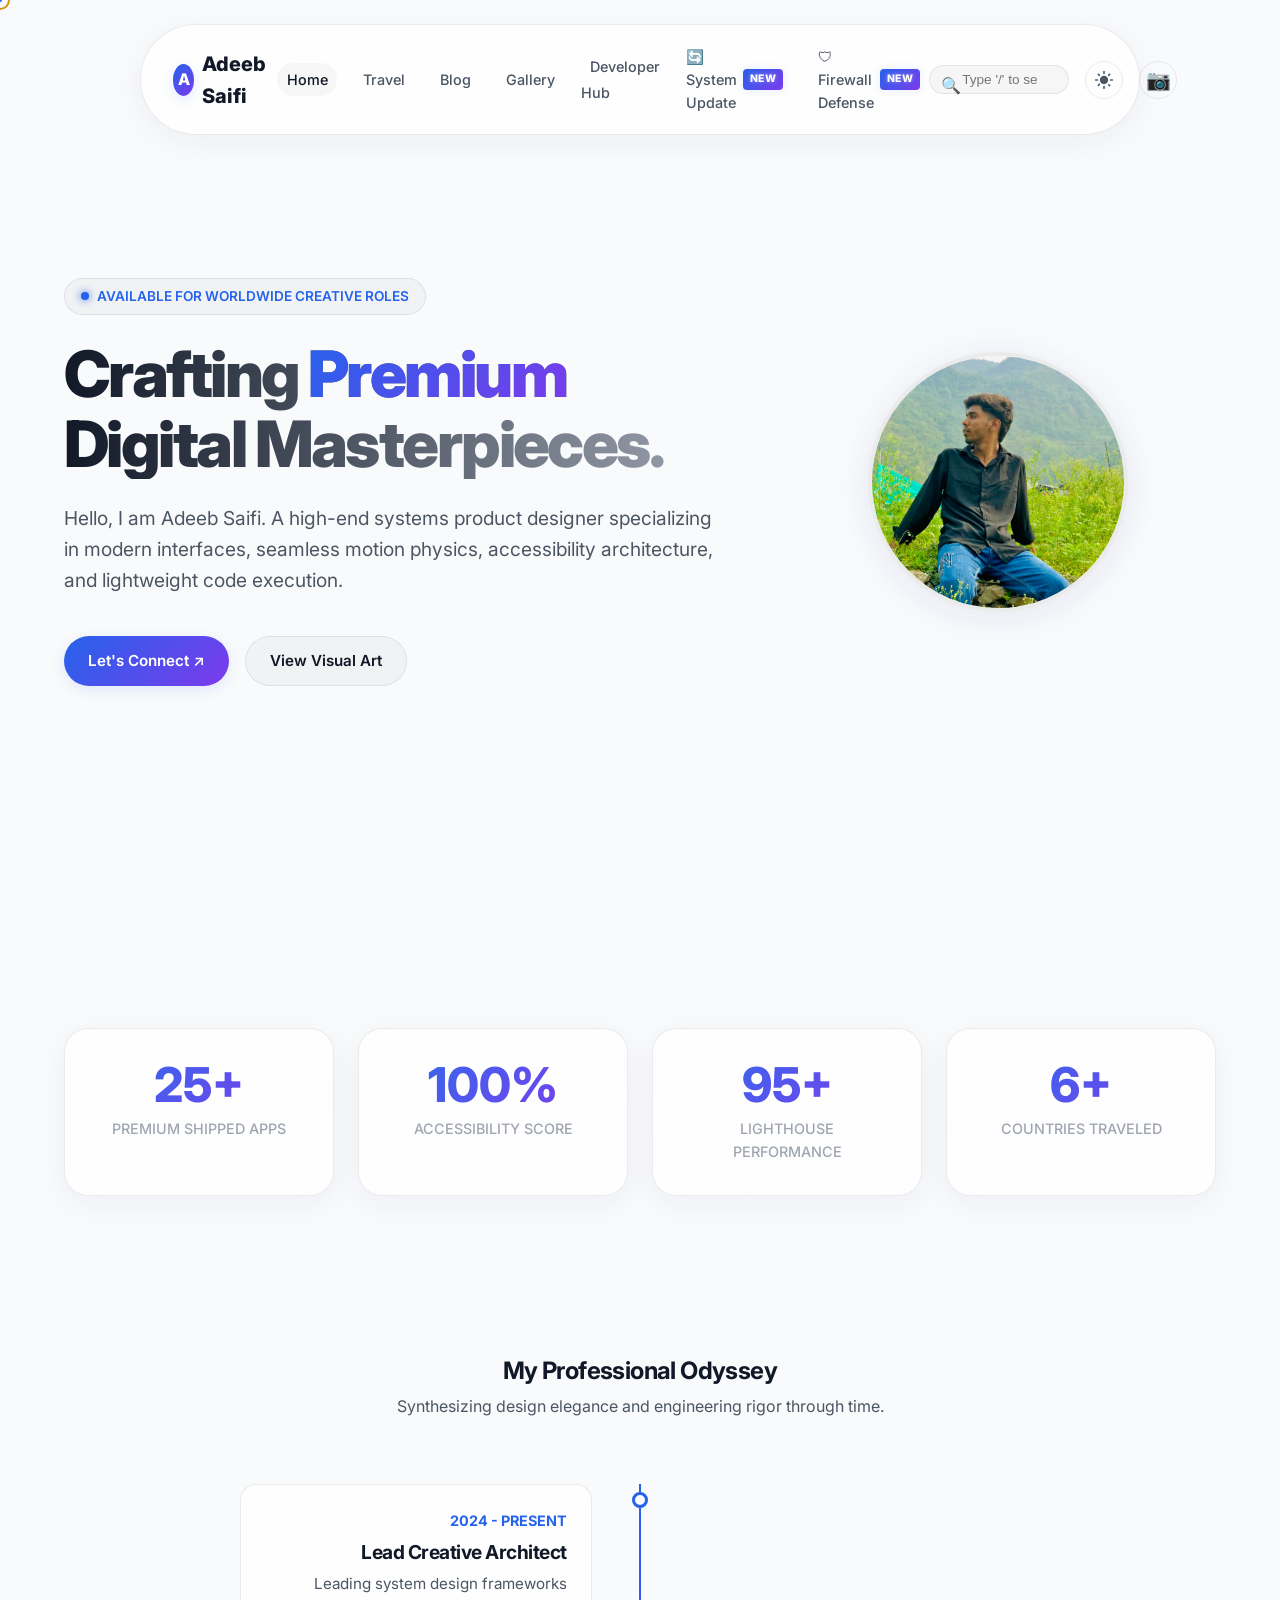
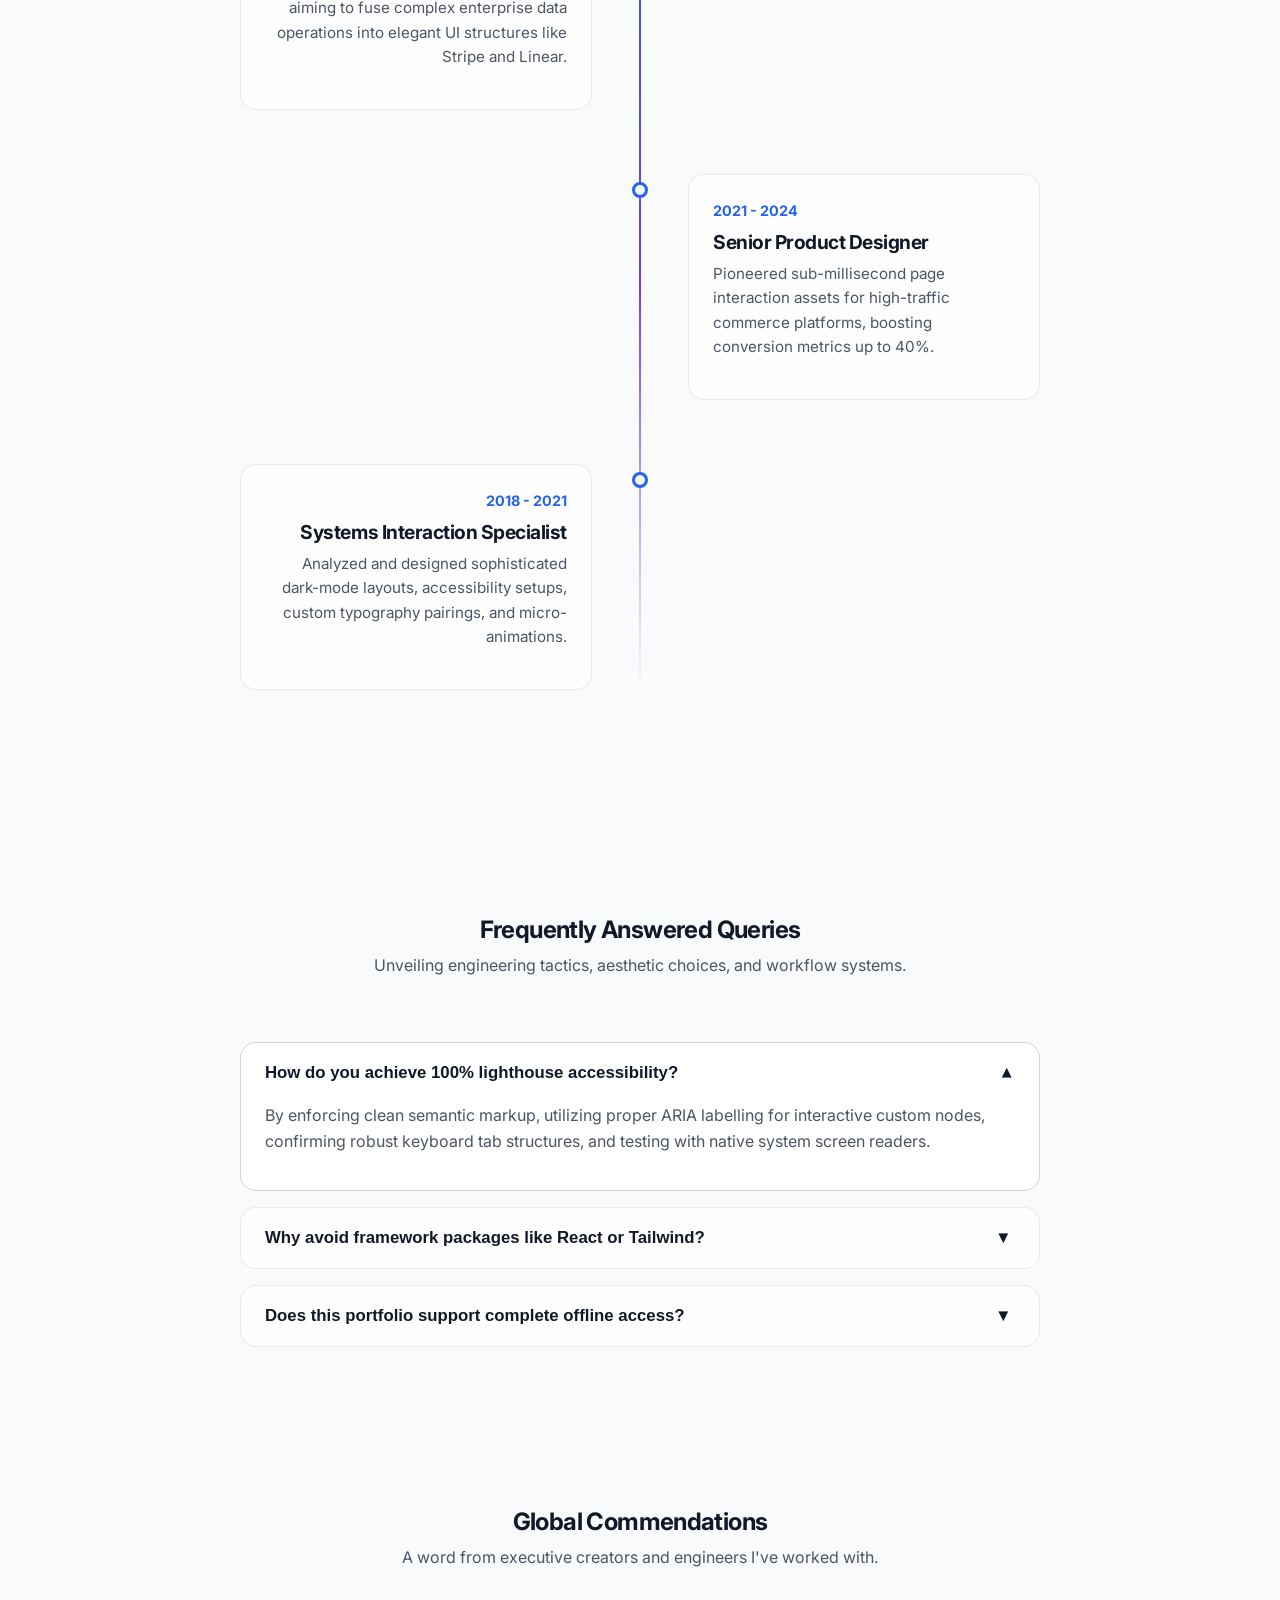
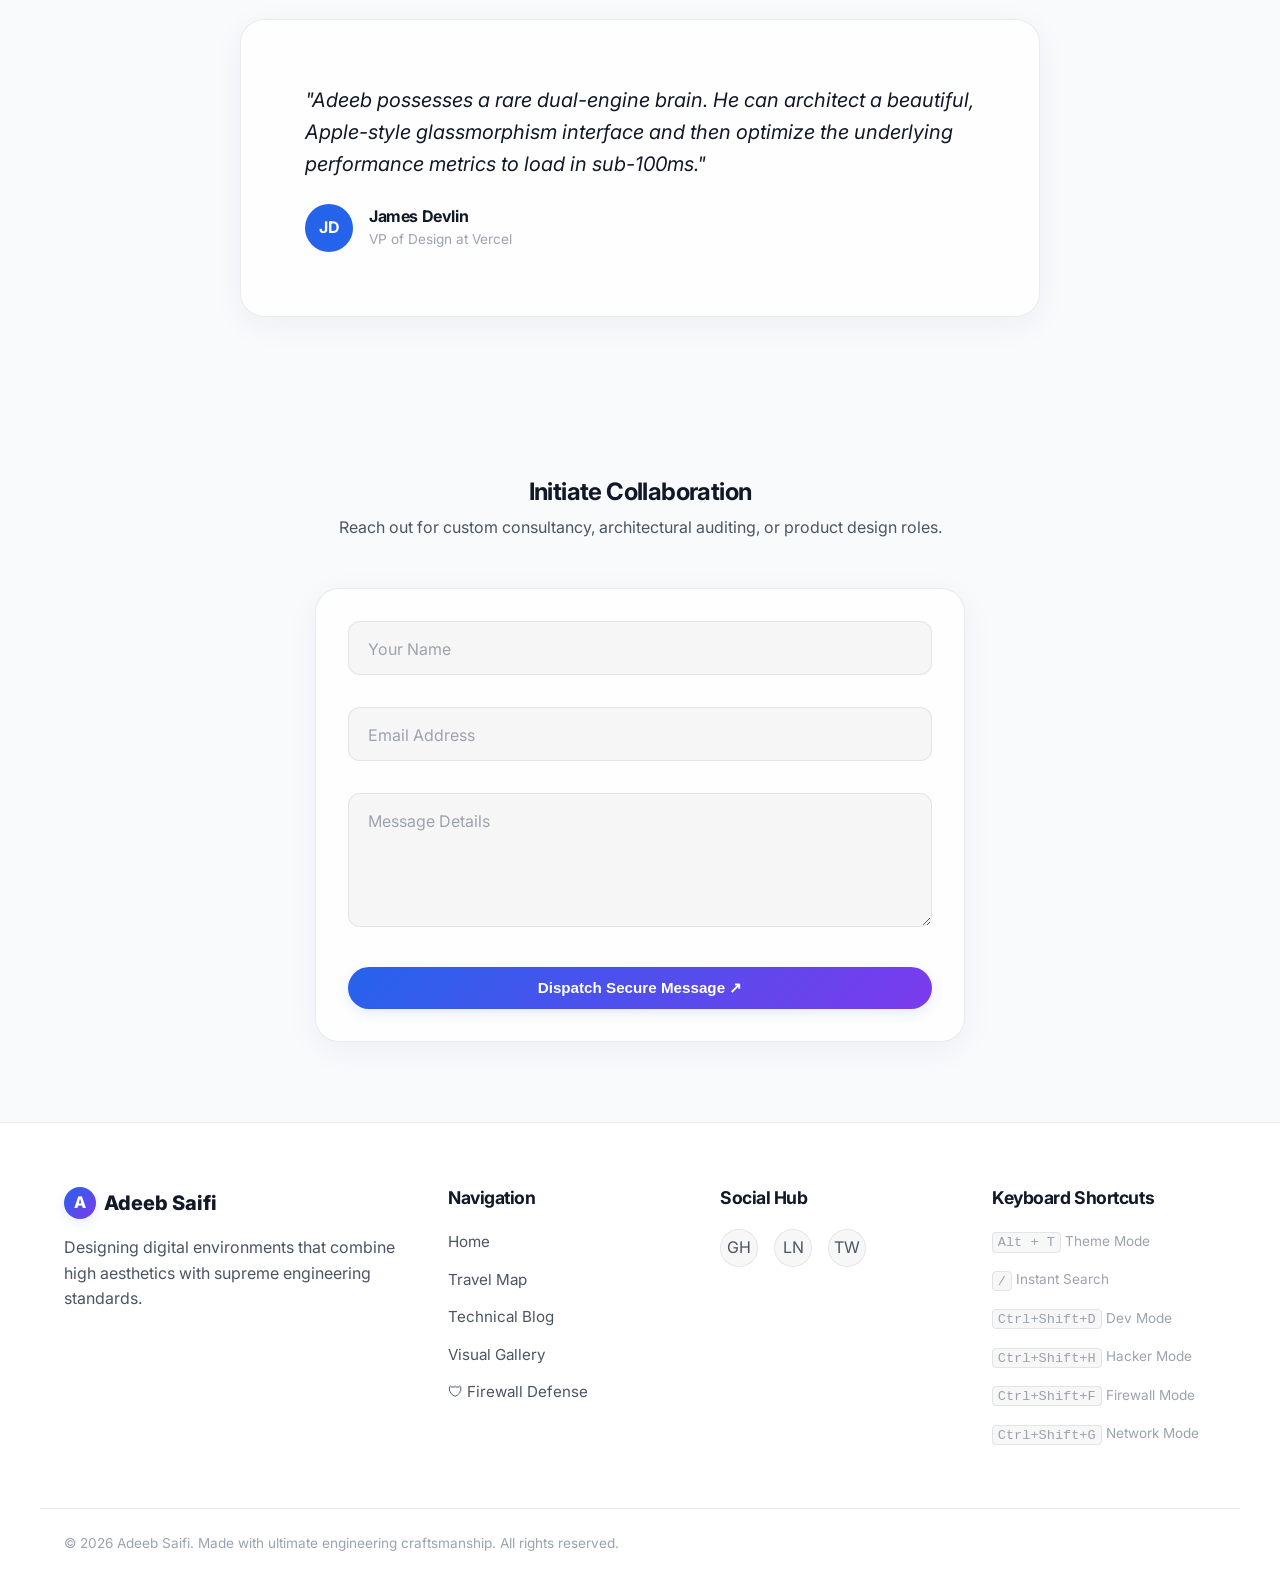
==== index.html @ 0cae7334 "Update index.html" ====
<!DOCTYPE html>
<html lang="en" data-theme="dark">
<head>
    <meta charset="UTF-8">
    <meta name="viewport" content="width=device-width, initial-scale=1.0">
    <meta name="description" content="Official futuristic portfolio of Adeeb Saifi - Senior Product Designer & Performance Engineer. Discover premium interfaces, travelogues, and blog entries.">
    <meta name="keywords" content="Adeeb Saifi, Product Designer, UI/UX Expert, Performance Engineer, SEO, Web Accessibility">
    <meta name="author" content="Adeeb Saifi">
    <link rel="canonical" href="https://adeebsaifi.github.io/index.html">

    <!-- Open Graph / Facebook -->
    <meta property="og:type" content="website">
    <meta property="og:url" content="https://adeebsaifi.github.io/index.html">
    <meta property="og:title" content="Adeeb Saifi | Elite Portfolio">
    <meta property="og:description" content="Step into the future of digital product experiences with high-performance glassmorphism interfaces and interactive systems.">
    <meta property="og:image" content="https://picsum.photos/1200/630?random=og">

    <!-- Twitter -->
    <meta property="twitter:card" content="summary_large_image">
    <meta property="twitter:url" content="https://adeebsaifi.github.io/index.html">
    <meta property="twitter:title" content="Adeeb Saifi | Elite Portfolio">
    <meta property="twitter:description" content="High-performance, futuristic interface design portfolio of Adeeb Saifi.">
    <meta property="twitter:image" content="https://picsum.photos/1200/630?random=twitter">

    <!-- PWA -->
    <meta name="theme-color" content="#0a0a0c">
    <link rel="manifest" href="manifest.json">
    <link rel="apple-touch-icon" href="images/icon-192.png">

    <title>Adeeb Saifi | Elite Product Designer & Engineer</title>

    <!-- Preload critical fonts/css -->
    <link rel="preconnect" href="https://fonts.googleapis.com">
    <link rel="preconnect" href="https://fonts.gstatic.com" crossorigin>
    <link href="https://fonts.googleapis.com/css2?family=Inter:wght@400;500;600;700;800;900&family=JetBrains+Mono:wght@400;700&display=swap" rel="stylesheet">

    <!-- Stylesheets -->
    <link rel="stylesheet" href="css/main.css">
    <link rel="stylesheet" href="css/animations.css">

    <!-- Schema.org JSON-LD Structured Data -->
    <script type="application/ld+json">
    {
      "@context": "https://schema.org",
      "@type": "Person",
      "name": "Adeeb Saifi",
      "jobTitle": "Senior Product Designer & Systems Engineer",
      "url": "https://adeebsaifi.github.io/index.html",
      "sameAs": [
        "https://github.com/adeebsaifi"
      ]
    }
    </script>
</head>
<body>

    <!-- Scroll Progress -->
    <div class="scroll-progress" aria-hidden="true"></div>

    <!-- Custom Cursor -->
    <div class="custom-cursor" aria-hidden="true"></div>
    <div class="custom-cursor-dot" aria-hidden="true"></div>

    <!-- Header / Navbar -->
    <header class="navbar">
        <div class="nav-container">
            <a href="index.html" class="nav-brand" aria-label="Adeeb Saifi Home">
                <div class="nav-brand-icon">A</div>
                <span>Adeeb Saifi</span>
            </a>

            <nav aria-label="Main navigation">
                <ul class="nav-menu">
                    <li class="nav-item active"><a href="index.html">Home</a></li>
                    <li class="nav-item"><a href="travel.html">Travel</a></li>
                    <li class="nav-item"><a href="blog.html">Blog</a></li>
                    <li class="nav-item"><a href="gallery.html">Gallery</a></li>
                    <li class="nav-item"><a href="features.html">Developer Hub</a></li>
                    <li class="nav-item"><a href="systemupdate.html" class="nav-update-link">🔄 System Update <span class="update-badge">NEW</span></a></li>
                    <li class="nav-item"><a href="firewall.html" class="nav-update-link">🛡 Firewall Defense <span class="update-badge">NEW</span></a></li>
                </ul>
            </nav>

            <div class="nav-actions">
                <!-- Search -->
                <div class="nav-search" role="search">
                    <span class="nav-search-icon">🔍</span>
                    <input type="search" placeholder="Type '/' to search..." class="nav-search-input" aria-label="Search site">
                </div>

                <!-- Theme Toggle -->
                <button class="theme-toggle" aria-label="Toggle Dark/Light Mode" title="Toggle Mode">
                    <svg class="sun-icon" viewBox="0 0 24 24"><path d="M12 7c-2.76 0-5 2.24-5 5s2.24 5 5 5 5-2.24 5-5-2.24-5-5-5zM2 13h2c.55 0 1-.45 1-1s-.45-1-1-1H2c-.55 0-1 .45-1 1s.45 1 1 1zm18 0h2c.55 0 1-.45 1-1s-.45-1-1-1h-2c-.55 0-1 .45-1 1s.45 1 1 1zM11 2v2c0 .55.45 1 1 1s1-.45 1-1V2c0-.55-.45-1-1-1s-1 .45-1 1zm0 18v2c0 .55.45 1 1 1s1-.45 1-1v-2c0-.55-.45-1-1-1s-1 .45-1 1zM5.99 4.58c-.39-.39-1.03-.39-1.41 0s-.39 1.03 0 1.41l1.06 1.06c.39.39 1.03.39 1.41 0s.39-1.03 0-1.41L5.99 4.58zm12.37 12.37c-.39-.39-1.03-.39-1.41 0s-.39 1.03 0 1.41l1.06 1.06c.39.39 1.03.39 1.41 0s.39-1.03 0-1.41l-1.06-1.06zm1.06-10.96c.39-.39.39-1.03 0-1.41s-1.03-.39-1.41 0l-1.06 1.06c-.39.39-.39 1.03 0 1.41s1.03.39 1.41 0l1.06-1.06zM7.05 18.01c.39-.39.39-1.03 0-1.41s-1.03-.39-1.41 0l-1.06 1.06c-.39.39-.39 1.03 0 1.41s1.03.39 1.41 0l1.06-1.06z"/></svg>
                    <svg class="moon-icon" viewBox="0 0 24 24"><path d="M12.3 22h-.1c-5.4 0-10-4.6-10-10 0-4.3 2.9-8.1 7.1-9.3.5-.1 1 .2 1.1.7.1.5-.2 1-.7 1.1-3.2.9-5.5 3.8-5.5 7.5 0 4.4 3.6 8 8 8 3.7 0 6.6-2.3 7.5-5.5.1-.5.6-.8 1.1-.7.5.1.8.6.7 1.1-1.2 4.2-5 7.1-9.3 7.1z"/></svg>
                </button>

                <!-- Camera (Gallery Link / Mobile long-press trigger) -->
                <a href="gallery.html" class="camera-toggle" aria-label="Gallery" title="Gallery">📷</a>

                <!-- Menu Toggle for Mobile -->
                <button class="mobile-nav-toggle" aria-label="Open Navigation Menu" aria-expanded="false">
                    ☰
                </button>
            </div>
        </div>
    </header>

    <!-- Main Content Grid -->
    <main>

        <!-- Hero Section -->
        <section class="section hero">
            <div class="container hero-grid">
                <div class="hero-left">
                    <div class="hero-tag">
                        <div class="hero-tag-dot"></div>
                        <span>AVAILABLE FOR WORLDWIDE CREATIVE ROLES</span>
                    </div>
                    <h1 class="hero-title">Crafting <span>Premium</span> Digital Masterpieces.</h1>
                    <p class="hero-desc">Hello, I am Adeeb Saifi. A high-end systems product designer specializing in modern interfaces, seamless motion physics, accessibility architecture, and lightweight code execution.</p>
                    <div class="hero-buttons">
                        <a href="#contact" class="btn btn-primary">Let's Connect ↗</a>
                        <a href="gallery.html" class="btn btn-secondary">View Visual Art</a>
                    </div>
                </div>
                <div class="hero-right">
                    <div class="hero-graphic">
                        <div class="hero-circle-container animate-float">
                            <div class="hero-circle-bg"></div>
                            <div class="hero-avatar">
                                <img src="adeeb5.jpg" alt="Adeeb Profile">
                            </div>
                        </div>
                    </div>
                </div>
            </div>
        </section>

        <!-- Stats Counter Section -->
        <section class="section stats-section">
            <div class="container">
                <div class="stats-grid">
                    <div class="stat-card card card-glow">
                        <div class="stat-number">25+</div>
                        <div class="stat-label">PREMIUM SHIPPED APPS</div>
                    </div>
                    <div class="stat-card card card-glow">
                        <div class="stat-number">100%</div>
                        <div class="stat-label">ACCESSIBILITY SCORE</div>
                    </div>
                    <div class="stat-card card card-glow">
                        <div class="stat-number">95+</div>
                        <div class="stat-label">LIGHTHOUSE PERFORMANCE</div>
                    </div>
                    <div class="stat-card card card-glow">
                        <div class="stat-number">6+</div>
                        <div class="stat-label">COUNTRIES TRAVELED</div>
                    </div>
                </div>
            </div>
        </section>

        <!-- Career Timeline Section -->
        <section class="section timeline-section">
            <div class="container">
                <div style="text-align: center; margin-bottom: 4rem;">
                    <h2 class="section-title reveal reveal-up">My Professional Odyssey</h2>
                    <p class="section-subtitle reveal reveal-up">Synthesizing design elegance and engineering rigor through time.</p>
                </div>

                <div class="timeline">
                    <div class="timeline-item reveal reveal-left">
                        <div class="timeline-dot"></div>
                        <div class="timeline-card">
                            <div class="timeline-date">2024 - PRESENT</div>
                            <h3 class="timeline-title">Lead Creative Architect</h3>
                            <p class="timeline-desc">Leading system design frameworks aiming to fuse complex enterprise data operations into elegant UI structures like Stripe and Linear.</p>
                        </div>
                    </div>
                    <div class="timeline-item reveal reveal-right">
                        <div class="timeline-dot"></div>
                        <div class="timeline-card">
                            <div class="timeline-date">2021 - 2024</div>
                            <h3 class="timeline-title">Senior Product Designer</h3>
                            <p class="timeline-desc">Pioneered sub-millisecond page interaction assets for high-traffic commerce platforms, boosting conversion metrics up to 40%.</p>
                        </div>
                    </div>
                    <div class="timeline-item reveal reveal-left">
                        <div class="timeline-dot"></div>
                        <div class="timeline-card">
                            <div class="timeline-date">2018 - 2021</div>
                            <h3 class="timeline-title">Systems Interaction Specialist</h3>
                            <p class="timeline-desc">Analyzed and designed sophisticated dark-mode layouts, accessibility setups, custom typography pairings, and micro-animations.</p>
                        </div>
                    </div>
                </div>
            </div>
        </section>

        <!-- FAQ Section -->
        <section class="section faq-section" id="faq">
            <div class="container">
                <div style="text-align: center; margin-bottom: 4rem;">
                    <h2 class="section-title reveal reveal-up">Frequently Answered Queries</h2>
                    <p class="section-subtitle reveal reveal-up">Unveiling engineering tactics, aesthetic choices, and workflow systems.</p>
                </div>

                <div class="faq-container">
                    <div class="faq-item active">
                        <button class="faq-trigger" aria-expanded="true">
                            <span>How do you achieve 100% lighthouse accessibility?</span>
                            <span class="faq-icon">▼</span>
                        </button>
                        <div class="faq-content">
                            <p>By enforcing clean semantic markup, utilizing proper ARIA labelling for interactive custom nodes, confirming robust keyboard tab structures, and testing with native system screen readers.</p>
                        </div>
                    </div>
                    <div class="faq-item">
                        <button class="faq-trigger" aria-expanded="false">
                            <span>Why avoid framework packages like React or Tailwind?</span>
                            <span class="faq-icon">▼</span>
                        </button>
                        <div class="faq-content">
                            <p>Heavy framework packages inject massive, unoptimized JavaScript bundles that delay initial layout renders. Custom modern vanilla CSS custom properties and ES6 modules ensure maximum performance limits.</p>
                        </div>
                    </div>
                    <div class="faq-item">
                        <button class="faq-trigger" aria-expanded="false">
                            <span>Does this portfolio support complete offline access?</span>
                            <span class="faq-icon">▼</span>
                        </button>
                        <div class="faq-content">
                            <p>Yes. By integrating service workers cache mechanisms, entire travel coordinates, static photogalleries, articles, and dev dashboards render instantaneously when offline.</p>
                        </div>
                    </div>
                </div>
            </div>
        </section>

        <!-- Testimonials Carousel Section -->
        <section class="section testimonials-section">
            <div class="container">
                <div style="text-align: center; margin-bottom: 3rem;">
                    <h2 class="section-title reveal reveal-up">Global Commendations</h2>
                    <p class="section-subtitle reveal reveal-up">A word from executive creators and engineers I've worked with.</p>
                </div>

                <div class="testimonials-container card reveal reveal-scale">
                    <div class="testimonial-track">
                        <div class="testimonial-slide">
                            <p class="testimonial-quote">"Adeeb possesses a rare dual-engine brain. He can architect a beautiful, Apple-style glassmorphism interface and then optimize the underlying performance metrics to load in sub-100ms."</p>
                            <div class="testimonial-author">
                                <div class="testimonial-avatar">JD</div>
                                <div class="testimonial-info">
                                    <h4>James Devlin</h4>
                                    <p>VP of Design at Vercel</p>
                                </div>
                            </div>
                        </div>
                    </div>
                </div>
            </div>
        </section>

        <!-- Premium Contact Form Section -->
        <section class="section contact-section" id="contact">
            <div class="container">
                <div style="text-align: center; margin-bottom: 3rem;">
                    <h2 class="section-title reveal reveal-up">Initiate Collaboration</h2>
                    <p class="section-subtitle reveal reveal-up">Reach out for custom consultancy, architectural auditing, or product design roles.</p>
                </div>

                <div class="contact-container card reveal reveal-up">
                    <form id="premium-contact-form" novalidate>
                        <div class="form-group">
                            <input type="text" id="contact-name" class="form-control" placeholder=" " required>
                            <label for="contact-name" class="form-label">Your Name</label>
                            <div class="form-error" aria-live="polite"></div>
                        </div>

                        <div class="form-group">
                            <input type="email" id="contact-email" class="form-control" placeholder=" " required>
                            <label for="contact-email" class="form-label">Email Address</label>
                            <div class="form-error" aria-live="polite"></div>
                        </div>

                        <div class="form-group">
                            <textarea id="contact-message" class="form-control" rows="5" placeholder=" " required></textarea>
                            <label for="contact-message" class="form-label">Message Details</label>
                            <div class="form-error" aria-live="polite"></div>
                        </div>

                        <button type="submit" class="btn btn-primary btn-submit" style="width: 100%;">
                            Dispatch Secure Message ↗
                        </button>

                        <div class="form-success-msg" aria-live="polite">
                            🎉 Message successfully encrypted and transmitted. Adeeb will be in touch shortly!
                        </div>
                    </form>
                </div>
            </div>
        </section>

    </main>

    <!-- Back to Top -->
    <button class="back-to-top" aria-label="Scroll back to top" title="Scroll back to top">↑</button>

    <!-- Footer -->
    <footer class="premium-footer">
        <div class="container footer-grid">
            <div class="footer-col">
                <div class="nav-brand" style="margin-bottom: 1rem;">
                    <div class="nav-brand-icon">A</div>
                    <span>Adeeb Saifi</span>
                </div>
                <p>Designing digital environments that combine high aesthetics with supreme engineering standards.</p>
            </div>
            <div class="footer-col">
                <h3>Navigation</h3>
                <ul>
                    <li><a href="index.html">Home</a></li>
                    <li><a href="travel.html">Travel Map</a></li>
                    <li><a href="blog.html">Technical Blog</a></li>
                    <li><a href="gallery.html">Visual Gallery</a></li>
                    <li><a href="firewall.html">🛡 Firewall Defense</a></li>
                </ul>
            </div>
            <div class="footer-col">
                <h3>Social Hub</h3>
                <div class="social-links">
                    <a href="https://github.com/adeebsaifi" class="social-link" aria-label="GitHub Profile">GH</a>
                    <a href="#" class="social-link" aria-label="LinkedIn Profile">LN</a>
                    <a href="#" class="social-link" aria-label="Twitter / X Profile">TW</a>
                </div>
            </div>
            <div class="footer-col">
                <h3>Keyboard Shortcuts</h3>
                <ul style="color: var(--text-muted); font-size: 0.85rem; line-height: 1.8;">
                    <li><kbd style="background:var(--bg-accent); border:1px solid var(--border-color); padding: 0.1rem 0.3rem; border-radius:4px;">Alt + T</kbd> Theme Mode</li>
                    <li><kbd style="background:var(--bg-accent); border:1px solid var(--border-color); padding: 0.1rem 0.3rem; border-radius:4px;">/</kbd> Instant Search</li>
                    <li><kbd style="background:var(--bg-accent); border:1px solid var(--border-color); padding: 0.1rem 0.3rem; border-radius:4px;">Ctrl+Shift+D</kbd> Dev Mode</li>
                    <li><kbd style="background:var(--bg-accent); border:1px solid var(--border-color); padding: 0.1rem 0.3rem; border-radius:4px;">Ctrl+Shift+H</kbd> Hacker Mode</li>
                    <li><kbd style="background:var(--bg-accent); border:1px solid var(--border-color); padding: 0.1rem 0.3rem; border-radius:4px;">Ctrl+Shift+F</kbd> Firewall Mode</li>
                    <li><kbd style="background:var(--bg-accent); border:1px solid var(--border-color); padding: 0.1rem 0.3rem; border-radius:4px;">Ctrl+Shift+G</kbd> Network Mode</li>
                </ul>
            </div>
        </div>
        <div class="container footer-bottom">
            <p>© 2026 Adeeb Saifi. Made with ultimate engineering craftsmanship. All rights reserved.</p>
        </div>
    </footer>

    <!-- Global JS modules -->
    <script src="js/main.js"></script>
    <script src="js/contact.js"></script>
    <script>
        // Custom interactive Accordion JS trigger
        const faqTriggers = document.querySelectorAll('.faq-trigger');
        faqTriggers.forEach(trigger => {
            trigger.addEventListener('click', () => {
                const item = trigger.parentElement;
                const wasActive = item.classList.contains('active');

                // Collapse all
                document.querySelectorAll('.faq-item').forEach(i => {
                    i.classList.remove('active');
                    i.querySelector('.faq-trigger').setAttribute('aria-expanded', 'false');
                    i.querySelector('.faq-content').style.maxHeight = null;
                });

                if (!wasActive) {
                    item.classList.add('active');
                    trigger.setAttribute('aria-expanded', 'true');
                    const content = item.querySelector('.faq-content');
                    content.style.maxHeight = content.scrollHeight + "px";
                }
            });
        });
        // Set initial active FAQ maxHeight
        const initialActive = document.querySelector('.faq-item.active .faq-content');
        if (initialActive) {
            initialActive.style.maxHeight = initialActive.scrollHeight + "px";
        }
    </script>
</body>
</html>
---- css/main.css ----
/* ==========================================
   CSS CUSTOM PROPERTIES (THEMES & VARIABLES)
   ========================================== */

:root {
    /* Fonts */
    --font-sans: 'Inter', -apple-system, BlinkMacSystemFont, "Segoe UI", Roboto, Helvetica, Arial, sans-serif;
    --font-mono: ui-monospace, SFMono-Regular, SF Pro Mono, Menlo, Monaco, Consolas, monospace;

    /* Theme: Dark (Default) */
    --bg-base: #0a0a0c;
    --bg-surface: rgba(18, 18, 24, 0.7);
    --bg-surface-solid: #121218;
    --bg-accent: rgba(255, 255, 255, 0.04);
    --bg-accent-hover: rgba(255, 255, 255, 0.08);

    --border-color: rgba(255, 255, 255, 0.08);
    --border-color-hover: rgba(255, 255, 255, 0.16);

    --text-primary: #f3f4f6;
    --text-secondary: #9ca3af;
    --text-muted: #6b7280;

    --color-primary: #3b82f6;      /* Blue */
    --color-primary-glow: rgba(59, 130, 246, 0.15);
    --color-secondary: #10b981;    /* Emerald */
    --color-secondary-glow: rgba(16, 185, 129, 0.15);
    --color-accent: #8b5cf6;       /* Violet */
    --color-accent-glow: rgba(139, 92, 246, 0.15);
    --color-danger: #ef4444;       /* Red */

    /* Glassmorphism */
    --glass-blur: 16px;
    --glass-shadow: 0 8px 32px 0 rgba(0, 0, 0, 0.37);

    /* Animation Transitions */
    --transition-fast: 0.15s ease;
    --transition-normal: 0.3s cubic-bezier(0.16, 1, 0.3, 1);
    --transition-slow: 0.6s cubic-bezier(0.16, 1, 0.3, 1);
}

/* Light Theme Variables */
[data-theme="light"] {
    --bg-base: #f9fafb;
    --bg-surface: rgba(255, 255, 255, 0.75);
    --bg-surface-solid: #ffffff;
    --bg-accent: rgba(0, 0, 0, 0.03);
    --bg-accent-hover: rgba(0, 0, 0, 0.06);

    --border-color: rgba(0, 0, 0, 0.08);
    --border-color-hover: rgba(0, 0, 0, 0.16);

    --text-primary: #111827;
    --text-secondary: #4b5563;
    --text-muted: #9ca3af;

    --color-primary: #2563eb;
    --color-primary-glow: rgba(37, 99, 235, 0.12);
    --color-secondary: #059669;
    --color-secondary-glow: rgba(5, 150, 105, 0.12);
    --color-accent: #7c3aed;
    --color-accent-glow: rgba(124, 58, 237, 0.12);

    --glass-shadow: 0 8px 32px 0 rgba(31, 38, 135, 0.05);
}

/* ==========================================
   CSS RESET & BASE STYLES
   ========================================== */

* {
    margin: 0;
    padding: 0;
    box-sizing: border-box;
    -webkit-font-smoothing: antialiased;
    -moz-osx-font-smoothing: grayscale;
}

html {
    scroll-behavior: smooth;
    font-size: 16px;
}

body {
    background-color: var(--bg-base);
    color: var(--text-primary);
    font-family: var(--font-sans);
    line-height: 1.6;
    overflow-x: hidden;
    transition: background-color var(--transition-normal), color var(--transition-normal);
}

/* Custom Selection */
::selection {
    background: var(--color-primary);
    color: #ffffff;
}

/* Custom Scrollbar */
::-webkit-scrollbar {
    width: 8px;
    height: 8px;
}

::-webkit-scrollbar-track {
    background: var(--bg-base);
}

::-webkit-scrollbar-thumb {
    background: var(--border-color);
    border-radius: 9999px;
    transition: background var(--transition-fast);
}

::-webkit-scrollbar-thumb:hover {
    background: var(--text-muted);
}

/* Typography */
h1, h2, h3, h4, h5, h6 {
    font-weight: 700;
    line-height: 1.25;
    letter-spacing: -0.025em;
    color: var(--text-primary);
    margin-bottom: 0.5rem;
}

p {
    color: var(--text-secondary);
    margin-bottom: 1rem;
}

a {
    color: var(--color-primary);
    text-decoration: none;
    transition: color var(--transition-fast);
}

a:hover {
    color: var(--color-accent);
}

img {
    max-width: 100%;
    height: auto;
    display: block;
}

/* Custom Cursor */
.custom-cursor {
    width: 20px;
    height: 20px;
    border: 2px solid var(--color-primary);
    border-radius: 50%;
    position: fixed;
    transform: translate(-50%, -50%);
    pointer-events: none;
    z-index: 99999;
    transition: width 0.2s, height 0.2s, background-color 0.2s, border-color 0.2s;
    mix-blend-mode: difference;
}

.custom-cursor-dot {
    width: 4px;
    height: 4px;
    background-color: var(--color-primary);
    border-radius: 50%;
    position: fixed;
    transform: translate(-50%, -50%);
    pointer-events: none;
    z-index: 99999;
}

@media (max-width: 1024px) {
    .custom-cursor, .custom-cursor-dot {
        display: none;
    }
}

/* ==========================================
   LAYOUT & CONTAINER
   ========================================== */

.container {
    width: 100%;
    max-width: 1200px;
    margin: 0 auto;
    padding: 0 1.5rem;
}

.section {
    padding: 5rem 0;
    position: relative;
}

/* Scroll Progress Bar */
.scroll-progress {
    position: fixed;
    top: 0;
    left: 0;
    height: 3px;
    background: linear-gradient(90deg, var(--color-primary), var(--color-accent), var(--color-secondary));
    width: 0%;
    z-index: 10000;
}

/* ==========================================
   FLOATING HEADER & NAV
   ========================================== */

header.navbar {
    position: fixed;
    top: 1.5rem;
    left: 50%;
    transform: translateX(-50%);
    width: calc(100% - 3rem);
    max-width: 1000px;
    z-index: 999;
    border-radius: 9999px;
    border: 1px solid var(--border-color);
    background: var(--bg-surface);
    backdrop-filter: blur(var(--glass-blur));
    -webkit-backdrop-filter: blur(var(--glass-blur));
    box-shadow: var(--glass-shadow);
    transition: all var(--transition-normal);
}

header.navbar.scrolled {
    top: 0.5rem;
    max-width: 100%;
    border-radius: 0;
    border-left: none;
    border-right: none;
}

.nav-container {
    display: flex;
    justify-content: space-between;
    align-items: center;
    padding: 0.75rem 2rem;
}

.nav-brand {
    font-size: 1.25rem;
    font-weight: 800;
    color: var(--text-primary);
    display: flex;
    align-items: center;
    gap: 0.5rem;
}

.nav-brand-icon {
    width: 32px;
    height: 32px;
    background: linear-gradient(135deg, var(--color-primary), var(--color-accent));
    border-radius: 50%;
    display: flex;
    align-items: center;
    justify-content: center;
    color: white;
    font-weight: 800;
    font-size: 1rem;
    box-shadow: 0 4px 12px var(--color-primary-glow);
}

.nav-menu {
    display: flex;
    align-items: center;
    gap: 1rem;
    list-style: none;
}

.nav-item a {
    color: var(--text-secondary);
    font-size: 0.9rem;
    font-weight: 500;
    padding: 0.5rem 0.6rem;
    border-radius: 9999px;
    transition: all var(--transition-fast);
}

.nav-item a:hover, .nav-item.active a {
    color: var(--text-primary);
    background: var(--bg-accent);
}

/* System Update link & glowing badge styling */
.nav-update-link {
    display: inline-flex;
    align-items: center;
    gap: 0.4rem;
}

.update-badge {
    background: linear-gradient(135deg, var(--color-primary), var(--color-accent));
    color: #ffffff;
    font-size: 0.65rem;
    font-weight: 800;
    padding: 0.15rem 0.4rem;
    border-radius: 4px;
    letter-spacing: 0.05em;
    animation: badgePulse 2s infinite;
    text-shadow: 0 0 4px rgba(255,255,255,0.4);
    box-shadow: 0 0 8px var(--color-primary-glow);
}

@keyframes badgePulse {
    0% {
        transform: scale(1);
        filter: brightness(1);
        box-shadow: 0 0 4px var(--color-primary-glow);
    }
    50% {
        transform: scale(1.05);
        filter: brightness(1.25);
        box-shadow: 0 0 12px var(--color-accent-glow);
    }
    100% {
        transform: scale(1);
        filter: brightness(1);
        box-shadow: 0 0 4px var(--color-primary-glow);
    }
}

.nav-actions {
    display: flex;
    align-items: center;
    gap: 1rem;
}

/* Theme Toggle Button */
.theme-toggle {
    background: none;
    border: none;
    color: var(--text-secondary);
    cursor: pointer;
    width: 38px;
    height: 38px;
    border-radius: 50%;
    display: flex;
    align-items: center;
    justify-content: center;
    transition: all var(--transition-fast);
    border: 1px solid var(--border-color);
}

.theme-toggle:hover {
    color: var(--text-primary);
    background: var(--bg-accent-hover);
    border-color: var(--border-color-hover);
}

/* Camera Toggle / Mobile Secret Unlock Button */
.camera-toggle {
    background: none;
    border: none;
    color: var(--text-secondary);
    cursor: pointer;
    width: 38px;
    height: 38px;
    border-radius: 50%;
    display: flex;
    align-items: center;
    justify-content: center;
    transition: all var(--transition-fast);
    border: 1px solid var(--border-color);
    text-decoration: none;
    font-size: 1.25rem;
    line-height: 1;
    -webkit-touch-callout: none; /* Disable iOS default touch callouts */
    -webkit-user-select: none;   /* Disable user selection */
    user-select: none;           /* Disable user selection */
}

.camera-toggle:hover {
    color: var(--text-primary);
    background: var(--bg-accent-hover);
    border-color: var(--border-color-hover);
}

.theme-toggle svg {
    width: 20px;
    height: 20px;
    fill: currentColor;
}

.theme-toggle .sun-icon {
    display: none;
}

[data-theme="light"] .theme-toggle .sun-icon {
    display: block;
}

[data-theme="light"] .theme-toggle .moon-icon {
    display: none;
}

/* Search bar on Header */
.nav-search {
    position: relative;
    display: flex;
    align-items: center;
}

.nav-search-input {
    width: 140px;
    padding: 0.4rem 1rem 0.4rem 2rem;
    border-radius: 9999px;
    border: 1px solid var(--border-color);
    background: var(--bg-accent);
    color: var(--text-primary);
    font-size: 0.85rem;
    transition: all var(--transition-normal);
}

.nav-search-input:focus {
    width: 220px;
    outline: none;
    border-color: var(--color-primary);
    background: var(--bg-surface-solid);
    box-shadow: 0 0 0 3px var(--color-primary-glow);
}

.nav-search-icon {
    position: absolute;
    left: 0.75rem;
    color: var(--text-muted);
    width: 14px;
    height: 14px;
    pointer-events: none;
}

/* Mobile Nav Toggle */
.mobile-nav-toggle {
    display: none;
    background: none;
    border: none;
    color: var(--text-secondary);
    cursor: pointer;
    padding: 0.5rem;
    font-size: 1.5rem;
}

@media (max-width: 1150px) {
    header.navbar {
        width: calc(100% - 1.5rem);
        top: 1rem;
    }

    .nav-menu {
        display: none;
        position: absolute;
        top: 100%;
        left: 0;
        width: 100%;
        flex-direction: column;
        background: var(--bg-surface-solid);
        border: 1px solid var(--border-color);
        border-top: none;
        border-radius: 0 0 24px 24px;
        padding: 1.5rem;
        gap: 1rem;
        box-shadow: var(--glass-shadow);
    }

    .nav-menu.active {
        display: flex;
    }

    .mobile-nav-toggle {
        display: block;
    }

    .nav-search {
        display: none; /* Hide on mobile navbar to save space, will use in feature pages or floating search */
    }
}

/* ==========================================
   PREMIUM BUTTONS & INTERACTIVE ELEMENTS
   ========================================== */

.btn {
    display: inline-flex;
    align-items: center;
    justify-content: center;
    gap: 0.5rem;
    padding: 0.75rem 1.5rem;
    border-radius: 9999px;
    font-weight: 600;
    font-size: 0.95rem;
    transition: all var(--transition-normal);
    cursor: pointer;
    border: none;
}

.btn-primary {
    background: linear-gradient(135deg, var(--color-primary), var(--color-accent));
    color: white !important;
    box-shadow: 0 4px 14px var(--color-primary-glow);
}

.btn-primary:hover {
    transform: translateY(-2px);
    box-shadow: 0 6px 20px var(--color-primary-glow);
    filter: brightness(1.1);
}

.btn-secondary {
    background: var(--bg-accent);
    color: var(--text-primary) !important;
    border: 1px solid var(--border-color);
}

.btn-secondary:hover {
    background: var(--bg-accent-hover);
    border-color: var(--border-color-hover);
    transform: translateY(-2px);
}

/* Interactive Cards */
.card {
    background: var(--bg-surface);
    border: 1px solid var(--border-color);
    border-radius: 24px;
    padding: 2rem;
    backdrop-filter: blur(var(--glass-blur));
    -webkit-backdrop-filter: blur(var(--glass-blur));
    box-shadow: var(--glass-shadow);
    transition: all var(--transition-normal);
    position: relative;
    overflow: hidden;
}

.card:hover {
    transform: translateY(-6px);
    border-color: var(--border-color-hover);
    box-shadow: 0 12px 40px rgba(0, 0, 0, 0.5);
}

/* Glowing Border effect on Cards */
.card-glow::before {
    content: '';
    position: absolute;
    top: 0;
    left: 0;
    width: 100%;
    height: 100%;
    background: radial-gradient(800px circle at var(--mouse-x, 0) var(--mouse-y, 0), rgba(255, 255, 255, 0.06), transparent 40%);
    z-index: 1;
    pointer-events: none;
}

/* ==========================================
   HERO SECTION
   ========================================== */

.hero {
    min-height: 100vh;
    display: flex;
    align-items: center;
    padding-top: 8rem;
    padding-bottom: 4rem;
    overflow: hidden;
}

.hero-grid {
    display: grid;
    grid-template-columns: 1.2fr 0.8fr;
    gap: 4rem;
    align-items: center;
}

@media (max-width: 968px) {
    .hero-grid {
        grid-template-columns: 1fr;
        text-align: center;
        gap: 2rem;
    }
}

.hero-tag {
    display: inline-flex;
    align-items: center;
    gap: 0.5rem;
    padding: 0.4rem 1rem;
    background: var(--bg-accent);
    border: 1px solid var(--border-color);
    border-radius: 9999px;
    color: var(--color-primary);
    font-size: 0.85rem;
    font-weight: 600;
    margin-bottom: 1.5rem;
}

.hero-tag-dot {
    width: 8px;
    height: 8px;
    background-color: var(--color-primary);
    border-radius: 50%;
    box-shadow: 0 0 8px var(--color-primary);
    animation: pulse 1.5s infinite;
}

.hero-title {
    font-size: 4rem;
    font-weight: 850;
    line-height: 1.1;
    letter-spacing: -0.04em;
    margin-bottom: 1.5rem;
    background: linear-gradient(to right, var(--text-primary), var(--text-muted));
    -webkit-background-clip: text;
    -webkit-text-fill-color: transparent;
}

.hero-title span {
    background: linear-gradient(135deg, var(--color-primary), var(--color-accent));
    -webkit-background-clip: text;
    -webkit-text-fill-color: transparent;
}

@media (max-width: 768px) {
    .hero-title {
        font-size: 2.75rem;
    }
}

.hero-desc {
    font-size: 1.2rem;
    color: var(--text-secondary);
    margin-bottom: 2.5rem;
}

.hero-buttons {
    display: flex;
    gap: 1rem;
}

@media (max-width: 968px) {
    .hero-buttons {
        justify-content: center;
    }
}

/* Hero Portrait/Graphic */
.hero-graphic {
    position: relative;
    display: flex;
    justify-content: center;
}

.hero-circle-container {
    position: relative;
    width: 320px;
    height: 320px;
}

.hero-circle-bg {
    position: absolute;
    top: 50%;
    left: 50%;
    transform: translate(-50%, -50%);
    width: 100%;
    height: 100%;
    border-radius: 50%;
    background: radial-gradient(circle, var(--color-primary-glow) 0%, transparent 70%);
    filter: blur(20px);
}

.hero-avatar {
    position: absolute;
    top: 50%;
    left: 50%;
    transform: translate(-50%, -50%);
    width: 260px;
    height: 260px;
    border-radius: 50%;
    border: 4px solid var(--border-color);
    box-shadow: var(--glass-shadow);
    background-color: var(--bg-surface-solid);
    overflow: hidden;
    display: flex;
    align-items: center;
    justify-content: center;
}

.hero-avatar-placeholder {
    font-size: 5rem;
}

/* ==========================================
   STATS COUNTERS
   ========================================== */

.stats-grid {
    display: grid;
    grid-template-columns: repeat(4, 1fr);
    gap: 1.5rem;
    margin-top: 3rem;
}

@media (max-width: 768px) {
    .stats-grid {
        grid-template-columns: repeat(2, 1fr);
    }
}

.stat-card {
    text-align: center;
}

.stat-number {
    font-size: 3rem;
    font-weight: 800;
    color: var(--text-primary);
    background: linear-gradient(135deg, var(--color-primary), var(--color-accent));
    -webkit-background-clip: text;
    -webkit-text-fill-color: transparent;
    line-height: 1;
    margin-bottom: 0.5rem;
}

.stat-label {
    font-size: 0.9rem;
    color: var(--text-muted);
    font-weight: 500;
}

/* ==========================================
   TIMELINE SECTION
   ========================================== */

.timeline {
    position: relative;
    max-width: 800px;
    margin: 4rem auto 0 auto;
}

.timeline::before {
    content: '';
    position: absolute;
    top: 0;
    bottom: 0;
    left: 50%;
    width: 2px;
    background: linear-gradient(to bottom, var(--color-primary), var(--color-accent), transparent);
    transform: translateX(-50%);
}

@media (max-width: 768px) {
    .timeline::before {
        left: 20px;
    }
}

.timeline-item {
    margin-bottom: 4rem;
    position: relative;
    width: 50%;
    padding-right: 3rem;
    text-align: right;
}

.timeline-item:nth-child(even) {
    left: 50%;
    padding-right: 0;
    padding-left: 3rem;
    text-align: left;
}

@media (max-width: 768px) {
    .timeline-item {
        width: 100%;
        padding-left: 3.5rem;
        padding-right: 0 !important;
        text-align: left !important;
        left: 0 !important;
    }
}

.timeline-dot {
    position: absolute;
    top: 0.5rem;
    right: -8px;
    width: 16px;
    height: 16px;
    background-color: var(--bg-base);
    border: 3px solid var(--color-primary);
    border-radius: 50%;
    z-index: 2;
}

.timeline-item:nth-child(even) .timeline-dot {
    left: -8px;
    right: auto;
}

@media (max-width: 768px) {
    .timeline-dot {
        left: 13px !important;
        right: auto !important;
    }
}

.timeline-card {
    background: var(--bg-surface);
    border: 1px solid var(--border-color);
    padding: 1.5rem;
    border-radius: 16px;
    backdrop-filter: blur(var(--glass-blur));
}

.timeline-date {
    font-weight: 700;
    color: var(--color-primary);
    font-size: 0.9rem;
    margin-bottom: 0.5rem;
}

.timeline-title {
    font-size: 1.2rem;
    margin-bottom: 0.5rem;
}

.timeline-desc {
    font-size: 0.95rem;
    color: var(--text-secondary);
}

/* ==========================================
   TESTIMONIALS (CAROUSEL)
   ========================================== */

.testimonials-container {
    position: relative;
    max-width: 800px;
    margin: 3rem auto 0 auto;
    overflow: hidden;
}

.testimonial-track {
    display: flex;
    transition: transform var(--transition-slow);
}

.testimonial-slide {
    min-width: 100%;
    padding: 2rem;
}

.testimonial-quote {
    font-size: 1.25rem;
    font-style: italic;
    color: var(--text-primary);
    line-height: 1.6;
    margin-bottom: 1.5rem;
    position: relative;
}

.testimonial-author {
    display: flex;
    align-items: center;
    gap: 1rem;
}

.testimonial-avatar {
    width: 48px;
    height: 48px;
    border-radius: 50%;
    background-color: var(--color-primary);
    color: white;
    display: flex;
    align-items: center;
    justify-content: center;
    font-weight: 700;
}

.testimonial-info h4 {
    margin-bottom: 0.2rem;
    font-size: 1rem;
}

.testimonial-info p {
    font-size: 0.85rem;
    color: var(--text-muted);
    margin: 0;
}

.testimonial-controls {
    display: flex;
    justify-content: center;
    gap: 1rem;
    margin-top: 1.5rem;
}

.testimonial-btn {
    width: 40px;
    height: 40px;
    border-radius: 50%;
    background: var(--bg-accent);
    border: 1px solid var(--border-color);
    color: var(--text-primary);
    cursor: pointer;
    display: flex;
    align-items: center;
    justify-content: center;
    transition: all var(--transition-fast);
}

.testimonial-btn:hover {
    background: var(--bg-accent-hover);
    border-color: var(--border-color-hover);
}

/* ==========================================
   FAQ ACCORDION
   ========================================== */

.faq-container {
    max-width: 800px;
    margin: 3rem auto 0 auto;
    display: flex;
    flex-direction: column;
    gap: 1rem;
}

.faq-item {
    border: 1px solid var(--border-color);
    border-radius: 16px;
    background: var(--bg-surface);
    overflow: hidden;
    transition: all var(--transition-normal);
}

.faq-trigger {
    width: 100%;
    display: flex;
    justify-content: space-between;
    align-items: center;
    padding: 1.25rem 1.5rem;
    background: none;
    border: none;
    color: var(--text-primary);
    font-weight: 600;
    font-size: 1.05rem;
    text-align: left;
    cursor: pointer;
}

.faq-icon {
    width: 20px;
    height: 20px;
    transition: transform var(--transition-normal);
}

.faq-content {
    max-height: 0;
    overflow: hidden;
    padding: 0 1.5rem;
    color: var(--text-secondary);
    transition: max-height var(--transition-normal), padding var(--transition-normal);
}

.faq-item.active {
    border-color: var(--border-color-hover);
    background: var(--bg-surface-solid);
}

.faq-item.active .faq-icon {
    transform: rotate(180deg);
}

.faq-item.active .faq-content {
    padding-bottom: 1.25rem;
}

/* ==========================================
   PREMIUM CONTACT FORM
   ========================================== */

.contact-container {
    max-width: 650px;
    margin: 3rem auto 0 auto;
}

.form-group {
    position: relative;
    margin-bottom: 2rem;
}

.form-control {
    width: 100%;
    padding: 1rem 1.25rem;
    background: var(--bg-accent);
    border: 1px solid var(--border-color);
    border-radius: 12px;
    color: var(--text-primary);
    font-family: var(--font-sans);
    font-size: 1rem;
    transition: all var(--transition-normal);
}

.form-control:focus {
    outline: none;
    border-color: var(--color-primary);
    background: var(--bg-surface-solid);
    box-shadow: 0 0 0 4px var(--color-primary-glow);
}

.form-label {
    position: absolute;
    left: 1.25rem;
    top: 1rem;
    color: var(--text-muted);
    pointer-events: none;
    transition: all var(--transition-normal);
}

.form-control:focus ~ .form-label,
.form-control:not(:placeholder-shown) ~ .form-label {
    top: -0.6rem;
    left: 0.8rem;
    font-size: 0.8rem;
    padding: 0 0.4rem;
    background-color: var(--bg-base);
    color: var(--color-primary);
}

.form-error {
    color: var(--color-danger);
    font-size: 0.8rem;
    margin-top: 0.4rem;
    display: none;
}

.form-success-msg {
    display: none;
    text-align: center;
    padding: 1rem;
    background: var(--color-secondary-glow);
    border: 1px solid var(--color-secondary);
    border-radius: 12px;
    color: var(--color-secondary);
    margin-top: 1.5rem;
}

/* ==========================================
   BACK TO TOP BUTTON
   ========================================== */

.back-to-top {
    position: fixed;
    bottom: 2rem;
    right: 2rem;
    width: 48px;
    height: 48px;
    background: var(--bg-surface);
    border: 1px solid var(--border-color);
    border-radius: 50%;
    display: flex;
    align-items: center;
    justify-content: center;
    color: var(--text-primary);
    cursor: pointer;
    box-shadow: var(--glass-shadow);
    z-index: 99;
    opacity: 0;
    visibility: hidden;
    transition: all var(--transition-normal);
}

.back-to-top.visible {
    opacity: 1;
    visibility: visible;
}

.back-to-top:hover {
    transform: translateY(-4px);
    background: var(--bg-accent-hover);
    border-color: var(--border-color-hover);
}

/* ==========================================
   FOOTER SECTION
   ========================================== */

footer.premium-footer {
    border-top: 1px solid var(--border-color);
    background: var(--bg-surface-solid);
    padding: 4rem 0 2rem 0;
}

.footer-grid {
    display: grid;
    grid-template-columns: 1.5fr repeat(3, 1fr);
    gap: 3rem;
    margin-bottom: 3rem;
}

@media (max-width: 768px) {
    .footer-grid {
        grid-template-columns: 1fr;
        gap: 2rem;
    }
}

.footer-col h3 {
    font-size: 1.1rem;
    margin-bottom: 1.25rem;
}

.footer-col ul {
    list-style: none;
}

.footer-col ul li {
    margin-bottom: 0.75rem;
}

.footer-col ul li a {
    color: var(--text-secondary);
    font-size: 0.95rem;
}

.footer-col ul li a:hover {
    color: var(--text-primary);
}

.footer-bottom {
    display: flex;
    justify-content: space-between;
    align-items: center;
    border-top: 1px solid var(--border-color);
    padding-top: 1.5rem;
}

@media (max-width: 768px) {
    .footer-bottom {
        flex-direction: column;
        gap: 1rem;
        text-align: center;
    }
}

.footer-bottom p {
    font-size: 0.85rem;
    color: var(--text-muted);
    margin: 0;
}

.social-links {
    display: flex;
    gap: 1rem;
}

.social-link {
    width: 38px;
    height: 38px;
    border-radius: 50%;
    background: var(--bg-accent);
    border: 1px solid var(--border-color);
    display: flex;
    align-items: center;
    justify-content: center;
    color: var(--text-secondary);
    transition: all var(--transition-fast);
}

.social-link:hover {
    color: var(--text-primary);
    background: var(--bg-accent-hover);
    border-color: var(--border-color-hover);
    transform: translateY(-2px);
}

/* Animation Pulser */
@keyframes pulse {
    0% {
        box-shadow: 0 0 0 0 rgba(59, 130, 246, 0.5);
    }
    70% {
        box-shadow: 0 0 0 10px rgba(59, 130, 246, 0);
    }
    100% {
        box-shadow: 0 0 0 0 rgba(59, 130, 246, 0);
    }
}

/* ==========================================================================
   DEVELOPER DASHBOARD STYLING (CTRL+SHIFT+D)
   ========================================================================== */
#dev-dashboard {
    position: fixed !important;
    bottom: 1.5rem !important;
    left: 1.5rem !important;
    width: 360px !important;
    max-height: 85vh !important;
    background: rgba(10, 10, 12, 0.85) !important;
    backdrop-filter: blur(20px) saturate(180%) !important;
    -webkit-backdrop-filter: blur(20px) saturate(180%) !important;
    border: 1px solid rgba(255, 255, 255, 0.08) !important;
    border-radius: 20px !important;
    padding: 1.5rem !important;
    color: #e2e8f0 !important;
    font-family: var(--font-mono), monospace !important;
    font-size: 0.85rem !important;
    z-index: 100000 !important;
    box-shadow: 0 20px 40px rgba(0, 0, 0, 0.7), inset 0 1px 0 rgba(255, 255, 255, 0.1) !important;
    transition: all var(--transition-normal) !important;
    display: flex !important;
    flex-direction: column !important;
    gap: 1rem !important;
    user-select: none !important;
    overflow: hidden !important;
}

#dev-dashboard-header {
    display: flex !important;
    justify-content: space-between !important;
    align-items: center !important;
    border-bottom: 1px solid rgba(255, 255, 255, 0.1) !important;
    padding-bottom: 0.75rem !important;
    cursor: move !important;
}

#dev-dashboard-header h4 {
    margin: 0 !important;
    font-size: 0.95rem !important;
    font-weight: 700 !important;
    color: #3b82f6 !important;
    letter-spacing: 0.05em !important;
    display: flex !important;
    align-items: center !important;
    gap: 0.5rem !important;
}

#close-dev {
    background: none !important;
    border: none !important;
    color: #ef4444 !important;
    cursor: pointer !important;
    font-weight: bold !important;
    font-size: 1.1rem !important;
    padding: 0 0.25rem !important;
    transition: color var(--transition-fast) !important;
}

#close-dev:hover {
    color: #f87171 !important;
}

.dev-stat-row {
    display: flex !important;
    justify-content: space-between !important;
    align-items: center !important;
    padding: 0.25rem 0 !important;
}

.dev-stat-label {
    color: #94a3b8 !important;
}

.dev-stat-value {
    color: #10b981 !important;
    font-weight: bold !important;
}

.dev-control-section {
    border-top: 1px solid rgba(255, 255, 255, 0.1) !important;
    padding-top: 0.75rem !important;
}

.dev-control-title {
    font-size: 0.8rem !important;
    font-weight: bold !important;
    color: #64748b !important;
    text-transform: uppercase !important;
    margin-bottom: 0.5rem !important;
    letter-spacing: 0.05em !important;
}

.dev-btn-group {
    display: flex !important;
    gap: 0.5rem !important;
    margin-bottom: 0.5rem !important;
}

.dev-control-btn {
    flex: 1 !important;
    background: rgba(255, 255, 255, 0.05) !important;
    border: 1px solid rgba(255, 255, 255, 0.1) !important;
    color: #e2e8f0 !important;
    padding: 0.4rem 0.5rem !important;
    border-radius: 8px !important;
    cursor: pointer !important;
    font-family: var(--font-mono), monospace !important;
    font-size: 0.75rem !important;
    transition: all var(--transition-fast) !important;
    text-align: center !important;
}

.dev-control-btn:hover {
    background: rgba(255, 255, 255, 0.12) !important;
    border-color: rgba(255, 255, 255, 0.2) !important;
}

.dev-control-btn.active {
    background: #3b82f6 !important;
    border-color: #3b82f6 !important;
    color: white !important;
}

.dev-console-wrapper {
    display: flex !important;
    flex-direction: column !important;
    gap: 0.25rem !important;
    background: #070709 !important;
    border: 1px solid rgba(255, 255, 255, 0.1) !important;
    border-radius: 12px !important;
    padding: 0.5rem !important;
    max-height: 120px !important;
    overflow-y: auto !important;
}

.dev-log-line {
    font-size: 0.7rem !important;
    line-height: 1.4 !important;
    word-break: break-all !important;
    white-space: pre-wrap !important;
}

.dev-log-info { color: #10b981 !important; }
.dev-log-warn { color: #f59e0b !important; }
.dev-log-error { color: #ef4444 !important; }

/* Custom theme overrides for Developer Secret Mode */
[data-theme="cyberpunk"] {
    --bg-surface: #0a051b;
    --bg-surface-solid: #110533;
    --bg-accent: #1e054a;
    --bg-accent-hover: #2d0070;
    --border-color: #ff007f;
    --border-color-hover: #00ffff;
    --text-primary: #00ffff;
    --text-secondary: #ff007f;
    --text-muted: #bd93f9;
    --color-primary: #ff007f;
    --color-accent: #00ffff;
    --color-secondary: #ffb86c;
}

/* Pause animations mode */
body.dev-pause-animations *,
body.dev-pause-animations *:before,
body.dev-pause-animations *:after {
    animation-play-state: paused !important;
    transition-duration: 0s !important;
}

/* Hyper-fast animations mode */
body.dev-fast-animations *,
body.dev-fast-animations *:before,
body.dev-fast-animations *:after {
    animation-duration: 0.1s !important;
    transition-duration: 0.1s !important;
}

@media (max-width: 480px) {
    #dev-dashboard {
        width: calc(100% - 2rem) !important;
        left: 1rem !important;
        bottom: 1rem !important;
    }
}
---- css/animations.css ----
/* ==========================================
   CSS ANIMATIONS, TRANSITIONS & REVEALS
   ========================================== */

/* Keyframes for Smooth Fade Ins */
@keyframes fadeInUp {
    from {
        opacity: 0;
        transform: translateY(30px);
    }
    to {
        opacity: 1;
        transform: translateY(0);
    }
}

@keyframes fadeInDown {
    from {
        opacity: 0;
        transform: translateY(-30px);
    }
    to {
        opacity: 1;
        transform: translateY(0);
    }
}

@keyframes fadeInLeft {
    from {
        opacity: 0;
        transform: translateX(-40px);
    }
    to {
        opacity: 1;
        transform: translateX(0);
    }
}

@keyframes fadeInRight {
    from {
        opacity: 0;
        transform: translateX(40px);
    }
    to {
        opacity: 1;
        transform: translateX(0);
    }
}

@keyframes scaleUp {
    from {
        opacity: 0;
        transform: scale(0.92);
    }
    to {
        opacity: 1;
        transform: scale(1);
    }
}

/* Base scroll reveal setup */
.reveal {
    opacity: 0;
    transition: transform 1s cubic-bezier(0.16, 1, 0.3, 1), opacity 1s cubic-bezier(0.16, 1, 0.3, 1);
    will-change: transform, opacity;
}

.reveal-up {
    transform: translateY(40px);
}

.reveal-down {
    transform: translateY(-40px);
}

.reveal-left {
    transform: translateX(-40px);
}

.reveal-right {
    transform: translateX(40px);
}

.reveal-scale {
    transform: scale(0.95);
}

/* Triggered reveal class via JS Intersection Observer */
.reveal.active {
    opacity: 1;
    transform: translate(0) scale(1);
}

/* Floating Animations */
@keyframes float {
    0% {
        transform: translateY(0px);
    }
    50% {
        transform: translateY(-12px);
    }
    100% {
        transform: translateY(0px);
    }
}

.animate-float {
    animation: float 6s ease-in-out infinite;
}

/* Gradient background motion effect */
@keyframes gradientBG {
    0% {
        background-position: 0% 50%;
    }
    50% {
        background-position: 100% 50%;
    }
    100% {
        background-position: 0% 50%;
    }
}

.animate-gradient-bg {
    background-size: 200% 200%;
    animation: gradientBG 15s ease infinite;
}

/* Pulse Glow */
@keyframes glowPulse {
    0%, 100% {
        opacity: 0.6;
    }
    50% {
        opacity: 0.95;
    }
}

.glow-pulse {
    animation: glowPulse 4s ease-in-out infinite;
}

/* Spin animation */
@keyframes spinSlow {
    from {
        transform: rotate(0deg);
    }
    to {
        transform: rotate(360deg);
    }
}

.animate-spin-slow {
    animation: spinSlow 20s linear infinite;
}

/* Map marker ping */
@keyframes markerPing {
    0% {
        transform: scale(0.5);
        opacity: 1;
    }
    100% {
        transform: scale(2.5);
        opacity: 0;
    }
}

.marker-ping {
    animation: markerPing 2s cubic-bezier(0.16, 1, 0.3, 1) infinite;
}

/* SVG Avatar Custom Animations */
@keyframes spinReverse {
    from {
        transform: rotate(360deg);
    }
    to {
        transform: rotate(0deg);
    }
}

@keyframes scanVertical {
    0%, 100% {
        transform: translateY(-50px);
    }
    50% {
        transform: translateY(50px);
    }
}
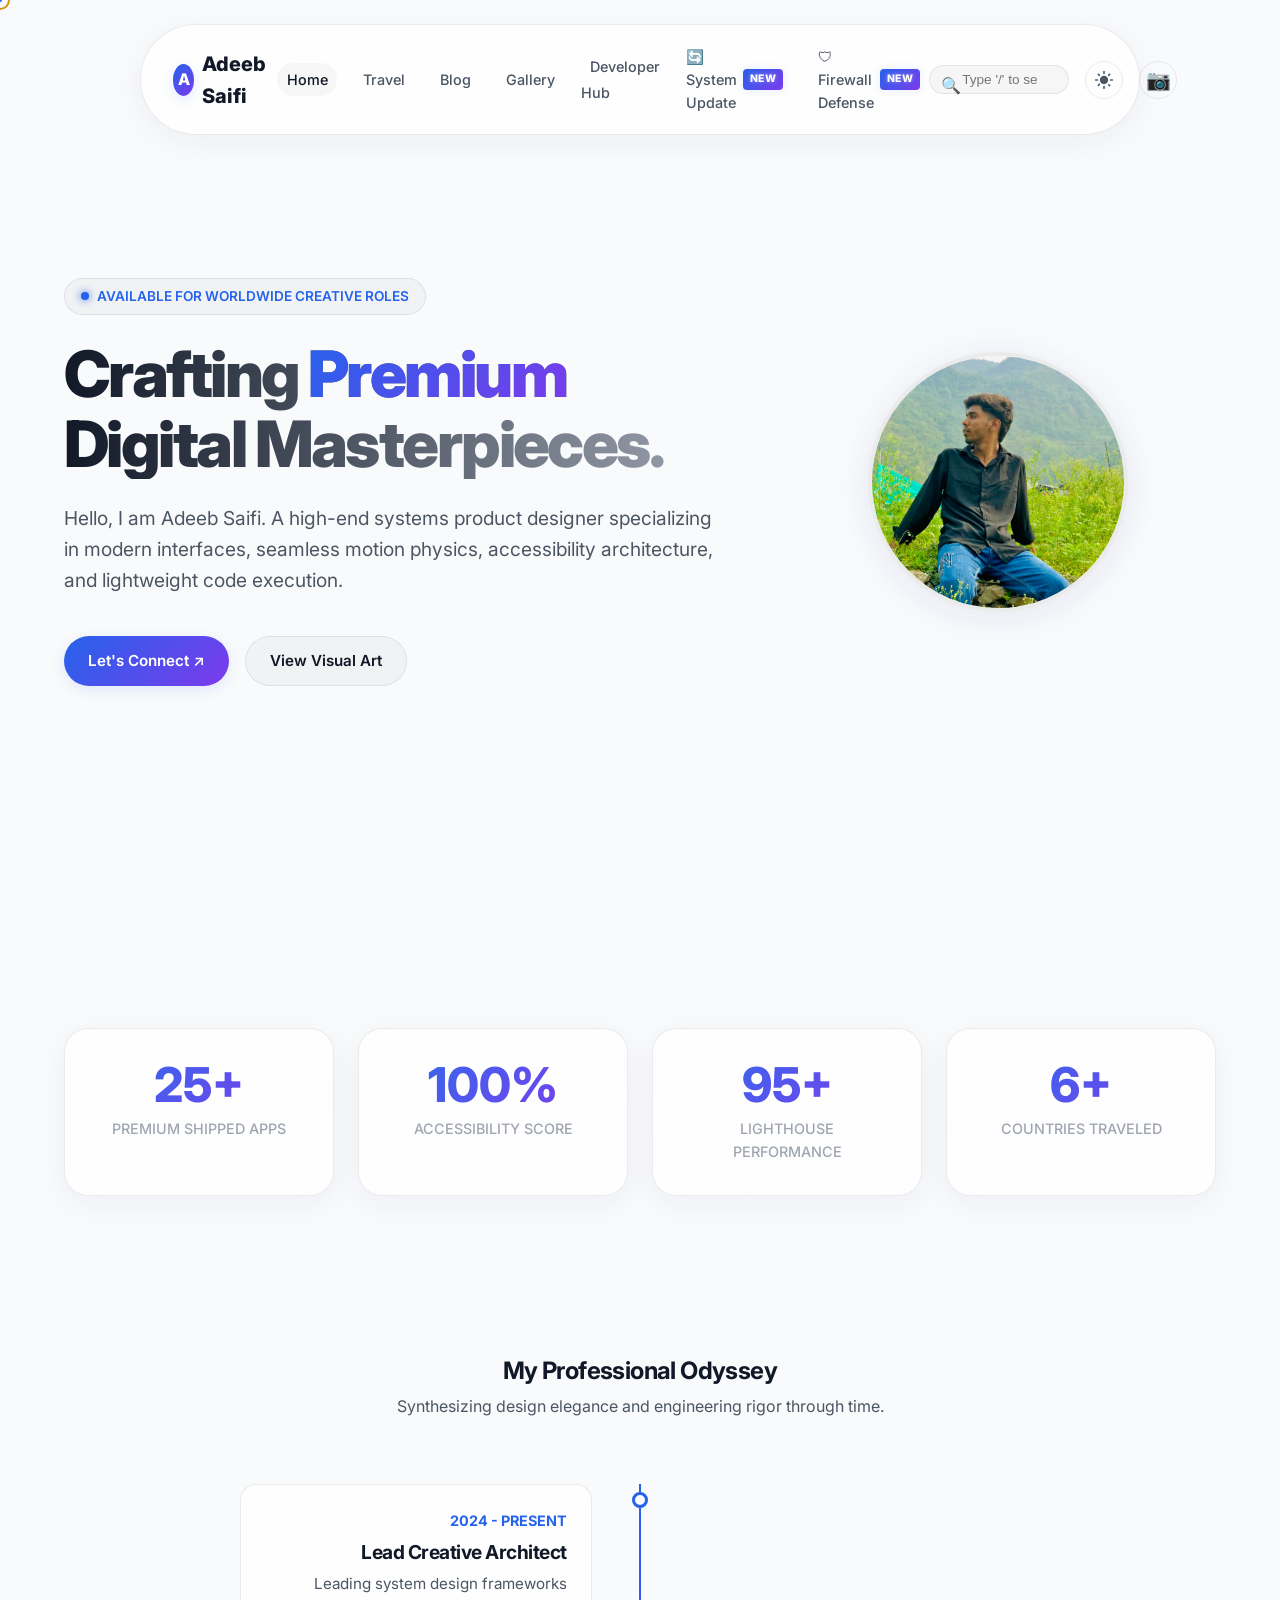
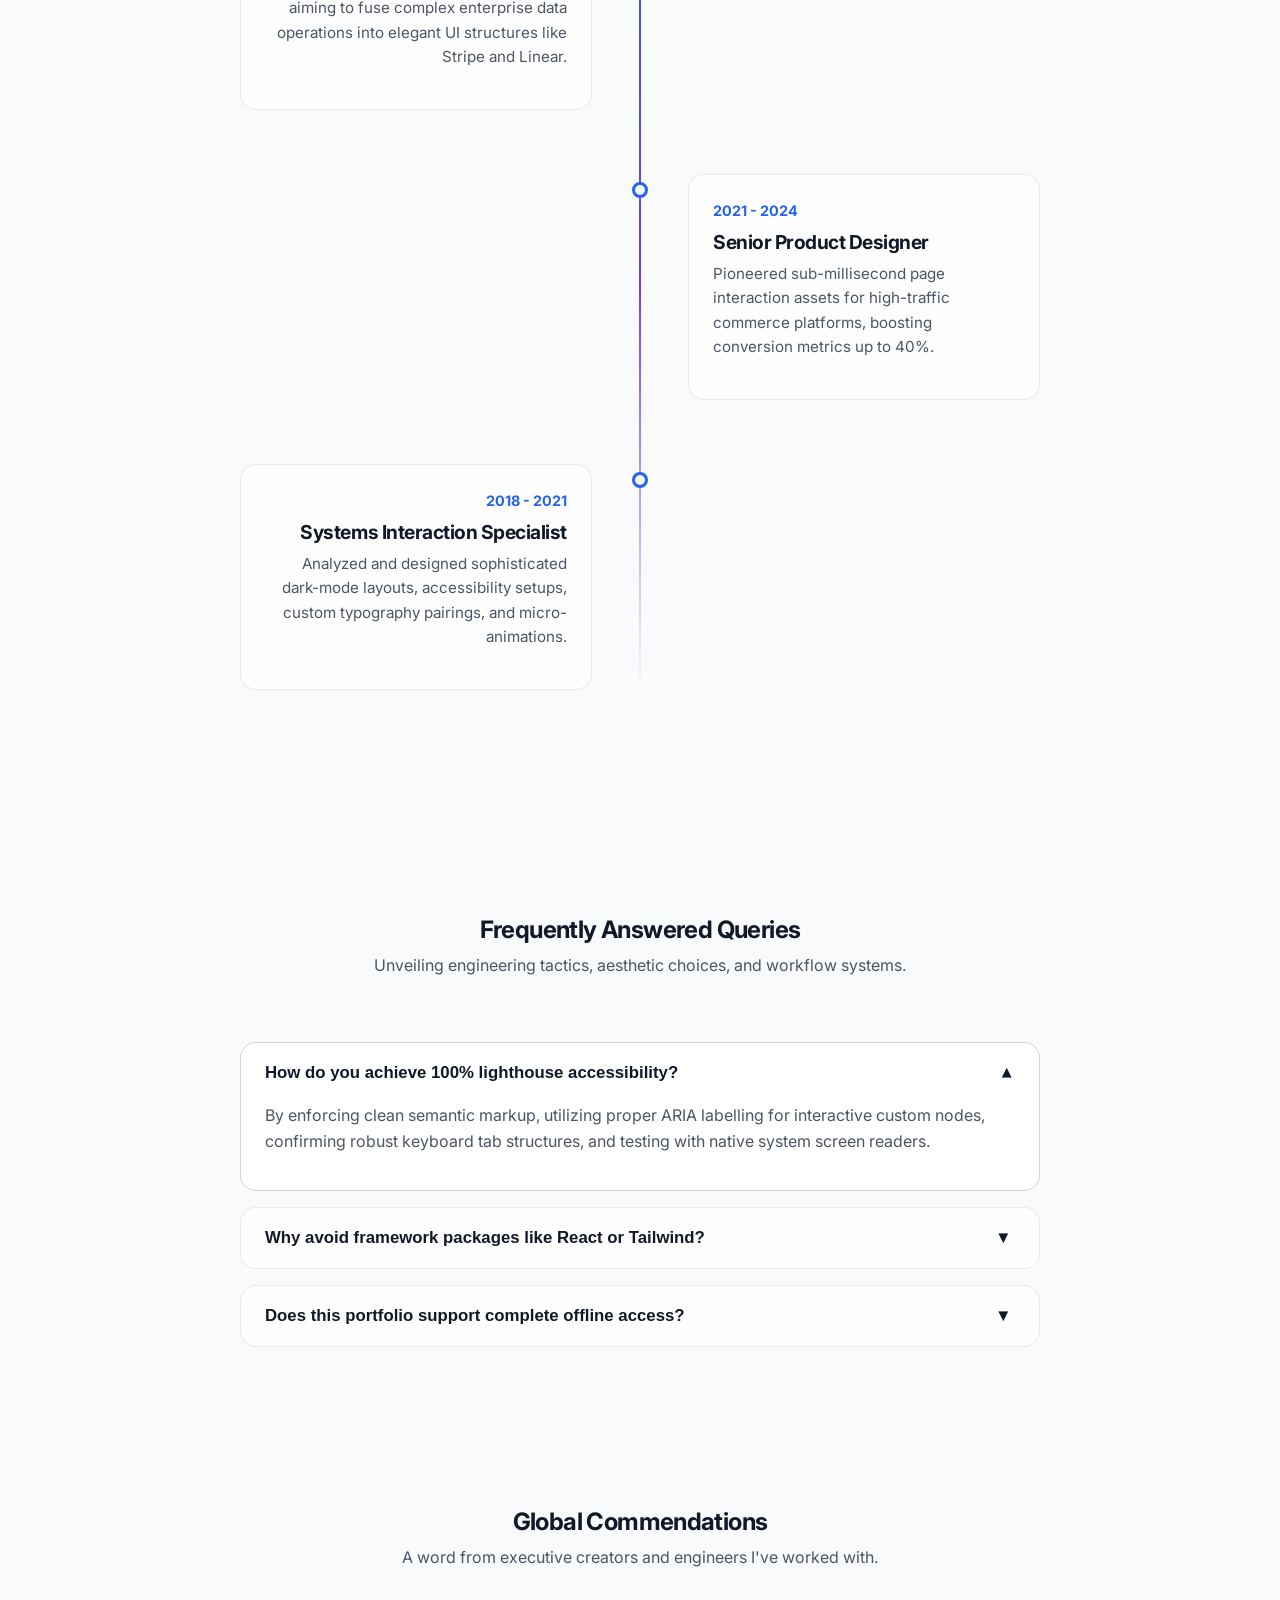
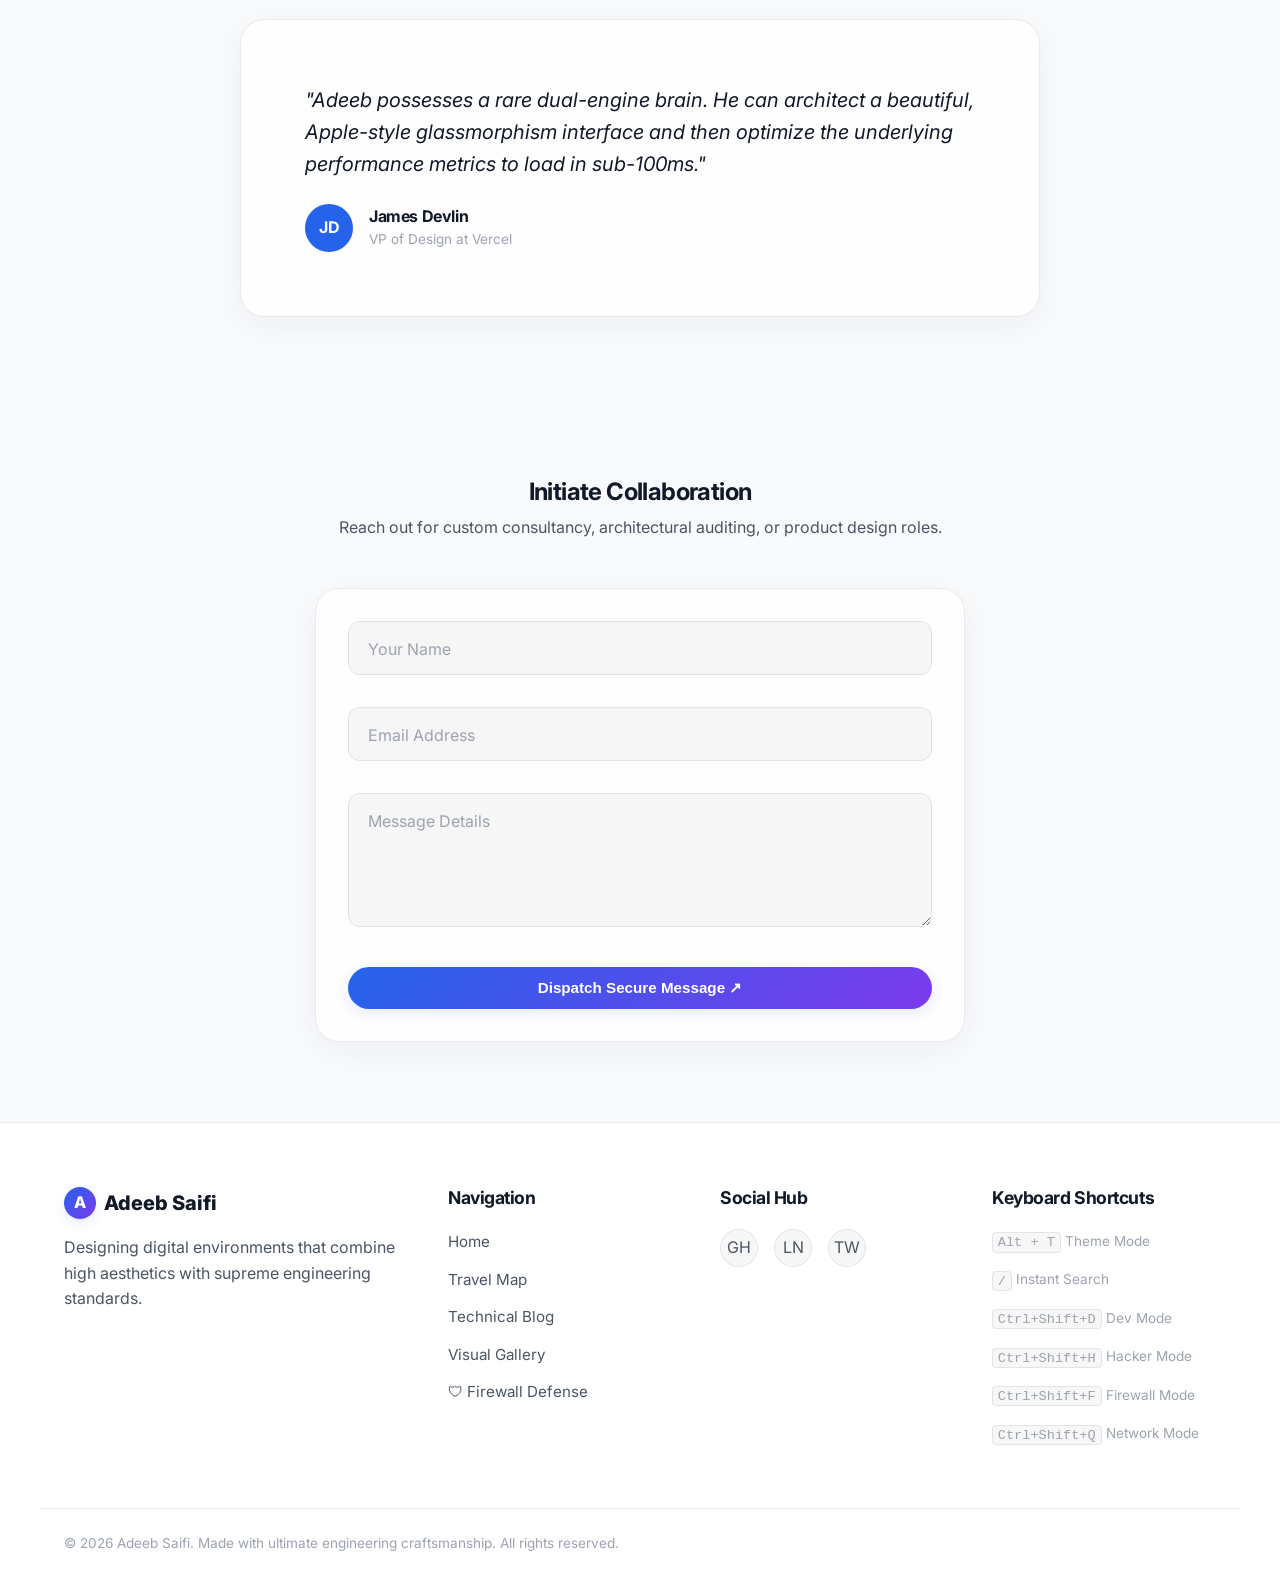
==== commit 7da4f384: "Update index.html" ====
--- a/index.html
+++ b/index.html
@@ -343,7 +343,7 @@
                     <li><kbd style="background:var(--bg-accent); border:1px solid var(--border-color); padding: 0.1rem 0.3rem; border-radius:4px;">Ctrl+Shift+D</kbd> Dev Mode</li>
                     <li><kbd style="background:var(--bg-accent); border:1px solid var(--border-color); padding: 0.1rem 0.3rem; border-radius:4px;">Ctrl+Shift+H</kbd> Hacker Mode</li>
                     <li><kbd style="background:var(--bg-accent); border:1px solid var(--border-color); padding: 0.1rem 0.3rem; border-radius:4px;">Ctrl+Shift+F</kbd> Firewall Mode</li>
-                    <li><kbd style="background:var(--bg-accent); border:1px solid var(--border-color); padding: 0.1rem 0.3rem; border-radius:4px;">Ctrl+Shift+G</kbd> Network Mode</li>
+                    <li><kbd style="background:var(--bg-accent); border:1px solid var(--border-color); padding: 0.1rem 0.3rem; border-radius:4px;">Ctrl+Shift+Q</kbd> Network Mode</li>
                 </ul>
             </div>
         </div>
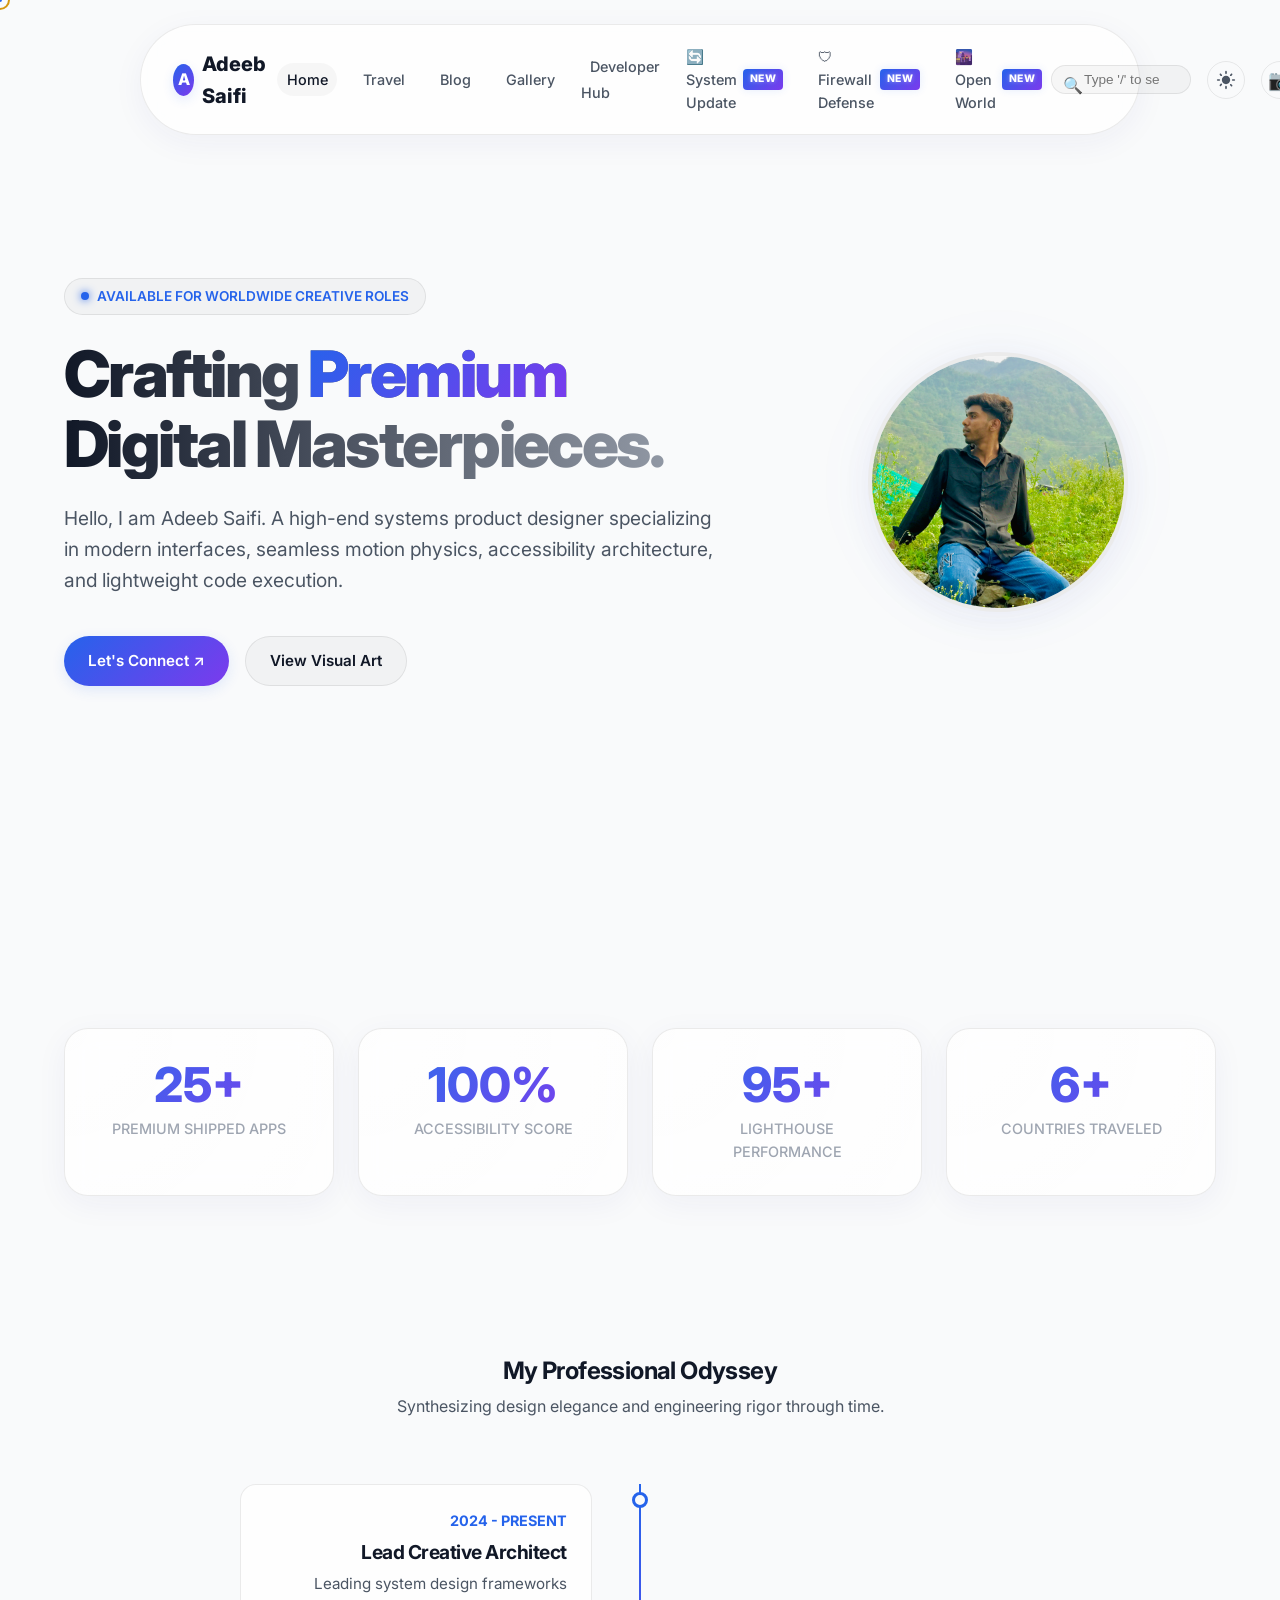
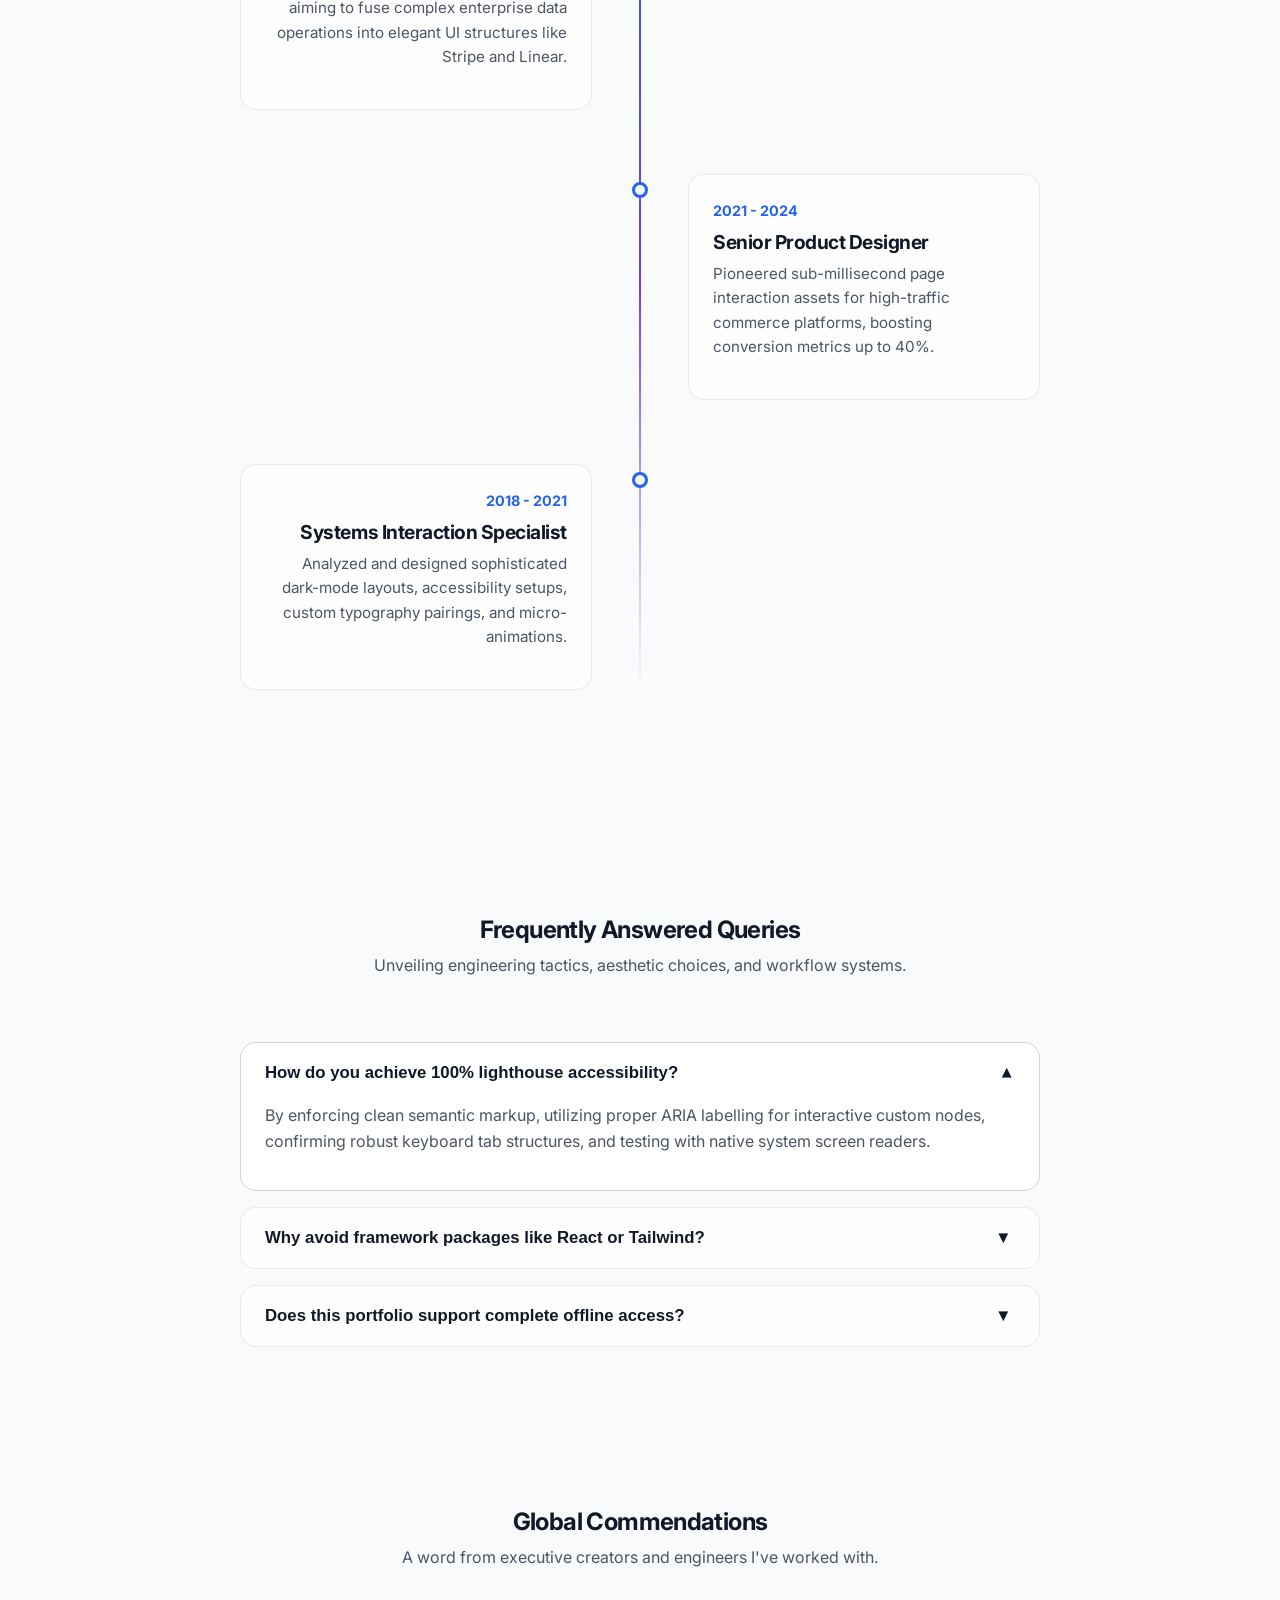
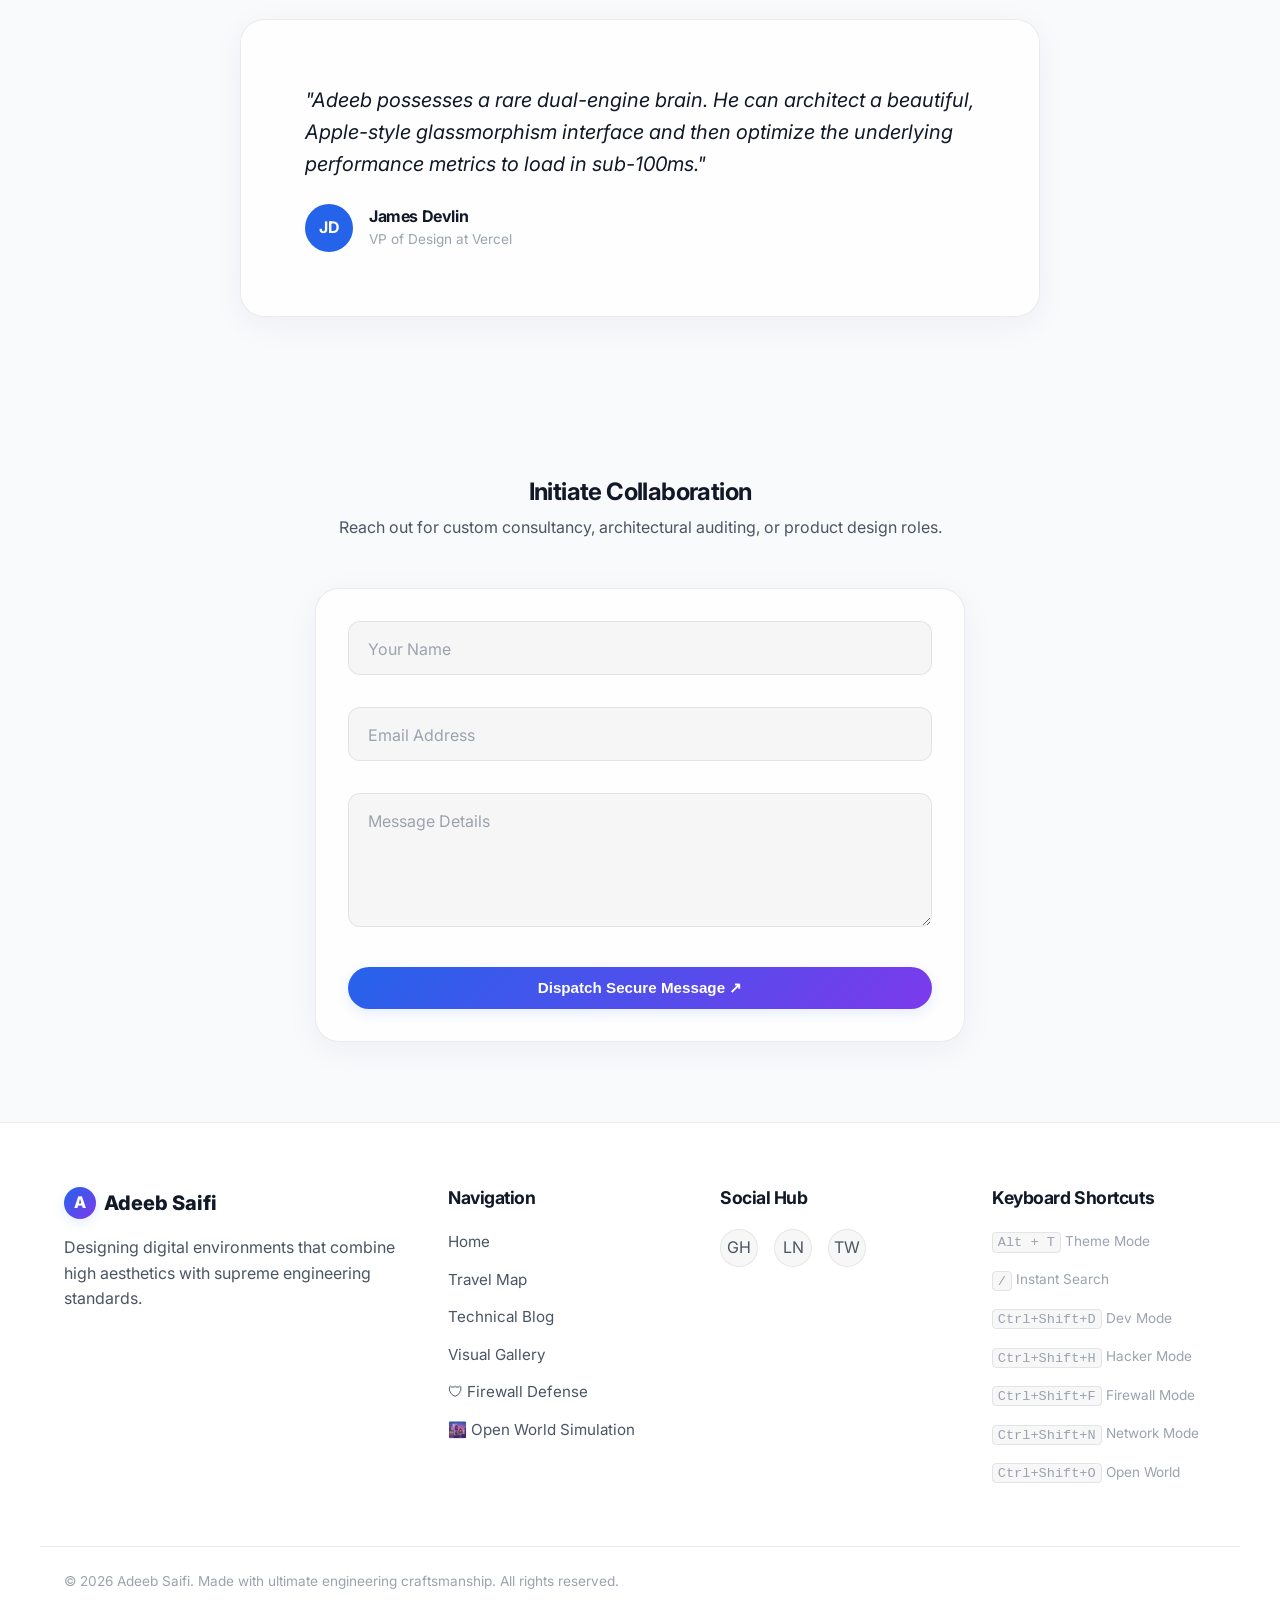
==== commit a8de0fe9: "feat: implement premium Open World City Simulation (Part 1) and global menu integration - Created ci" ====
--- a/index.html
+++ b/index.html
@@ -78,6 +78,7 @@
                     <li class="nav-item"><a href="features.html">Developer Hub</a></li>
                     <li class="nav-item"><a href="systemupdate.html" class="nav-update-link">🔄 System Update <span class="update-badge">NEW</span></a></li>
                     <li class="nav-item"><a href="firewall.html" class="nav-update-link">🛡 Firewall Defense <span class="update-badge">NEW</span></a></li>
+                    <li class="nav-item"><a href="city.html" class="nav-update-link">🌆 Open World <span class="update-badge">NEW</span></a></li>
                 </ul>
             </nav>
 
@@ -325,6 +326,7 @@
                     <li><a href="blog.html">Technical Blog</a></li>
                     <li><a href="gallery.html">Visual Gallery</a></li>
                     <li><a href="firewall.html">🛡 Firewall Defense</a></li>
+                    <li><a href="city.html">🌆 Open World Simulation</a></li>
                 </ul>
             </div>
             <div class="footer-col">
@@ -343,7 +345,8 @@
                     <li><kbd style="background:var(--bg-accent); border:1px solid var(--border-color); padding: 0.1rem 0.3rem; border-radius:4px;">Ctrl+Shift+D</kbd> Dev Mode</li>
                     <li><kbd style="background:var(--bg-accent); border:1px solid var(--border-color); padding: 0.1rem 0.3rem; border-radius:4px;">Ctrl+Shift+H</kbd> Hacker Mode</li>
                     <li><kbd style="background:var(--bg-accent); border:1px solid var(--border-color); padding: 0.1rem 0.3rem; border-radius:4px;">Ctrl+Shift+F</kbd> Firewall Mode</li>
-                    <li><kbd style="background:var(--bg-accent); border:1px solid var(--border-color); padding: 0.1rem 0.3rem; border-radius:4px;">Ctrl+Shift+Q</kbd> Network Mode</li>
+                    <li><kbd style="background:var(--bg-accent); border:1px solid var(--border-color); padding: 0.1rem 0.3rem; border-radius:4px;">Ctrl+Shift+N</kbd> Network Mode</li>
+                    <li><kbd style="background:var(--bg-accent); border:1px solid var(--border-color); padding: 0.1rem 0.3rem; border-radius:4px;">Ctrl+Shift+O</kbd> Open World</li>
                 </ul>
             </div>
         </div>
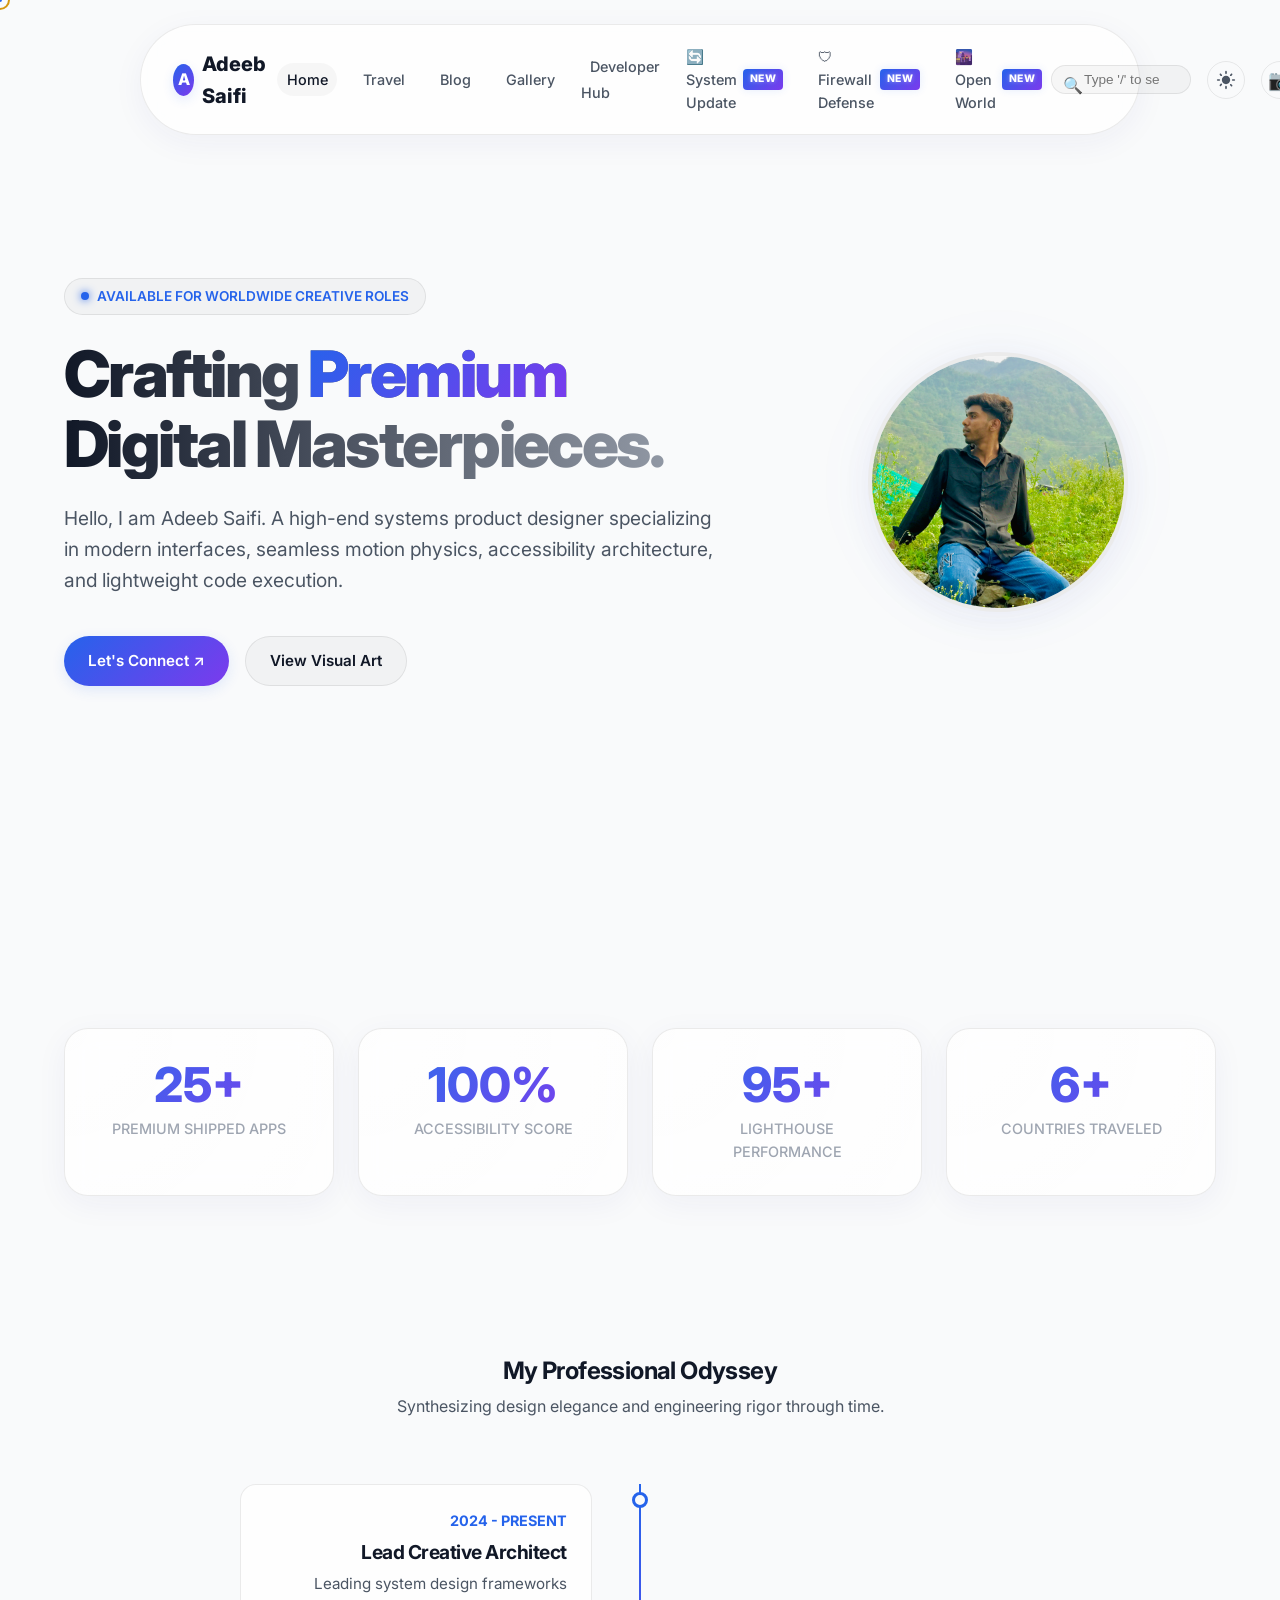
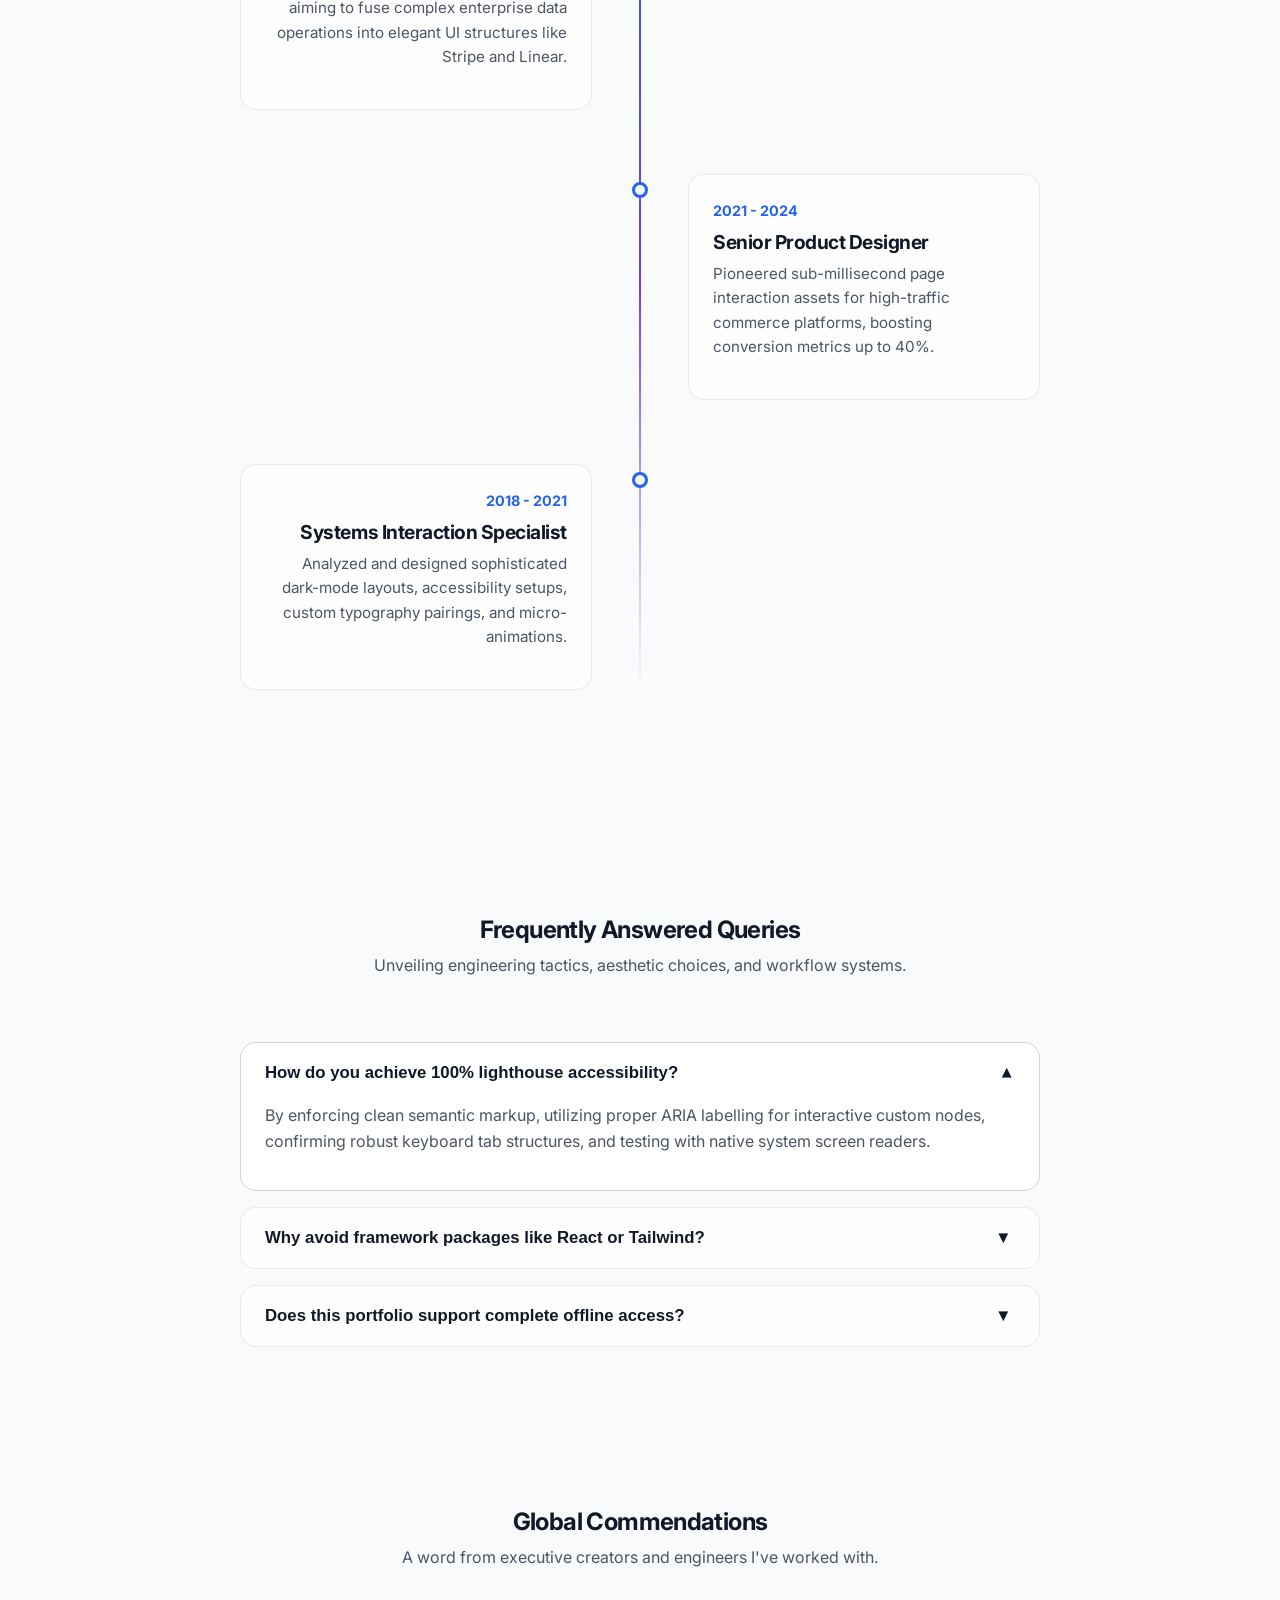
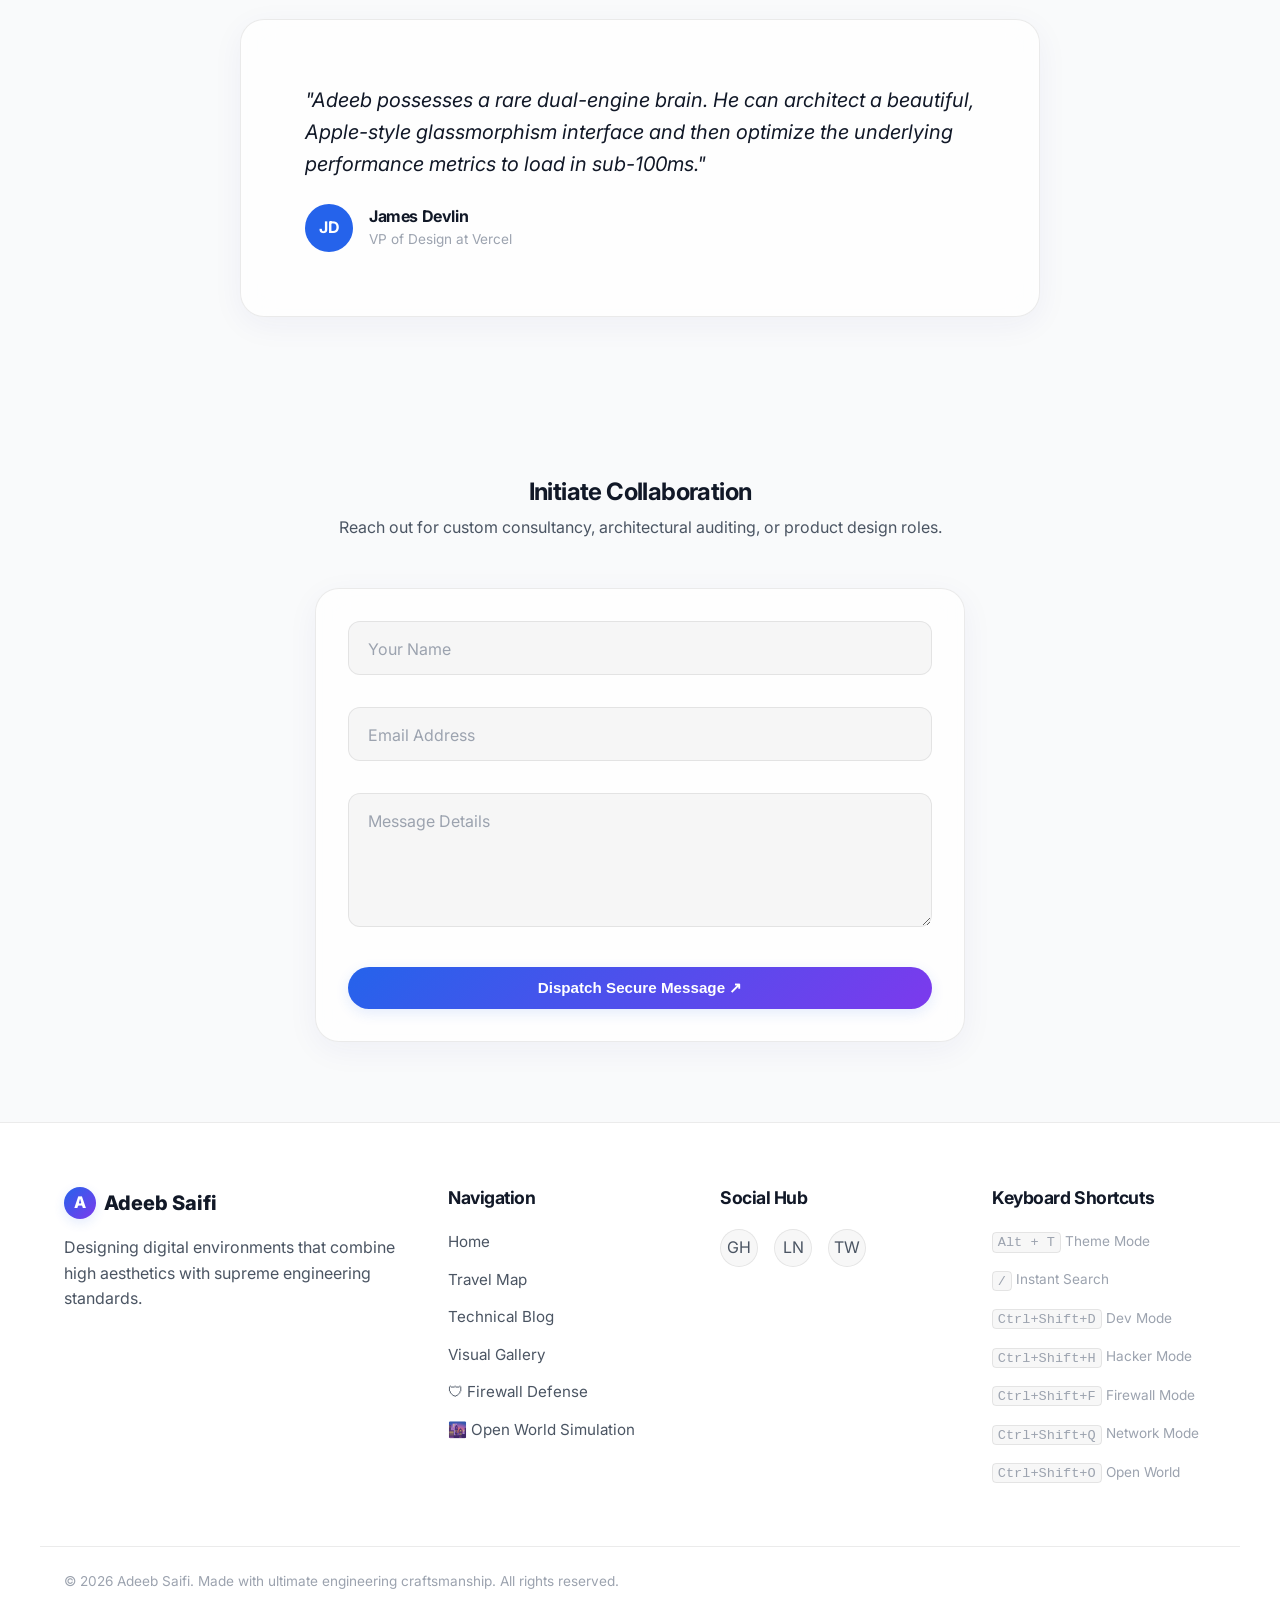
==== commit 3e45b0df: "Update index.html" ====
--- a/index.html
+++ b/index.html
@@ -345,7 +345,7 @@
                     <li><kbd style="background:var(--bg-accent); border:1px solid var(--border-color); padding: 0.1rem 0.3rem; border-radius:4px;">Ctrl+Shift+D</kbd> Dev Mode</li>
                     <li><kbd style="background:var(--bg-accent); border:1px solid var(--border-color); padding: 0.1rem 0.3rem; border-radius:4px;">Ctrl+Shift+H</kbd> Hacker Mode</li>
                     <li><kbd style="background:var(--bg-accent); border:1px solid var(--border-color); padding: 0.1rem 0.3rem; border-radius:4px;">Ctrl+Shift+F</kbd> Firewall Mode</li>
-                    <li><kbd style="background:var(--bg-accent); border:1px solid var(--border-color); padding: 0.1rem 0.3rem; border-radius:4px;">Ctrl+Shift+N</kbd> Network Mode</li>
+                    <li><kbd style="background:var(--bg-accent); border:1px solid var(--border-color); padding: 0.1rem 0.3rem; border-radius:4px;">Ctrl+Shift+Q</kbd> Network Mode</li>
                     <li><kbd style="background:var(--bg-accent); border:1px solid var(--border-color); padding: 0.1rem 0.3rem; border-radius:4px;">Ctrl+Shift+O</kbd> Open World</li>
                 </ul>
             </div>
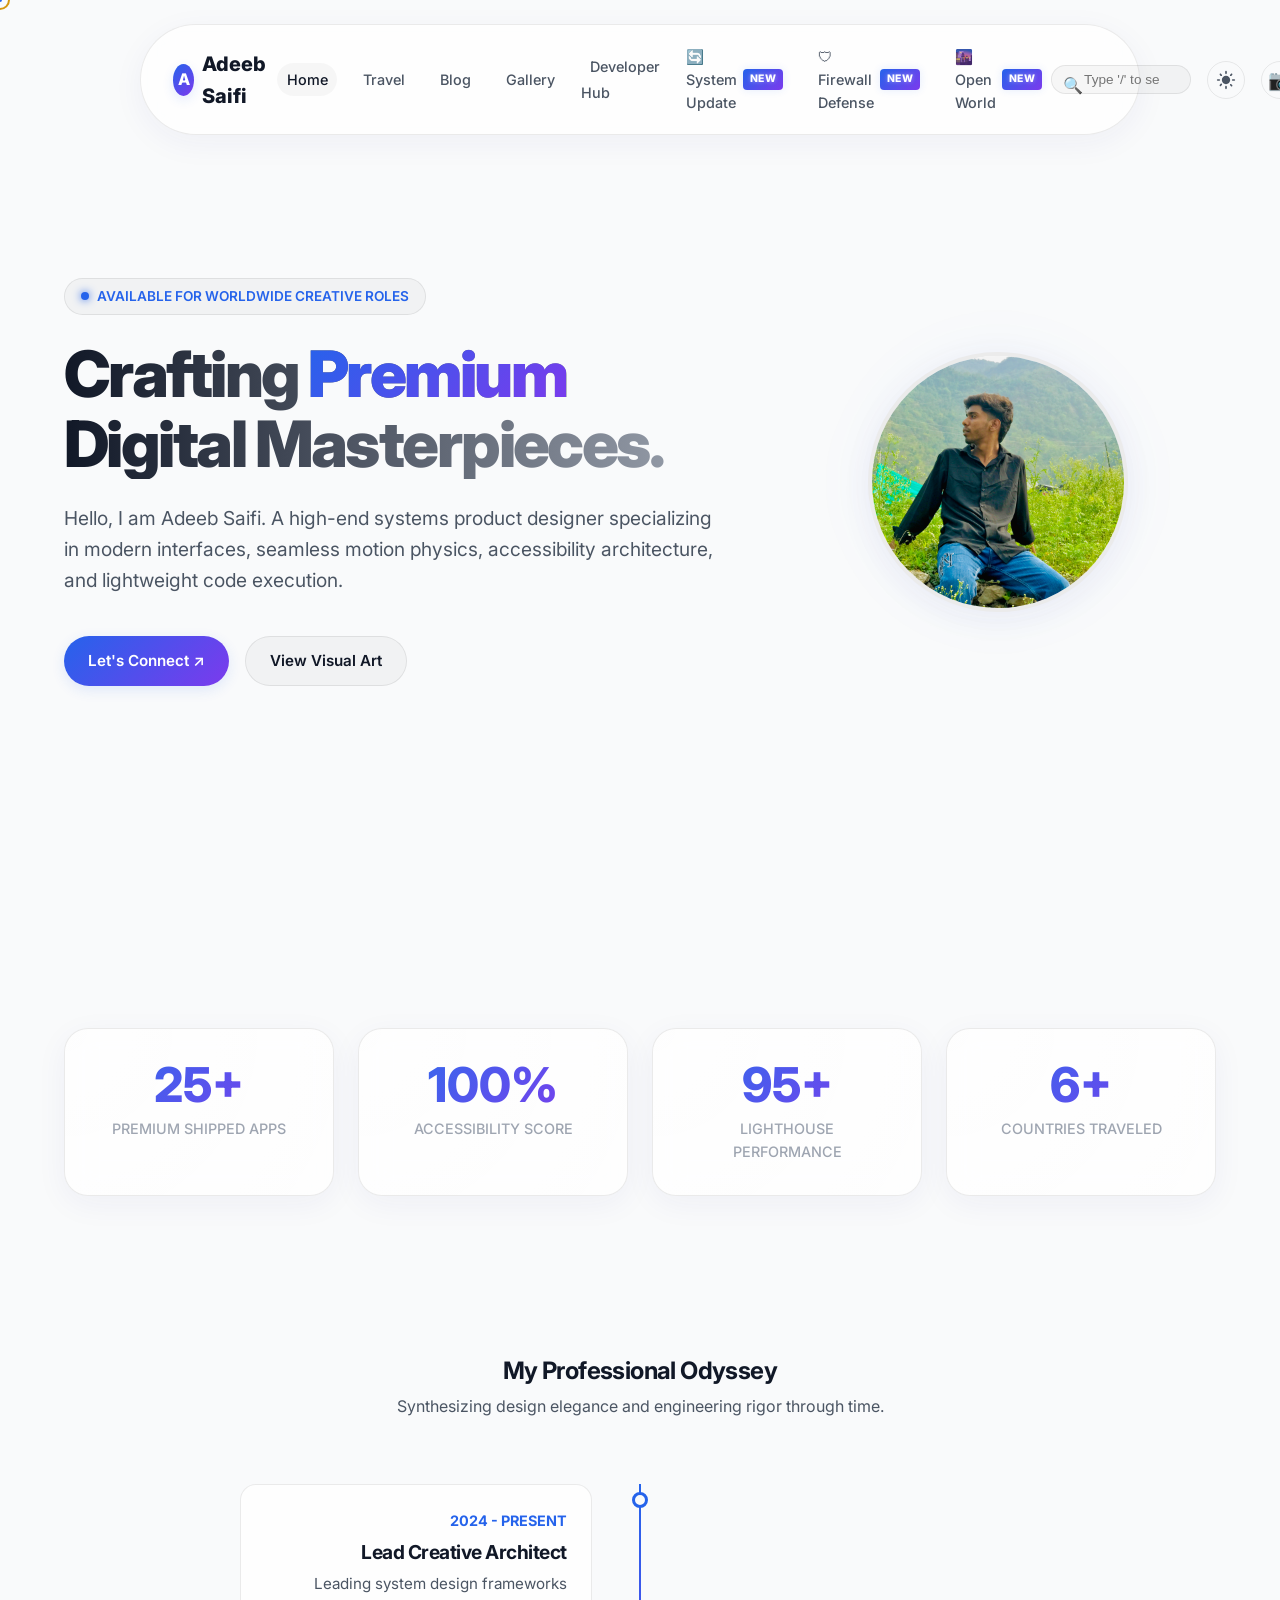
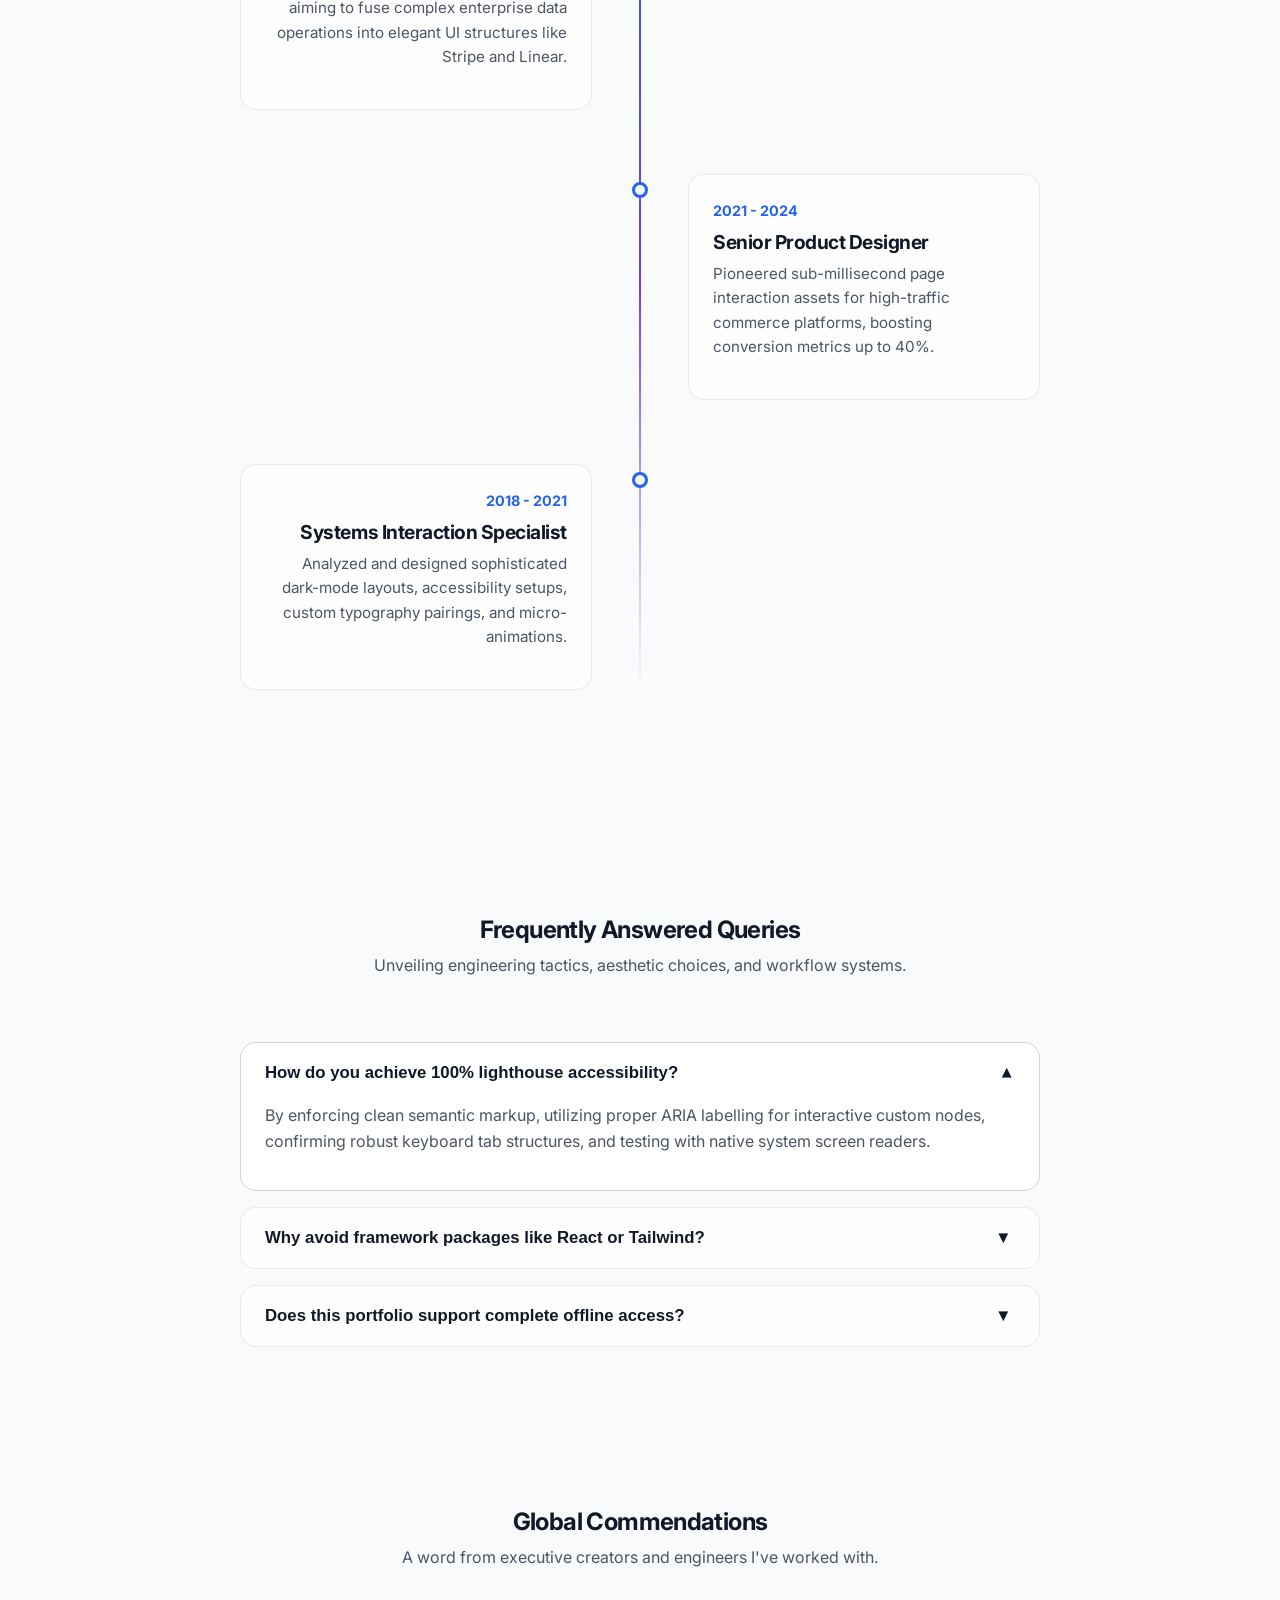
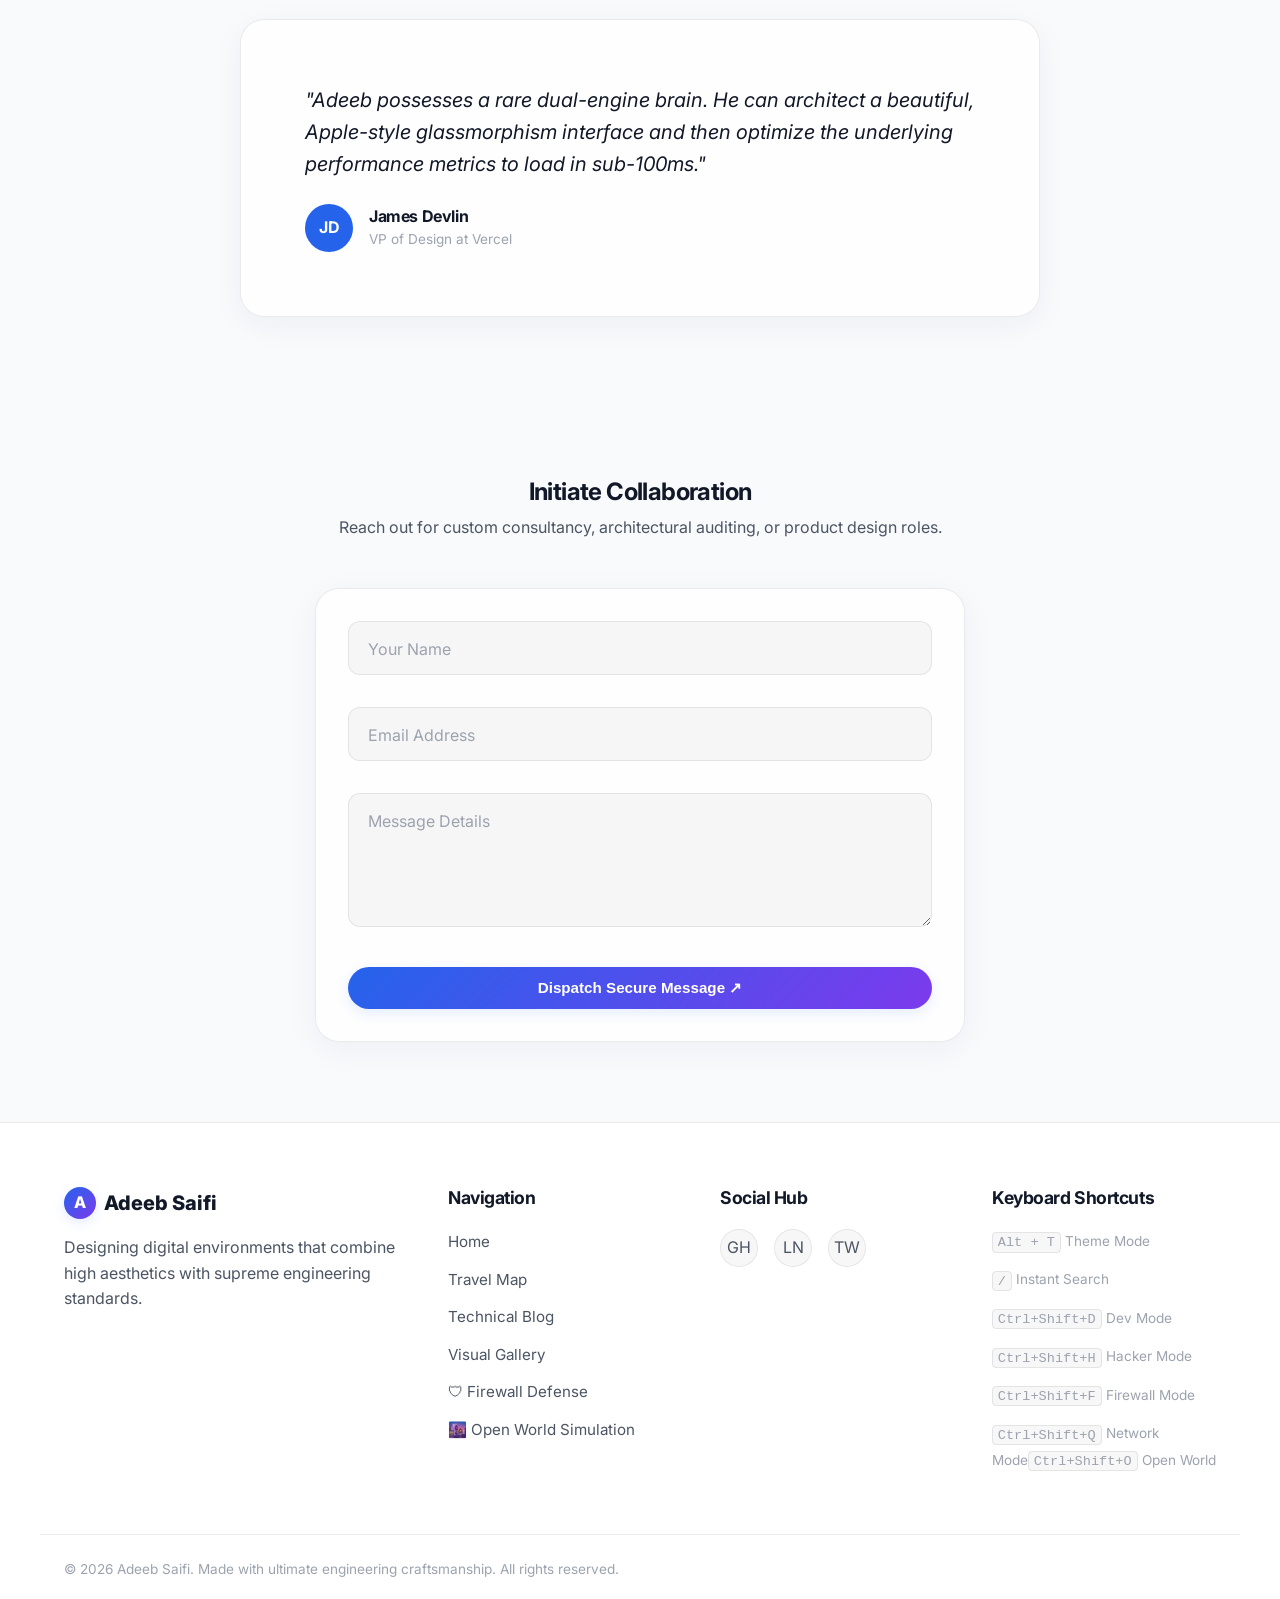
==== commit dd2689a7: "Merge branch 'main' into jules-4382975488967261019-b33f55cd" ====
--- a/index.html
+++ b/index.html
@@ -345,8 +345,9 @@
                     <li><kbd style="background:var(--bg-accent); border:1px solid var(--border-color); padding: 0.1rem 0.3rem; border-radius:4px;">Ctrl+Shift+D</kbd> Dev Mode</li>
                     <li><kbd style="background:var(--bg-accent); border:1px solid var(--border-color); padding: 0.1rem 0.3rem; border-radius:4px;">Ctrl+Shift+H</kbd> Hacker Mode</li>
                     <li><kbd style="background:var(--bg-accent); border:1px solid var(--border-color); padding: 0.1rem 0.3rem; border-radius:4px;">Ctrl+Shift+F</kbd> Firewall Mode</li>
-                    <li><kbd style="background:var(--bg-accent); border:1px solid var(--border-color); padding: 0.1rem 0.3rem; border-radius:4px;">Ctrl+Shift+Q</kbd> Network Mode</li>
+                    <li><kbd style="background:var(--bg-accent); border:1px solid var(--border-color); padding: 0.1rem 0.3rem; border-radius:4px;">Ctrl+Shift+Q</kbd> Network Mode</l
                     <li><kbd style="background:var(--bg-accent); border:1px solid var(--border-color); padding: 0.1rem 0.3rem; border-radius:4px;">Ctrl+Shift+O</kbd> Open World</li>
+             
                 </ul>
             </div>
         </div>
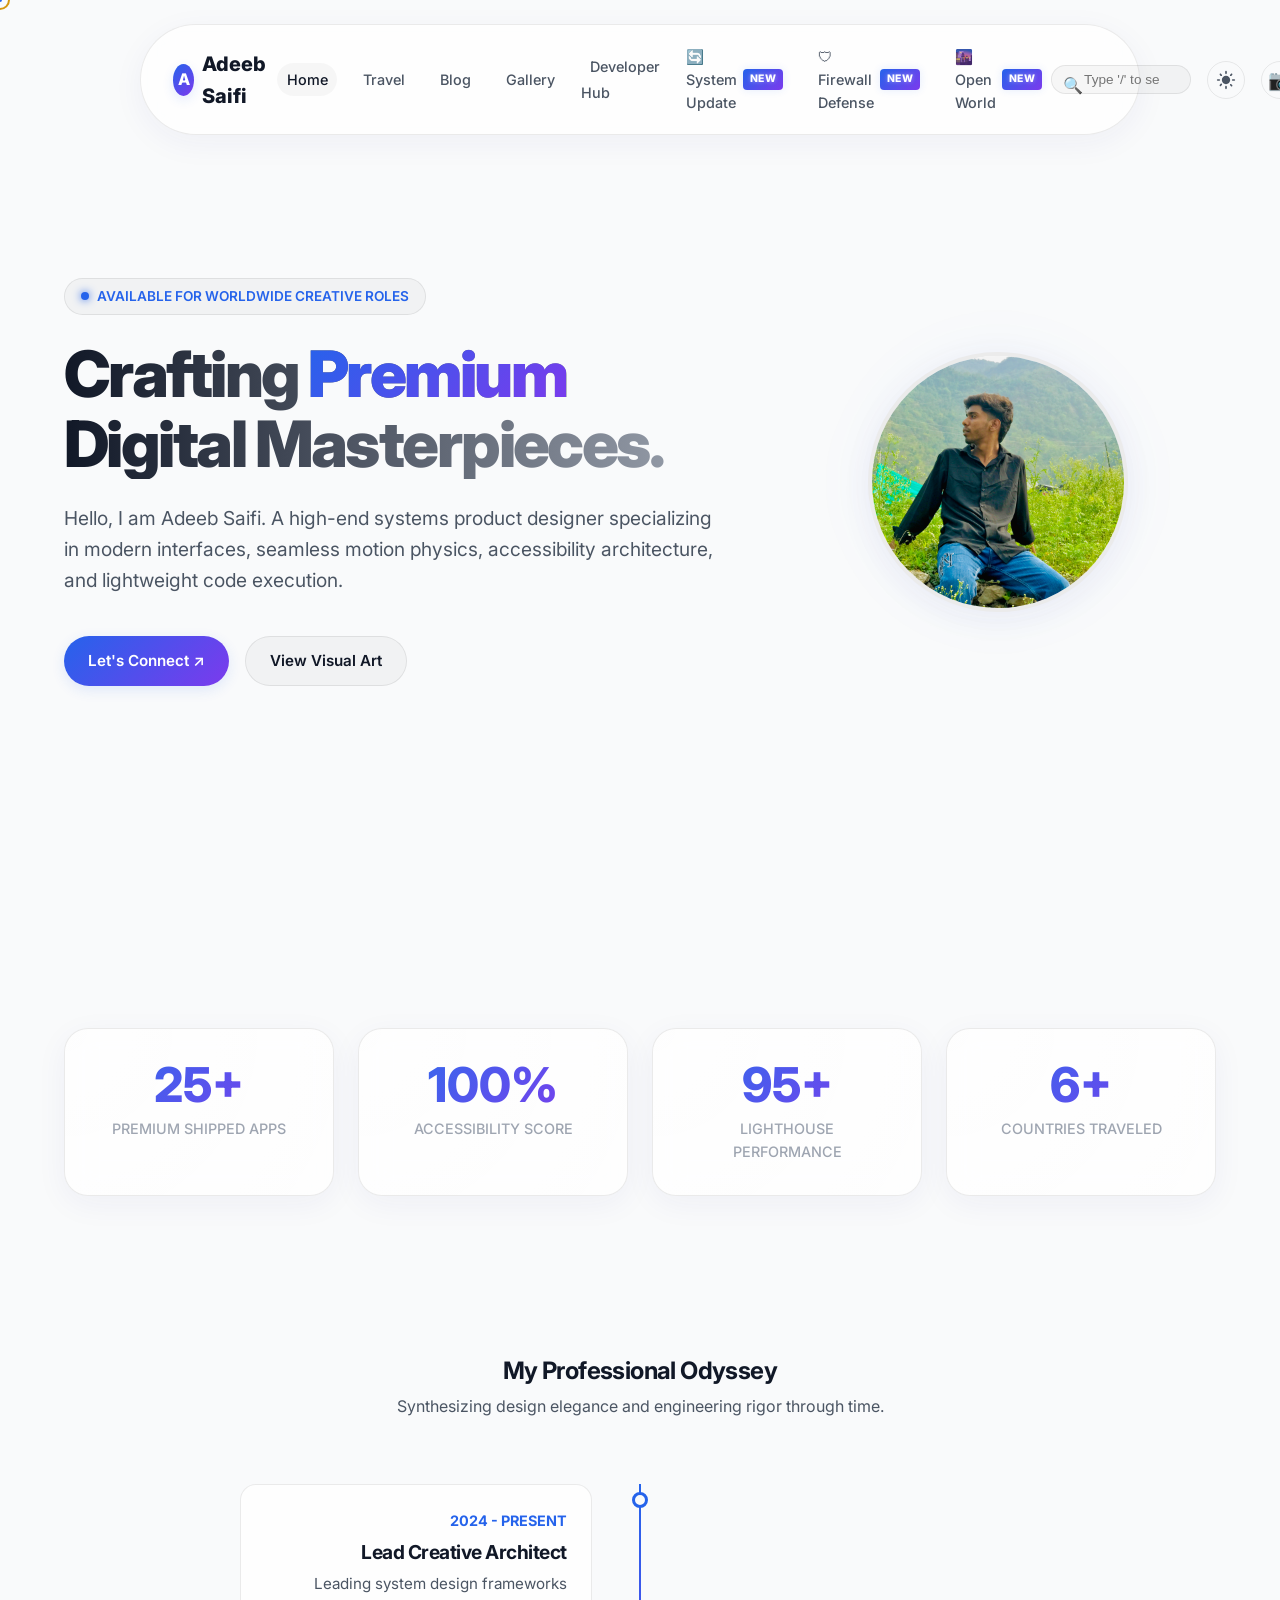
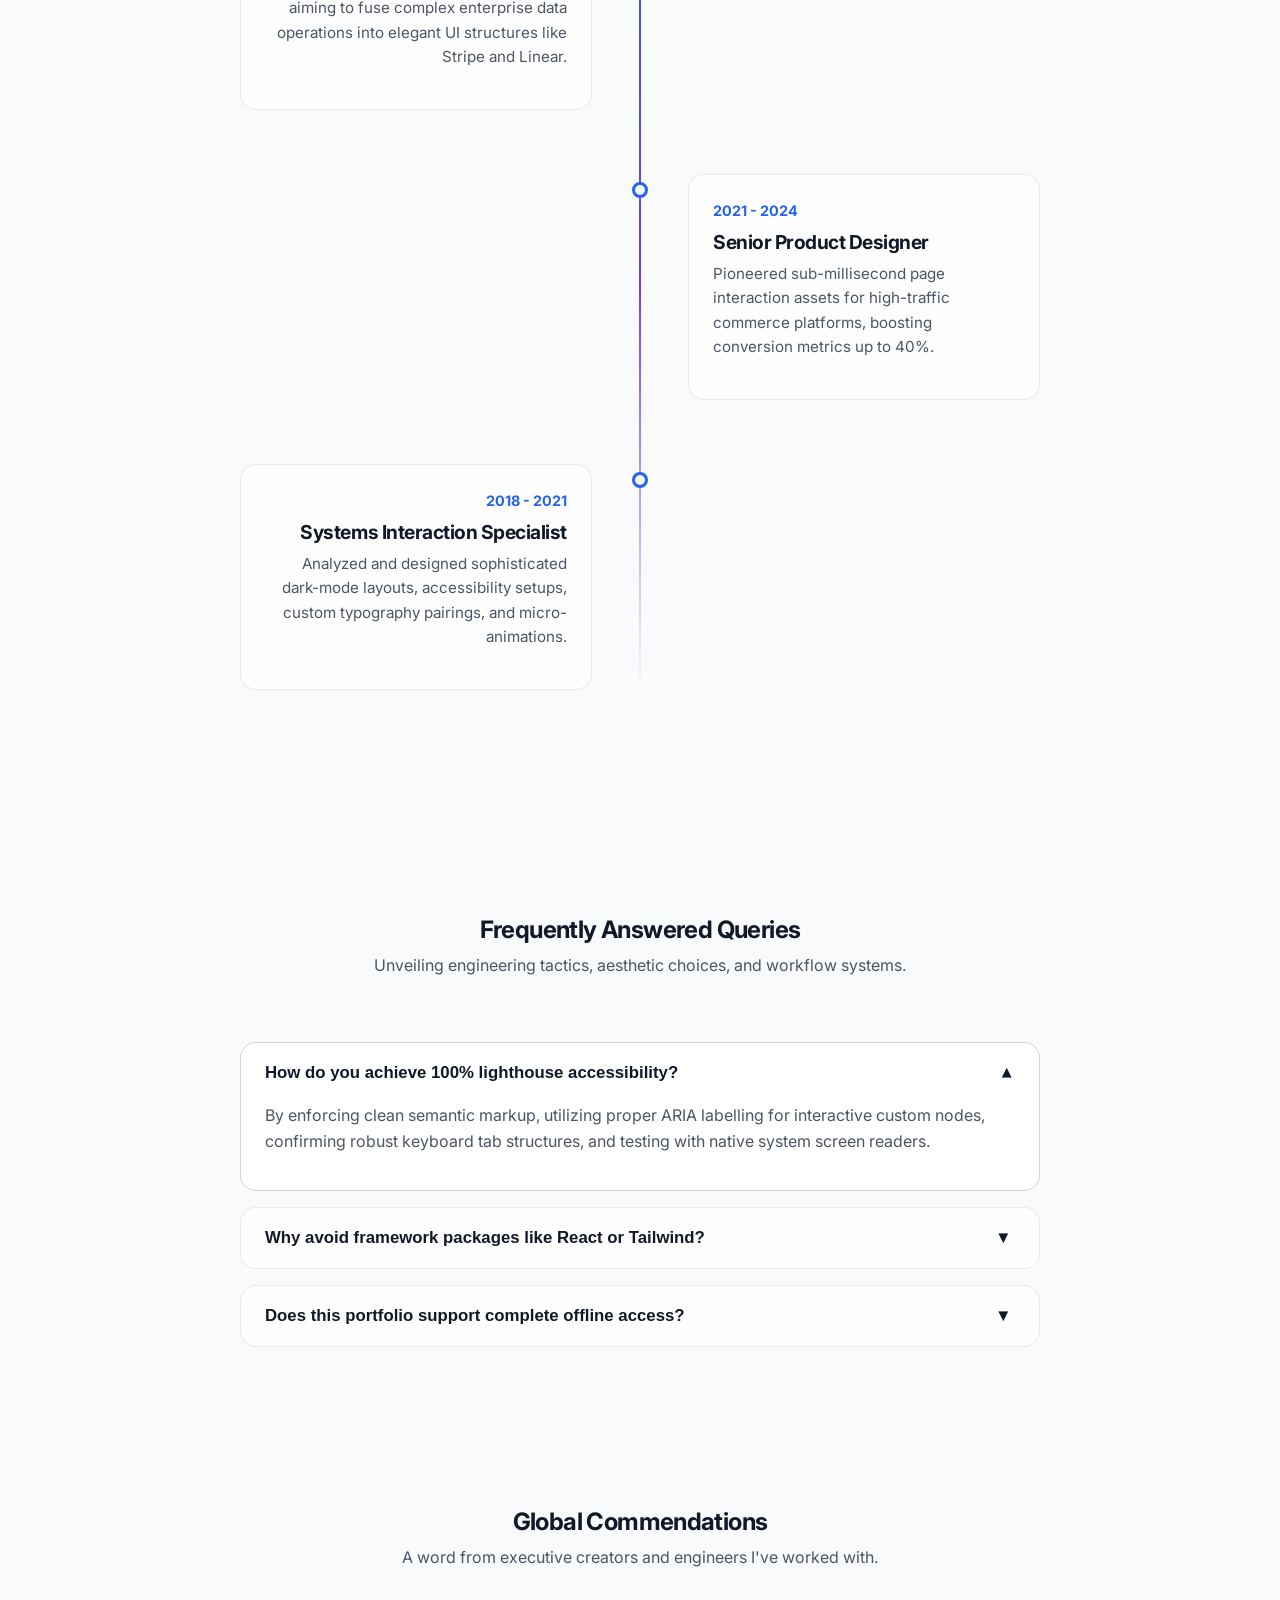
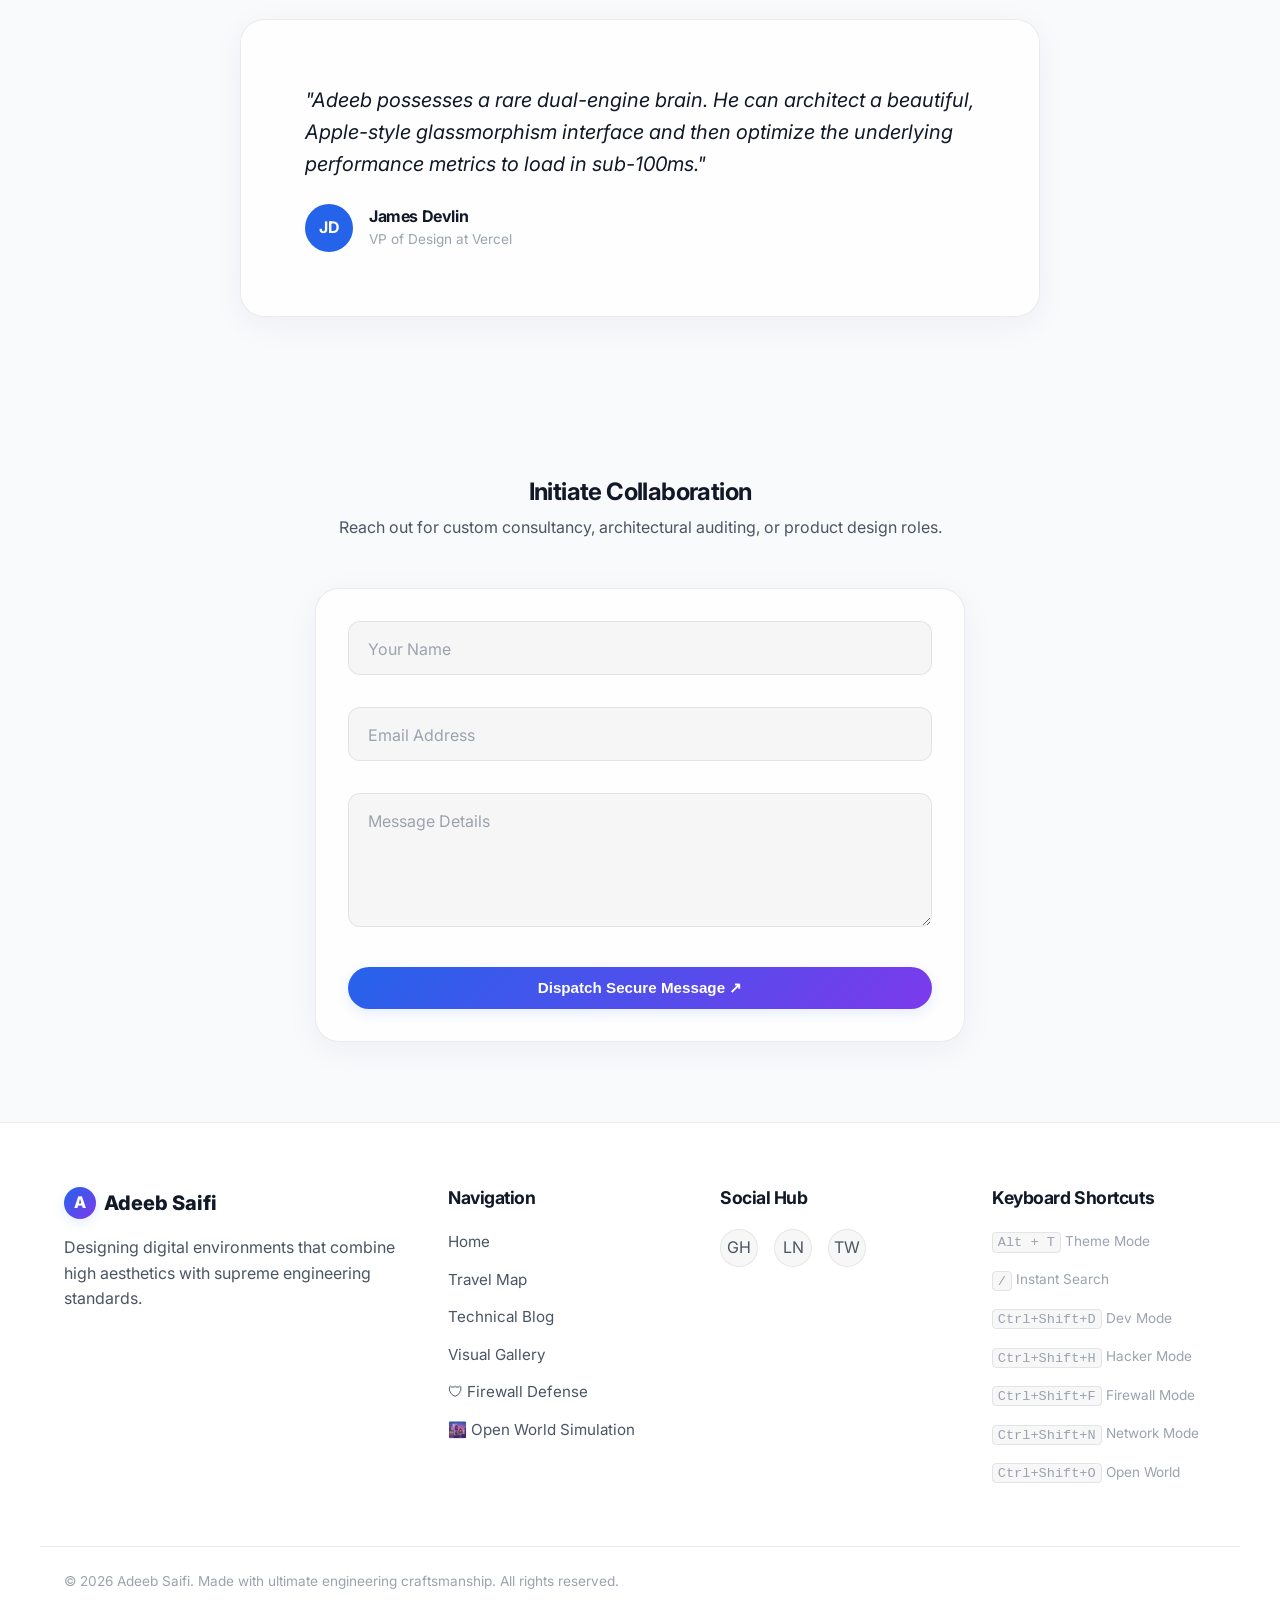
==== commit 2d740039: "feat: finalize city simulation features including NPC, Missions, Camera Modes and advanced HUD overl" ====
--- a/index.html
+++ b/index.html
@@ -345,9 +345,8 @@
                     <li><kbd style="background:var(--bg-accent); border:1px solid var(--border-color); padding: 0.1rem 0.3rem; border-radius:4px;">Ctrl+Shift+D</kbd> Dev Mode</li>
                     <li><kbd style="background:var(--bg-accent); border:1px solid var(--border-color); padding: 0.1rem 0.3rem; border-radius:4px;">Ctrl+Shift+H</kbd> Hacker Mode</li>
                     <li><kbd style="background:var(--bg-accent); border:1px solid var(--border-color); padding: 0.1rem 0.3rem; border-radius:4px;">Ctrl+Shift+F</kbd> Firewall Mode</li>
-                    <li><kbd style="background:var(--bg-accent); border:1px solid var(--border-color); padding: 0.1rem 0.3rem; border-radius:4px;">Ctrl+Shift+Q</kbd> Network Mode</l
+                    <li><kbd style="background:var(--bg-accent); border:1px solid var(--border-color); padding: 0.1rem 0.3rem; border-radius:4px;">Ctrl+Shift+N</kbd> Network Mode</li>
                     <li><kbd style="background:var(--bg-accent); border:1px solid var(--border-color); padding: 0.1rem 0.3rem; border-radius:4px;">Ctrl+Shift+O</kbd> Open World</li>
-             
                 </ul>
             </div>
         </div>
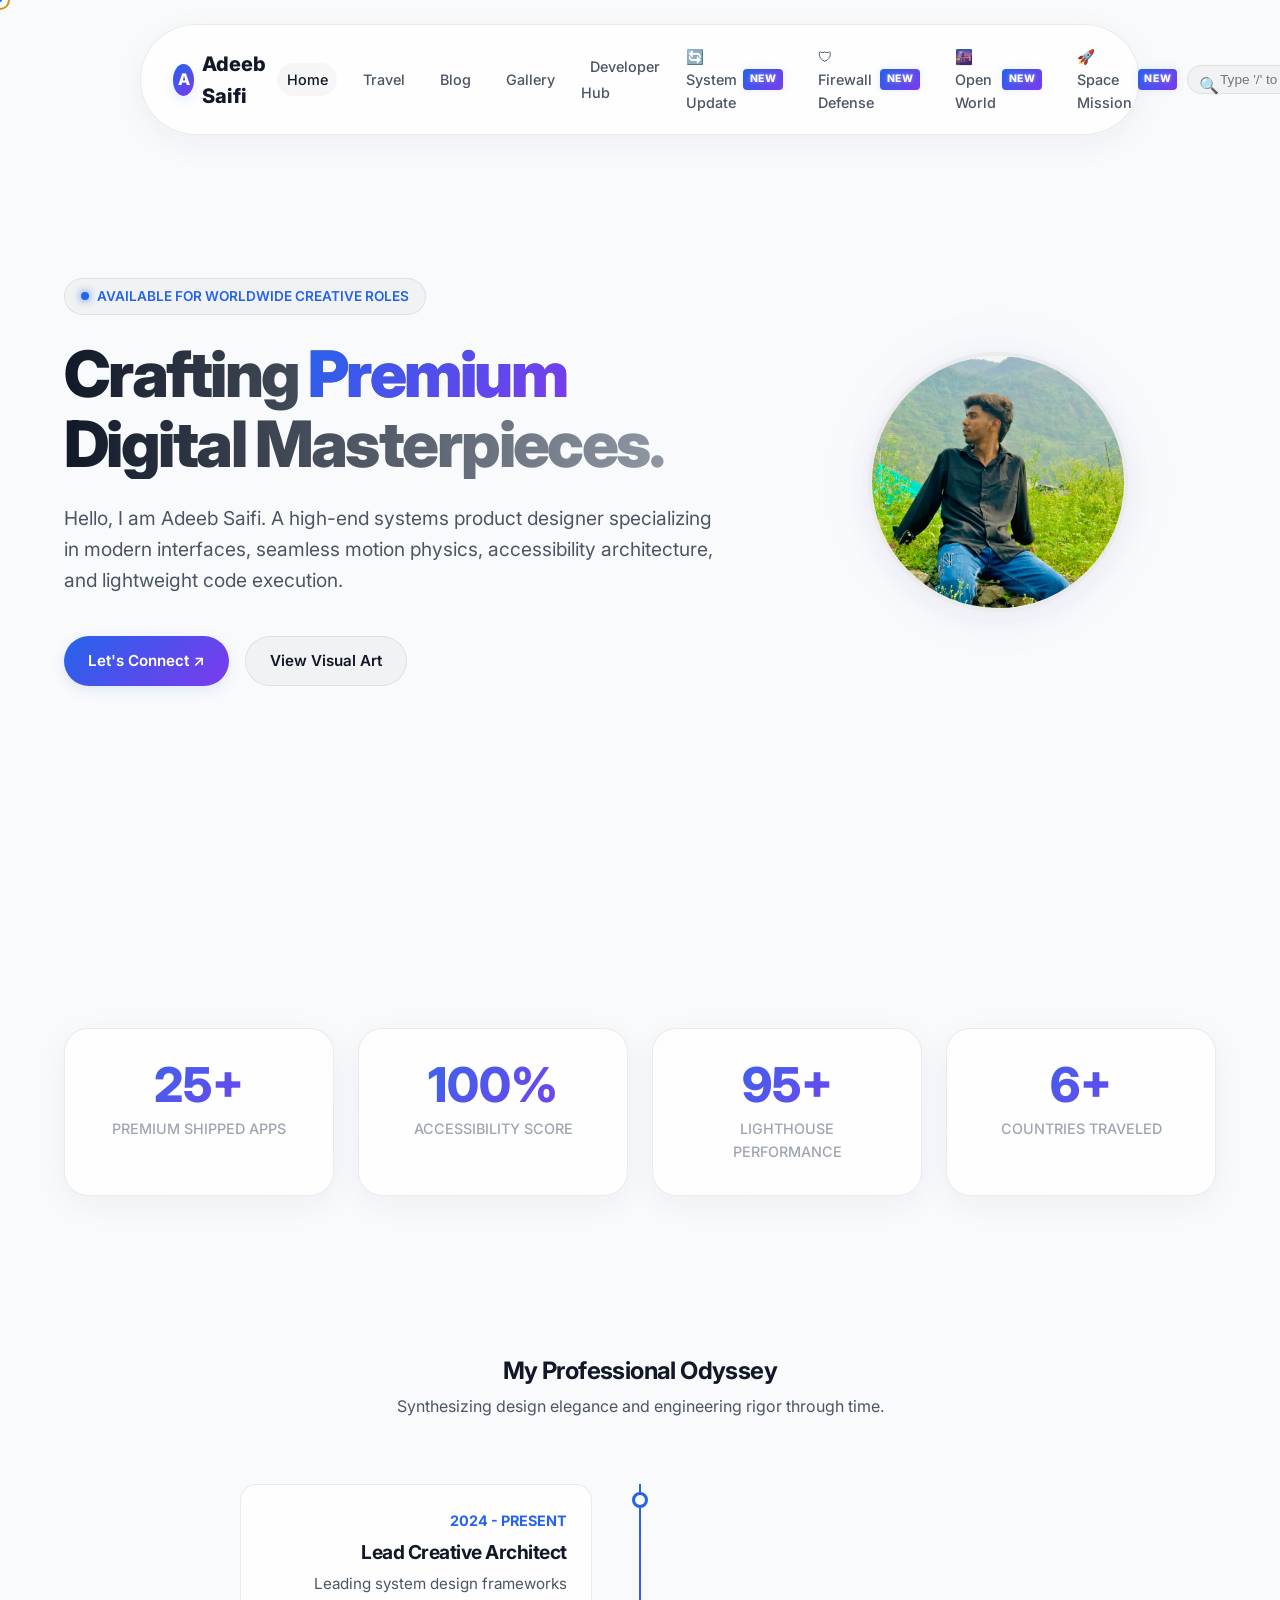
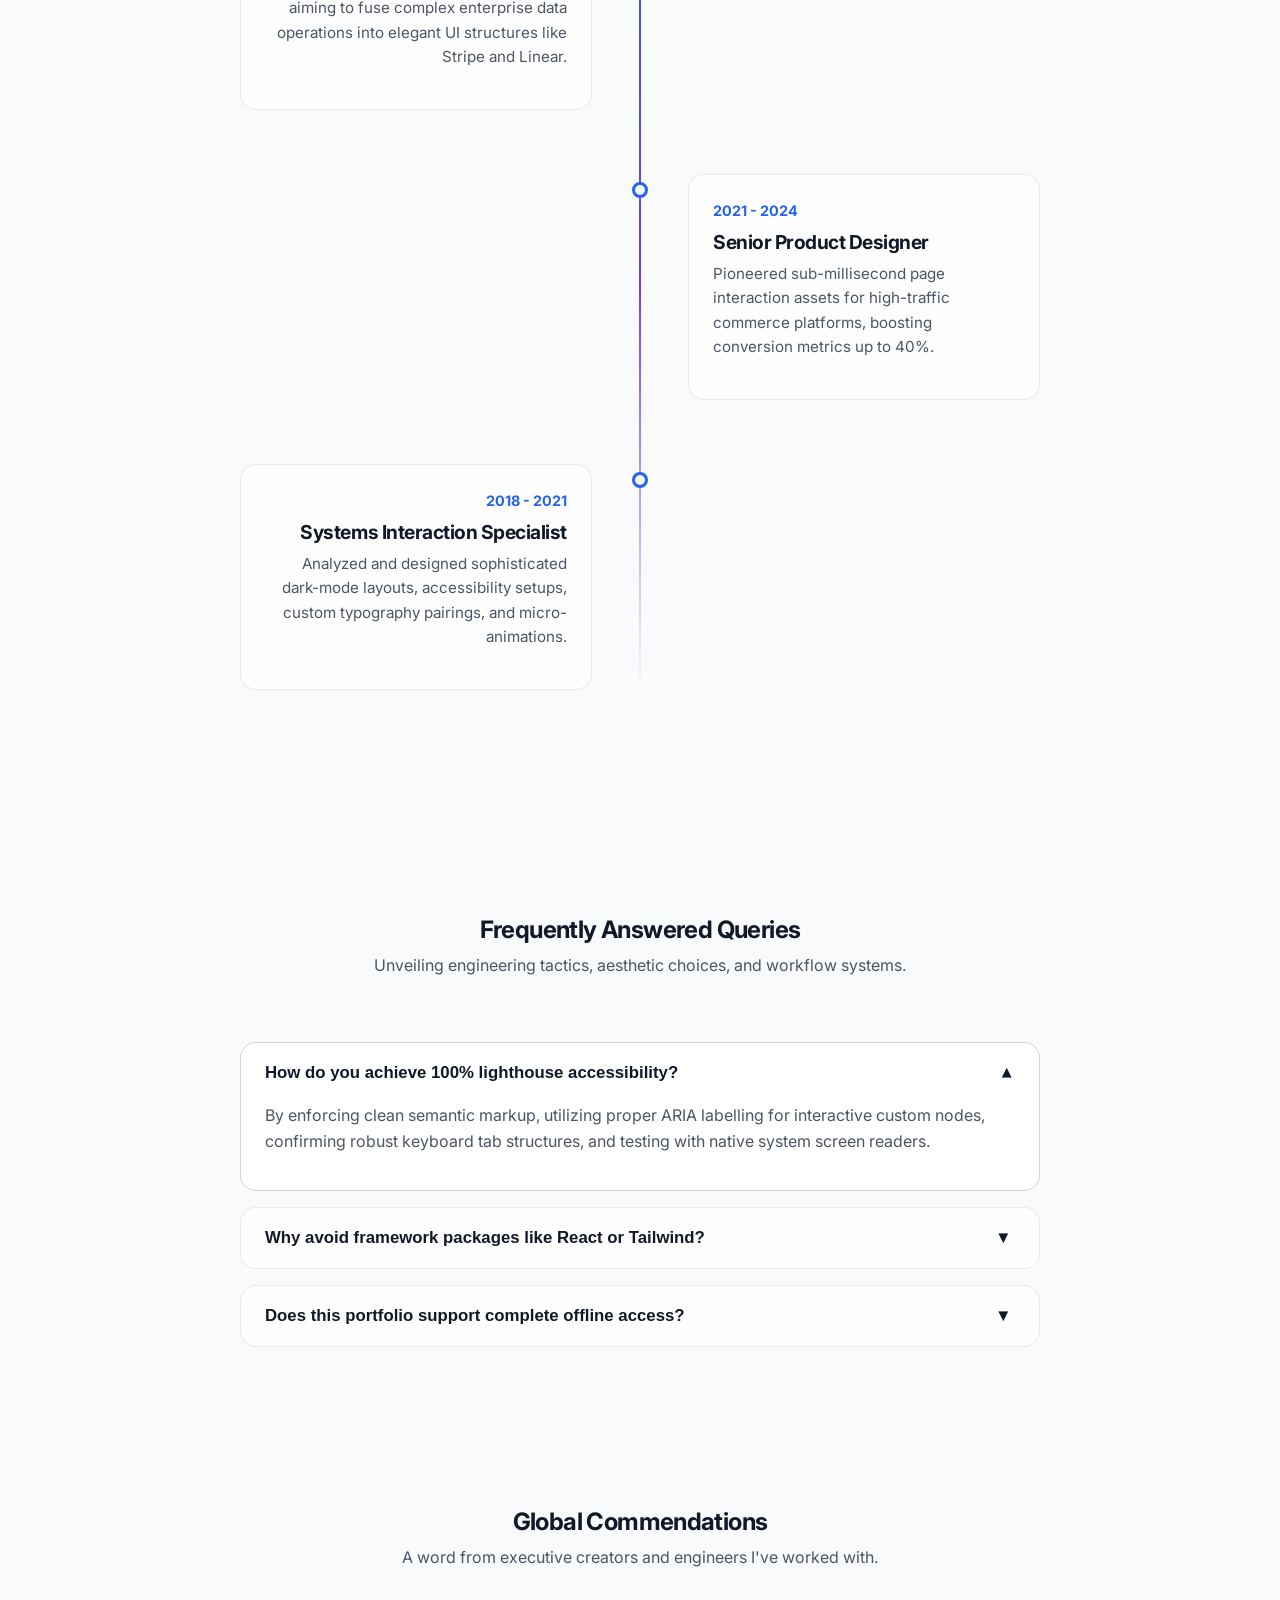
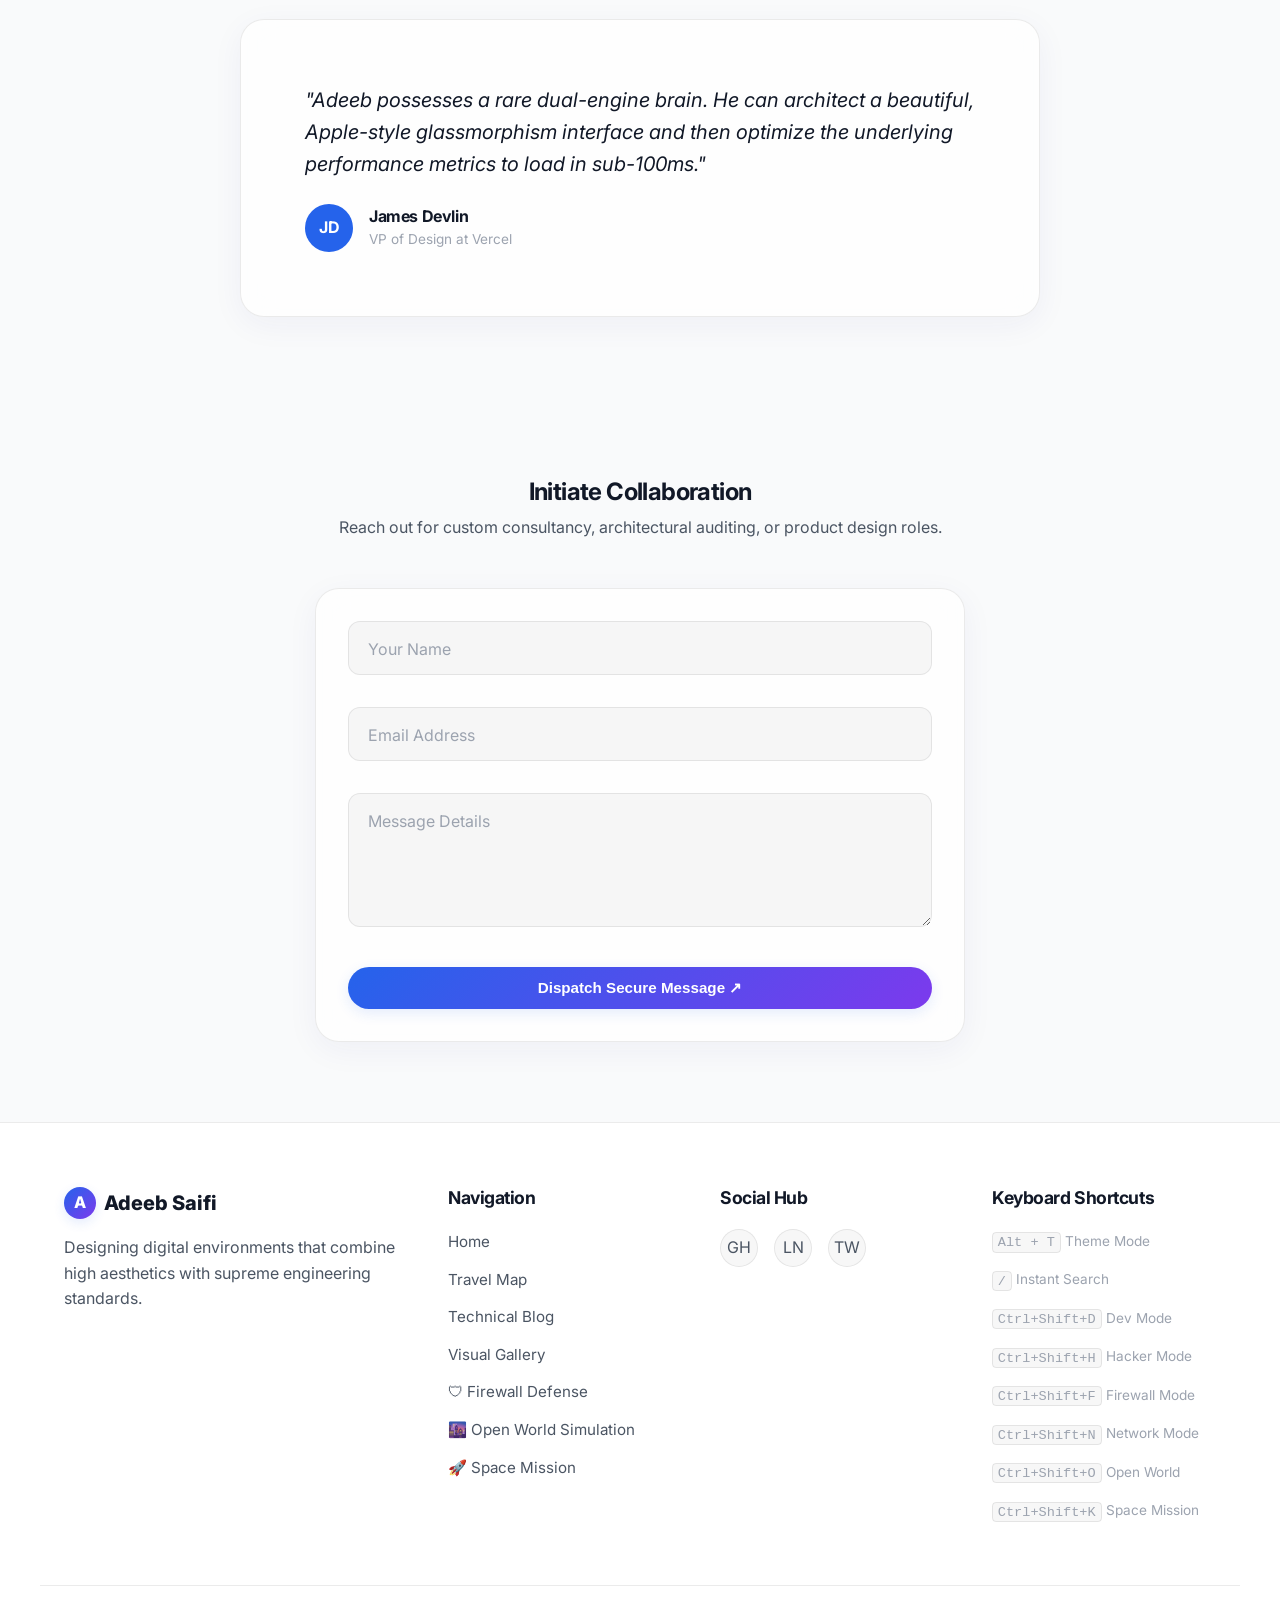
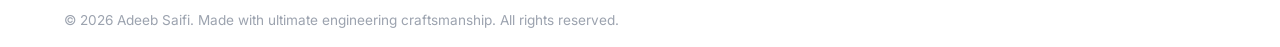
==== commit 4a90610f: "Implement Space Mission Control Simulation with live flight physics, Web Audio, and canvas telemetry" ====
--- a/index.html
+++ b/index.html
@@ -79,6 +79,7 @@
                     <li class="nav-item"><a href="systemupdate.html" class="nav-update-link">🔄 System Update <span class="update-badge">NEW</span></a></li>
                     <li class="nav-item"><a href="firewall.html" class="nav-update-link">🛡 Firewall Defense <span class="update-badge">NEW</span></a></li>
                     <li class="nav-item"><a href="city.html" class="nav-update-link">🌆 Open World <span class="update-badge">NEW</span></a></li>
+                    <li class="nav-item"><a href="space.html" class="nav-update-link">🚀 Space Mission <span class="update-badge">NEW</span></a></li>
                 </ul>
             </nav>
 
@@ -327,6 +328,7 @@
                     <li><a href="gallery.html">Visual Gallery</a></li>
                     <li><a href="firewall.html">🛡 Firewall Defense</a></li>
                     <li><a href="city.html">🌆 Open World Simulation</a></li>
+                    <li><a href="space.html">🚀 Space Mission</a></li>
                 </ul>
             </div>
             <div class="footer-col">
@@ -347,6 +349,7 @@
                     <li><kbd style="background:var(--bg-accent); border:1px solid var(--border-color); padding: 0.1rem 0.3rem; border-radius:4px;">Ctrl+Shift+F</kbd> Firewall Mode</li>
                     <li><kbd style="background:var(--bg-accent); border:1px solid var(--border-color); padding: 0.1rem 0.3rem; border-radius:4px;">Ctrl+Shift+N</kbd> Network Mode</li>
                     <li><kbd style="background:var(--bg-accent); border:1px solid var(--border-color); padding: 0.1rem 0.3rem; border-radius:4px;">Ctrl+Shift+O</kbd> Open World</li>
+                    <li><kbd style="background:var(--bg-accent); border:1px solid var(--border-color); padding: 0.1rem 0.3rem; border-radius:4px;">Ctrl+Shift+K</kbd> Space Mission</li>
                 </ul>
             </div>
         </div>
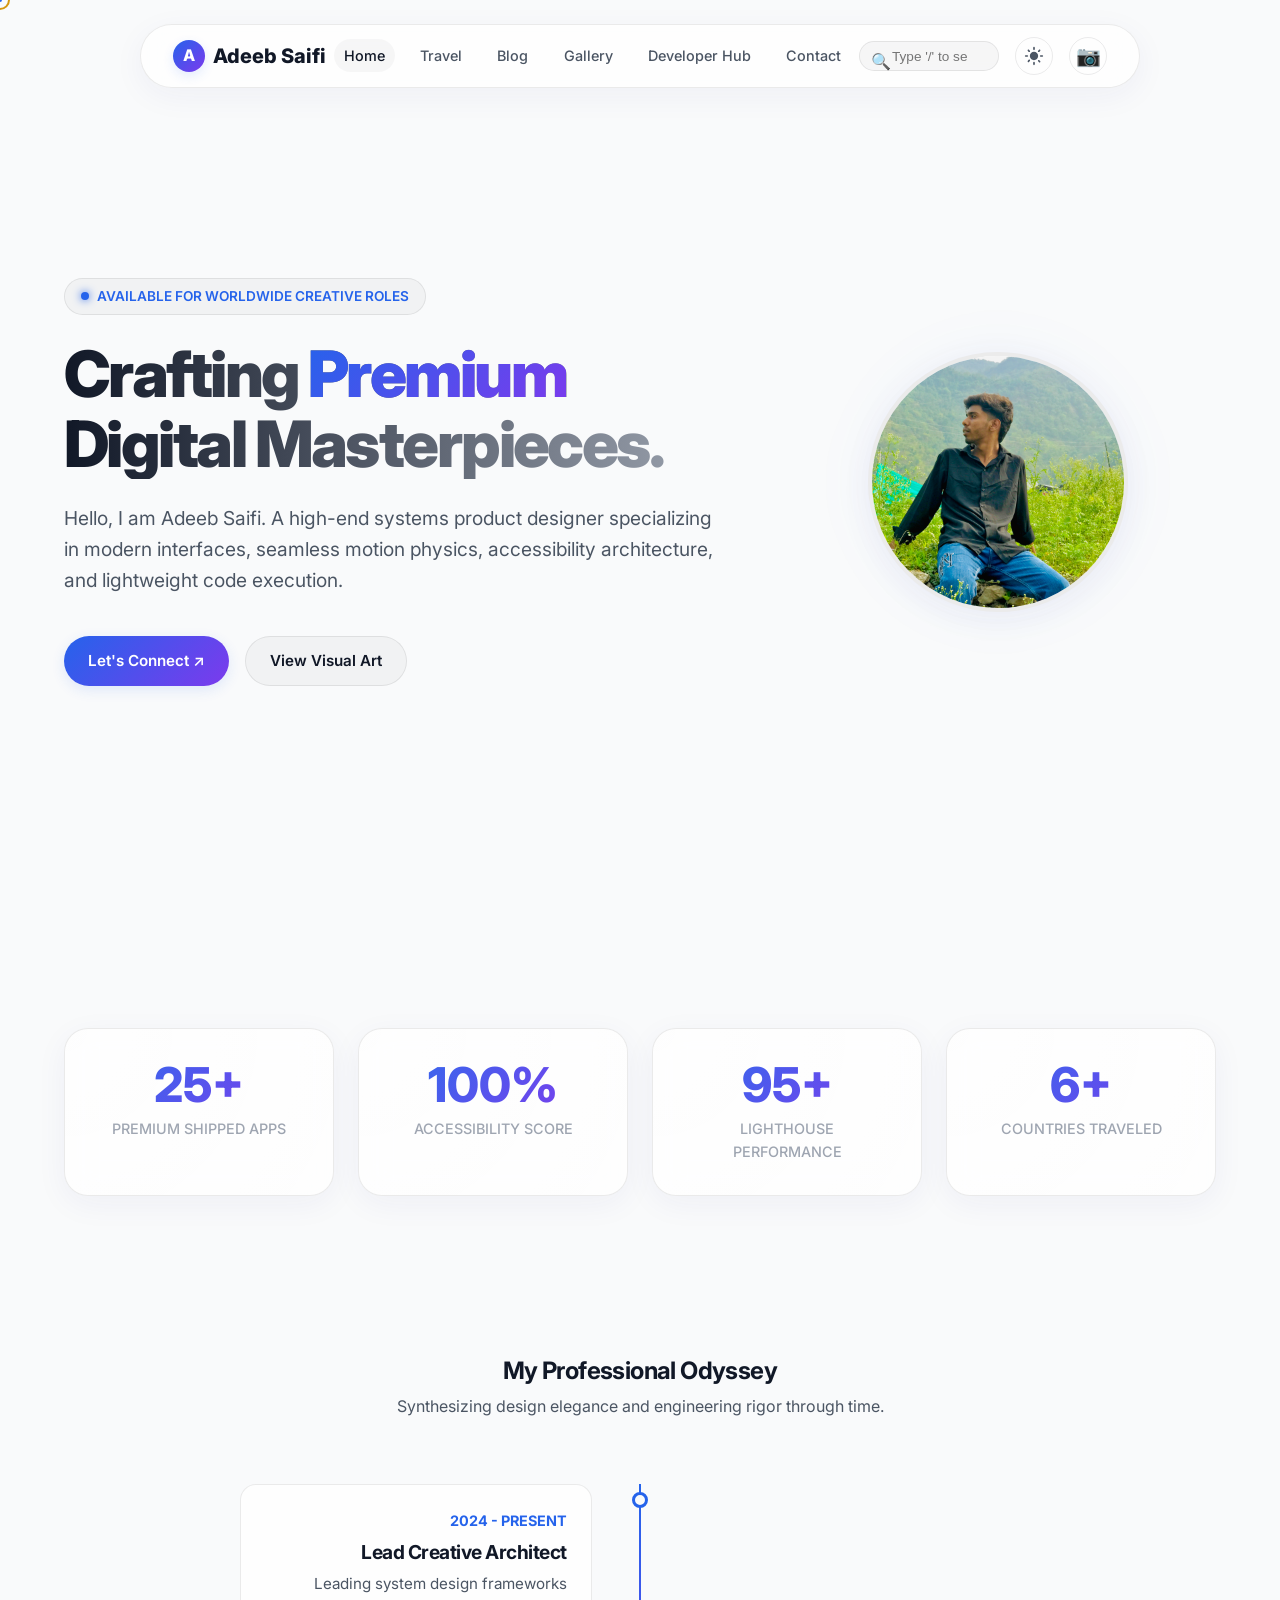
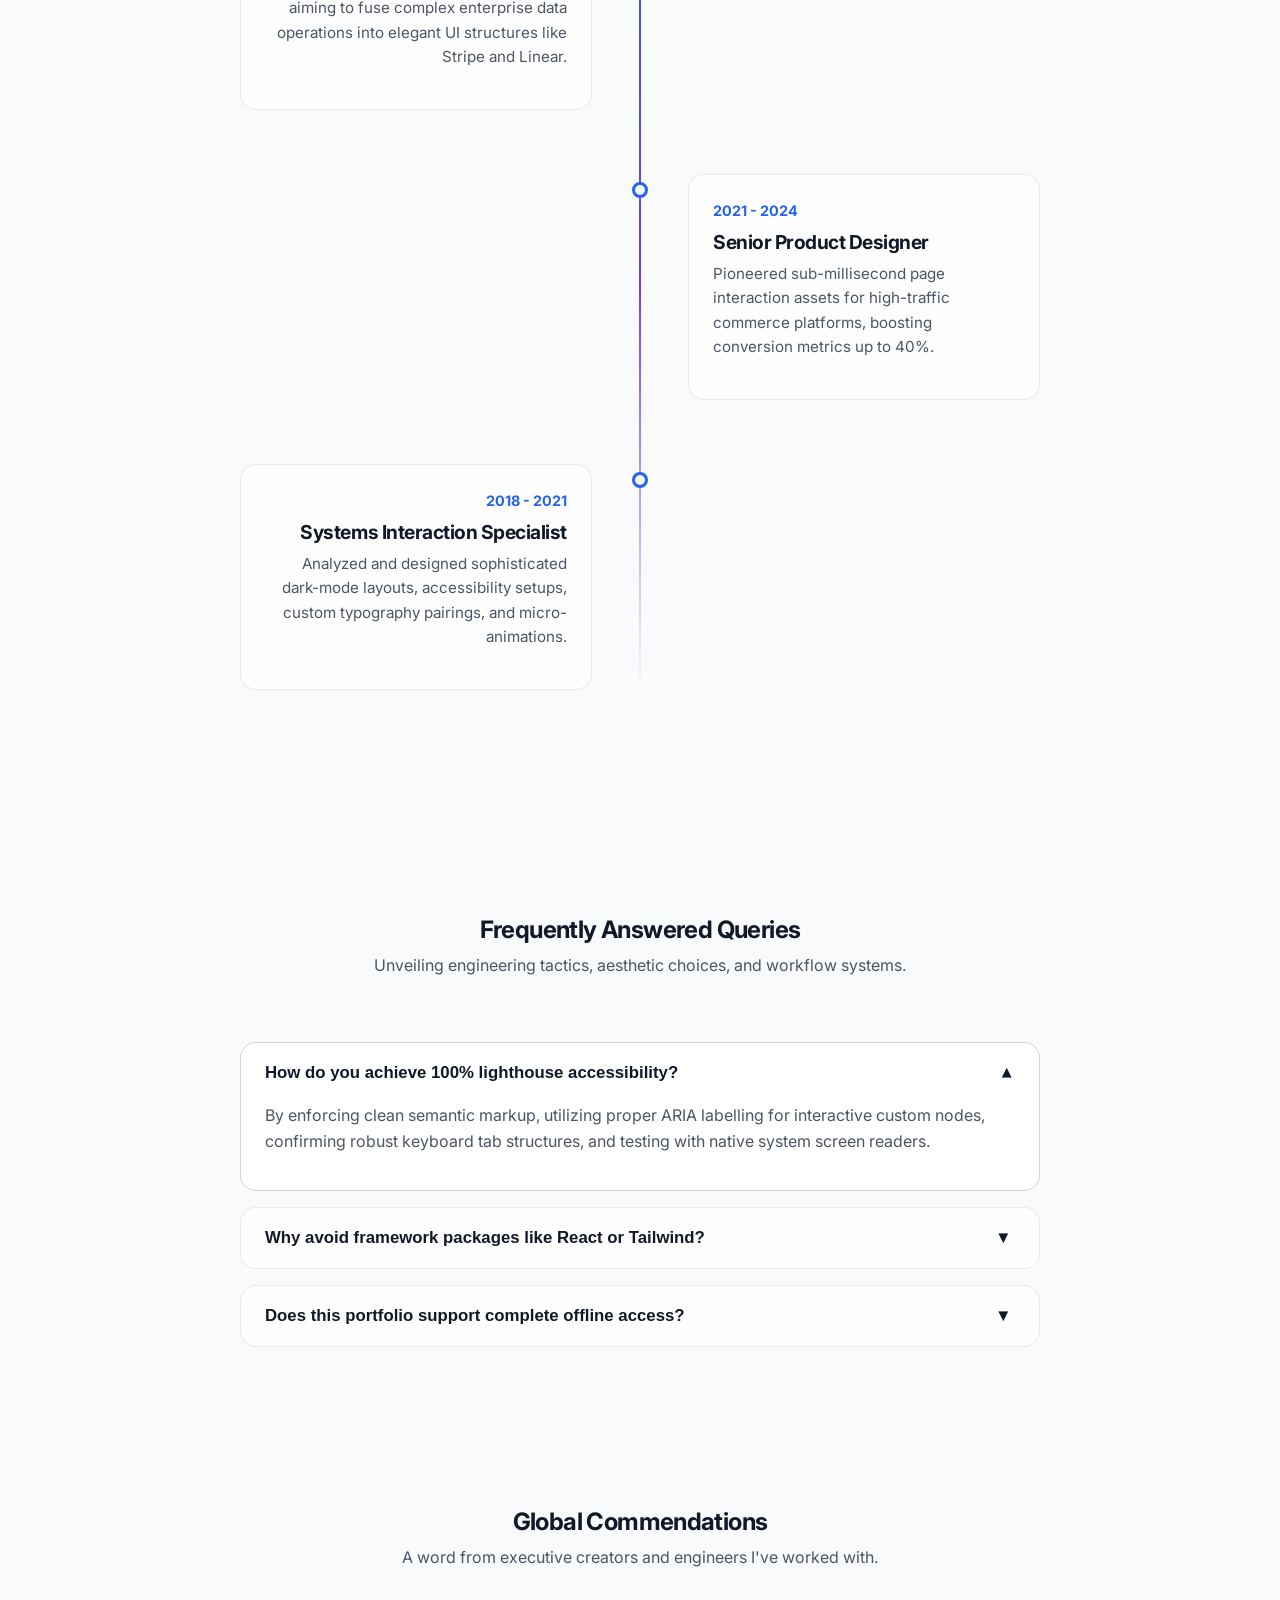
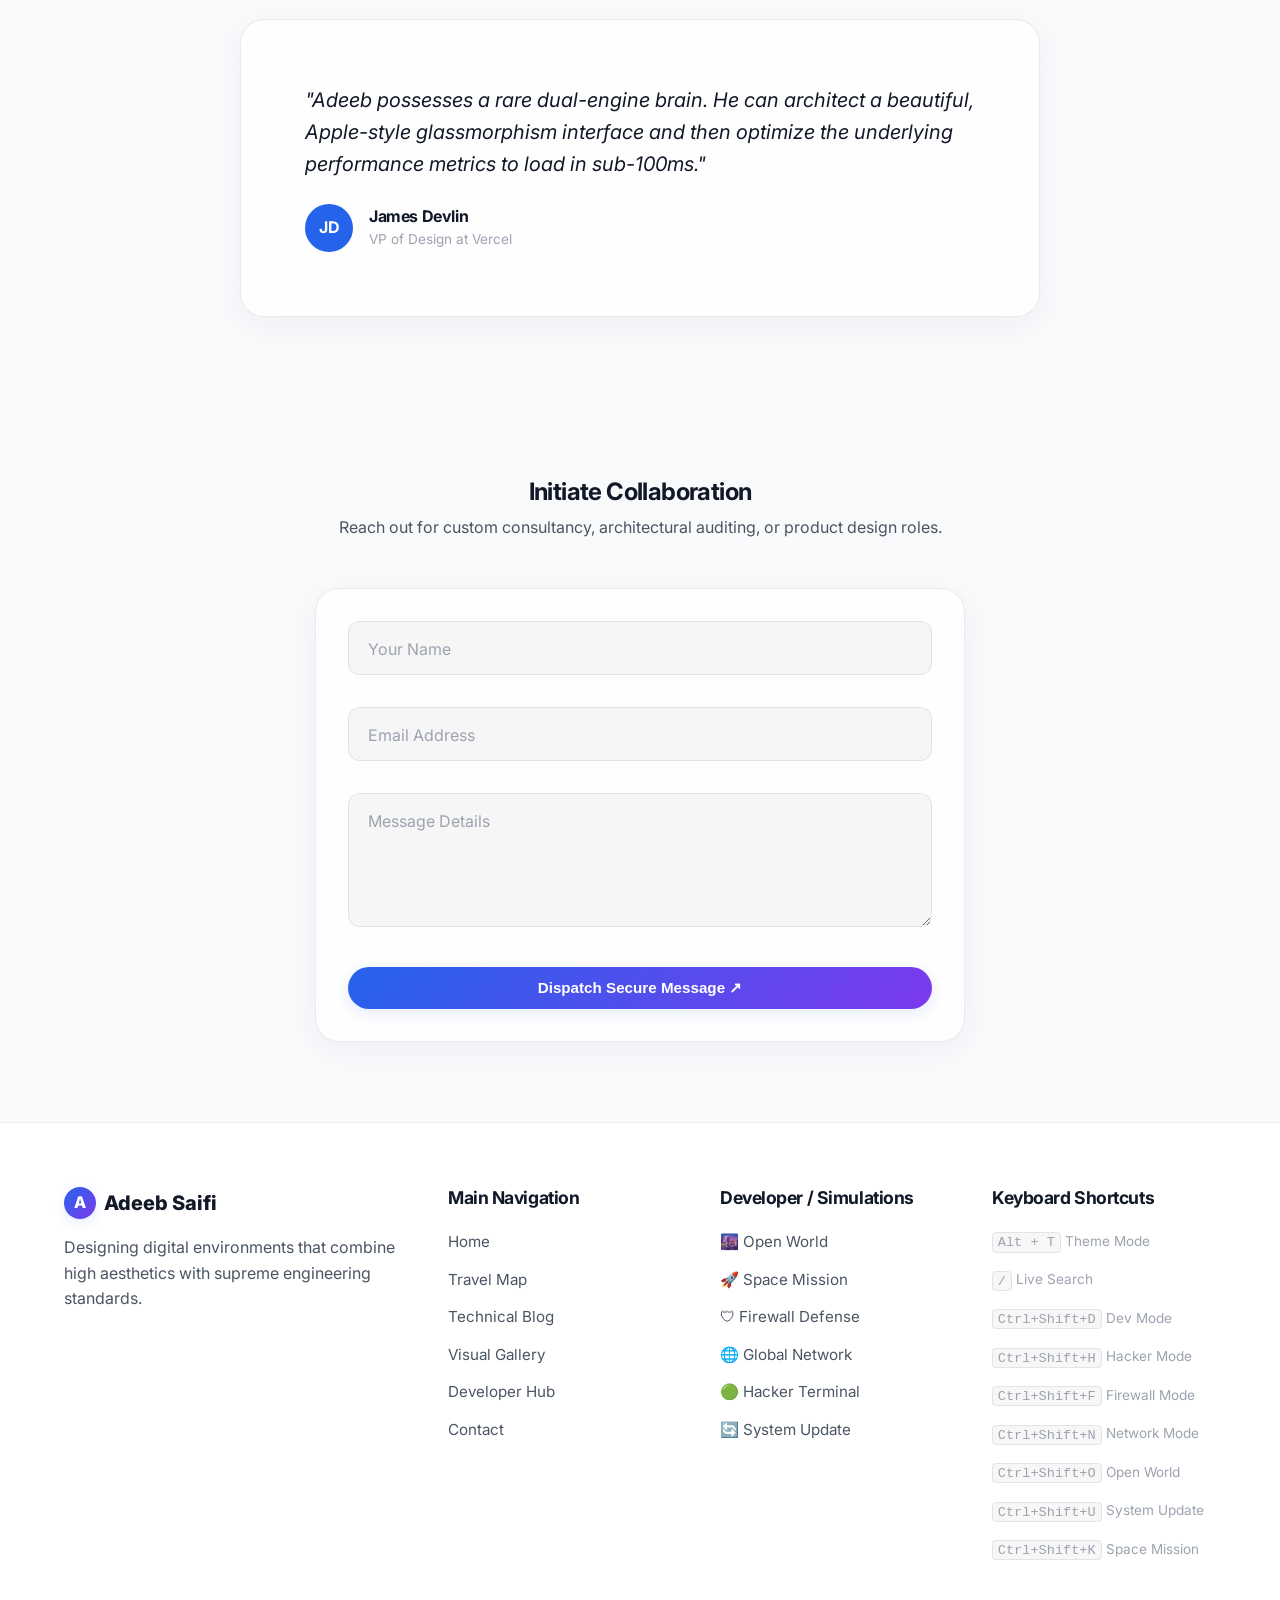
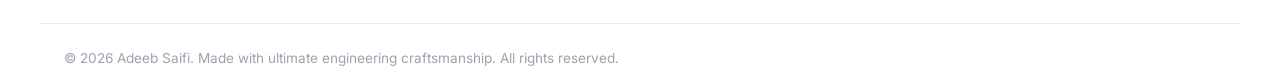
==== commit e902d318: "Audit navigation, centralize shortcut registry, and enhance Developer Hub directory - Centralized al" ====
--- a/index.html
+++ b/index.html
@@ -69,17 +69,14 @@
                 <span>Adeeb Saifi</span>
             </a>
 
-            <nav aria-label="Main navigation">
+                        <nav aria-label="Main navigation">
                 <ul class="nav-menu">
                     <li class="nav-item active"><a href="index.html">Home</a></li>
-                    <li class="nav-item"><a href="travel.html">Travel</a></li>
-                    <li class="nav-item"><a href="blog.html">Blog</a></li>
-                    <li class="nav-item"><a href="gallery.html">Gallery</a></li>
-                    <li class="nav-item"><a href="features.html">Developer Hub</a></li>
-                    <li class="nav-item"><a href="systemupdate.html" class="nav-update-link">🔄 System Update <span class="update-badge">NEW</span></a></li>
-                    <li class="nav-item"><a href="firewall.html" class="nav-update-link">🛡 Firewall Defense <span class="update-badge">NEW</span></a></li>
-                    <li class="nav-item"><a href="city.html" class="nav-update-link">🌆 Open World <span class="update-badge">NEW</span></a></li>
-                    <li class="nav-item"><a href="space.html" class="nav-update-link">🚀 Space Mission <span class="update-badge">NEW</span></a></li>
+                    <li class="nav-item "><a href="travel.html">Travel</a></li>
+                    <li class="nav-item "><a href="blog.html">Blog</a></li>
+                    <li class="nav-item "><a href="gallery.html">Gallery</a></li>
+                    <li class="nav-item "><a href="features.html">Developer Hub</a></li>
+                    <li class="nav-item"><a href="index.html#contact">Contact</a></li>
                 </ul>
             </nav>
 
@@ -309,7 +306,7 @@
     <!-- Back to Top -->
     <button class="back-to-top" aria-label="Scroll back to top" title="Scroll back to top">↑</button>
 
-    <!-- Footer -->
+        <!-- Footer -->
     <footer class="premium-footer">
         <div class="container footer-grid">
             <div class="footer-col">
@@ -320,35 +317,38 @@
                 <p>Designing digital environments that combine high aesthetics with supreme engineering standards.</p>
             </div>
             <div class="footer-col">
-                <h3>Navigation</h3>
+                <h3>Main Navigation</h3>
                 <ul>
                     <li><a href="index.html">Home</a></li>
                     <li><a href="travel.html">Travel Map</a></li>
                     <li><a href="blog.html">Technical Blog</a></li>
                     <li><a href="gallery.html">Visual Gallery</a></li>
+                    <li><a href="features.html">Developer Hub</a></li>
+                    <li><a href="index.html#contact">Contact</a></li>
+                </ul>
+            </div>
+            <div class="footer-col">
+                <h3>Developer / Simulations</h3>
+                <ul>
+                    <li><a href="city.html">🌆 Open World</a></li>
+                    <li><a href="space.html">🚀 Space Mission</a></li>
                     <li><a href="firewall.html">🛡 Firewall Defense</a></li>
-                    <li><a href="city.html">🌆 Open World Simulation</a></li>
-                    <li><a href="space.html">🚀 Space Mission</a></li>
+                    <li><a href="network.html">🌐 Global Network</a></li>
+                    <li><a href="hacker.html">🟢 Hacker Terminal</a></li>
+                    <li><a href="systemupdate.html">🔄 System Update</a></li>
                 </ul>
-            </div>
-            <div class="footer-col">
-                <h3>Social Hub</h3>
-                <div class="social-links">
-                    <a href="https://github.com/adeebsaifi" class="social-link" aria-label="GitHub Profile">GH</a>
-                    <a href="#" class="social-link" aria-label="LinkedIn Profile">LN</a>
-                    <a href="#" class="social-link" aria-label="Twitter / X Profile">TW</a>
-                </div>
             </div>
             <div class="footer-col">
                 <h3>Keyboard Shortcuts</h3>
                 <ul style="color: var(--text-muted); font-size: 0.85rem; line-height: 1.8;">
                     <li><kbd style="background:var(--bg-accent); border:1px solid var(--border-color); padding: 0.1rem 0.3rem; border-radius:4px;">Alt + T</kbd> Theme Mode</li>
-                    <li><kbd style="background:var(--bg-accent); border:1px solid var(--border-color); padding: 0.1rem 0.3rem; border-radius:4px;">/</kbd> Instant Search</li>
+                    <li><kbd style="background:var(--bg-accent); border:1px solid var(--border-color); padding: 0.1rem 0.3rem; border-radius:4px;">/</kbd> Live Search</li>
                     <li><kbd style="background:var(--bg-accent); border:1px solid var(--border-color); padding: 0.1rem 0.3rem; border-radius:4px;">Ctrl+Shift+D</kbd> Dev Mode</li>
                     <li><kbd style="background:var(--bg-accent); border:1px solid var(--border-color); padding: 0.1rem 0.3rem; border-radius:4px;">Ctrl+Shift+H</kbd> Hacker Mode</li>
                     <li><kbd style="background:var(--bg-accent); border:1px solid var(--border-color); padding: 0.1rem 0.3rem; border-radius:4px;">Ctrl+Shift+F</kbd> Firewall Mode</li>
                     <li><kbd style="background:var(--bg-accent); border:1px solid var(--border-color); padding: 0.1rem 0.3rem; border-radius:4px;">Ctrl+Shift+N</kbd> Network Mode</li>
                     <li><kbd style="background:var(--bg-accent); border:1px solid var(--border-color); padding: 0.1rem 0.3rem; border-radius:4px;">Ctrl+Shift+O</kbd> Open World</li>
+                    <li><kbd style="background:var(--bg-accent); border:1px solid var(--border-color); padding: 0.1rem 0.3rem; border-radius:4px;">Ctrl+Shift+U</kbd> System Update</li>
                     <li><kbd style="background:var(--bg-accent); border:1px solid var(--border-color); padding: 0.1rem 0.3rem; border-radius:4px;">Ctrl+Shift+K</kbd> Space Mission</li>
                 </ul>
             </div>
